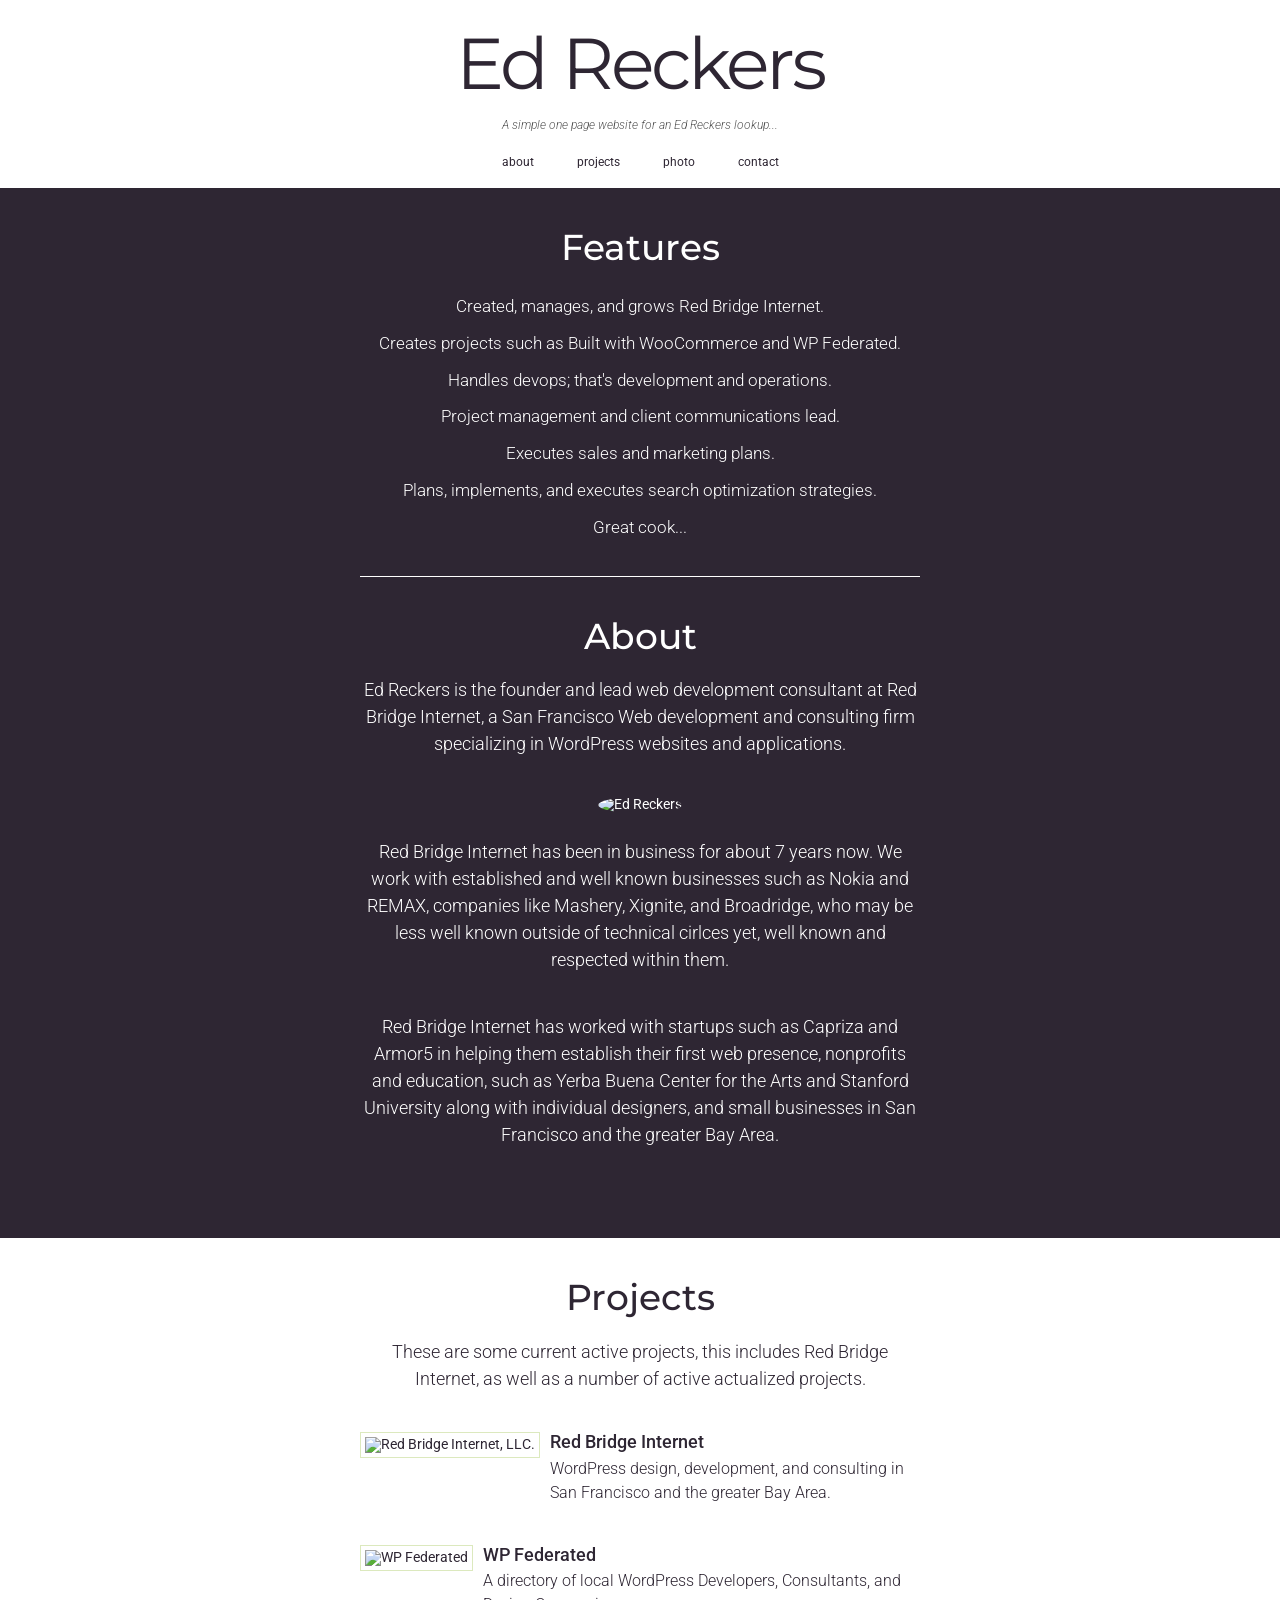
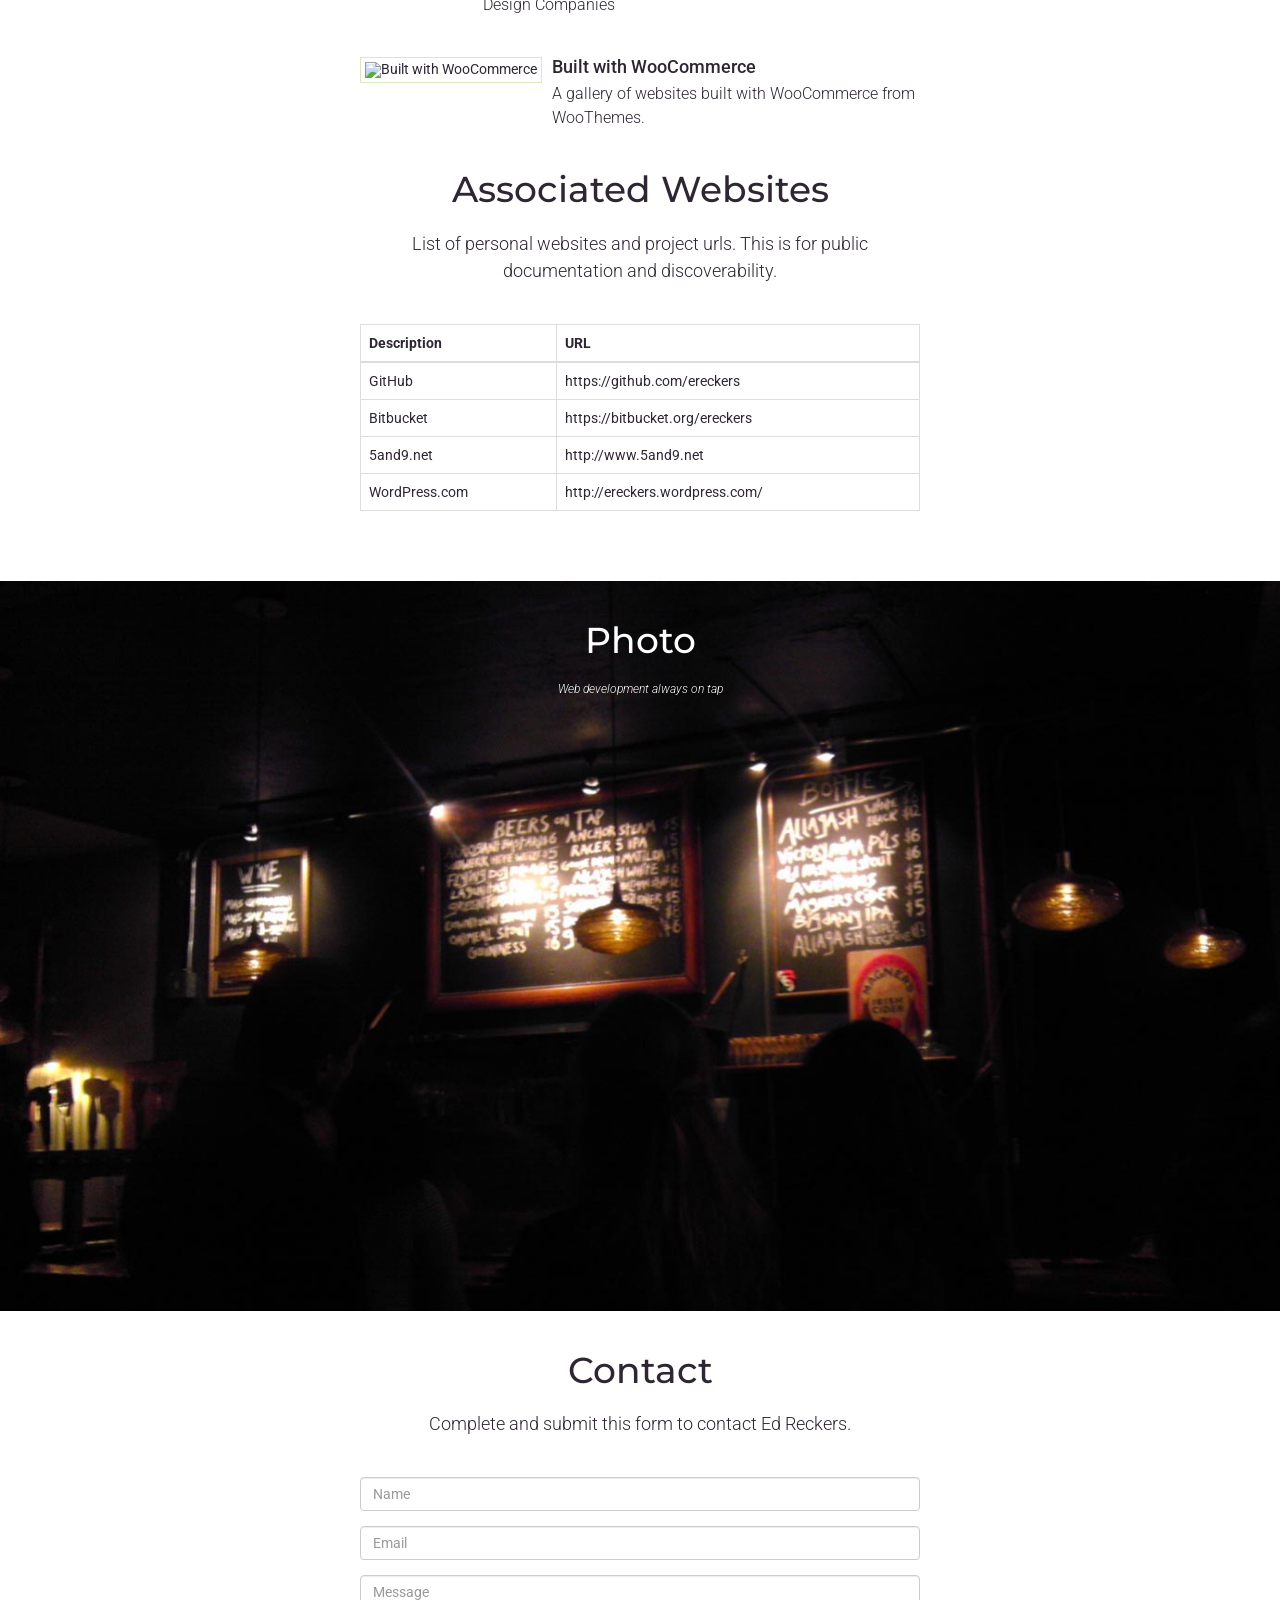
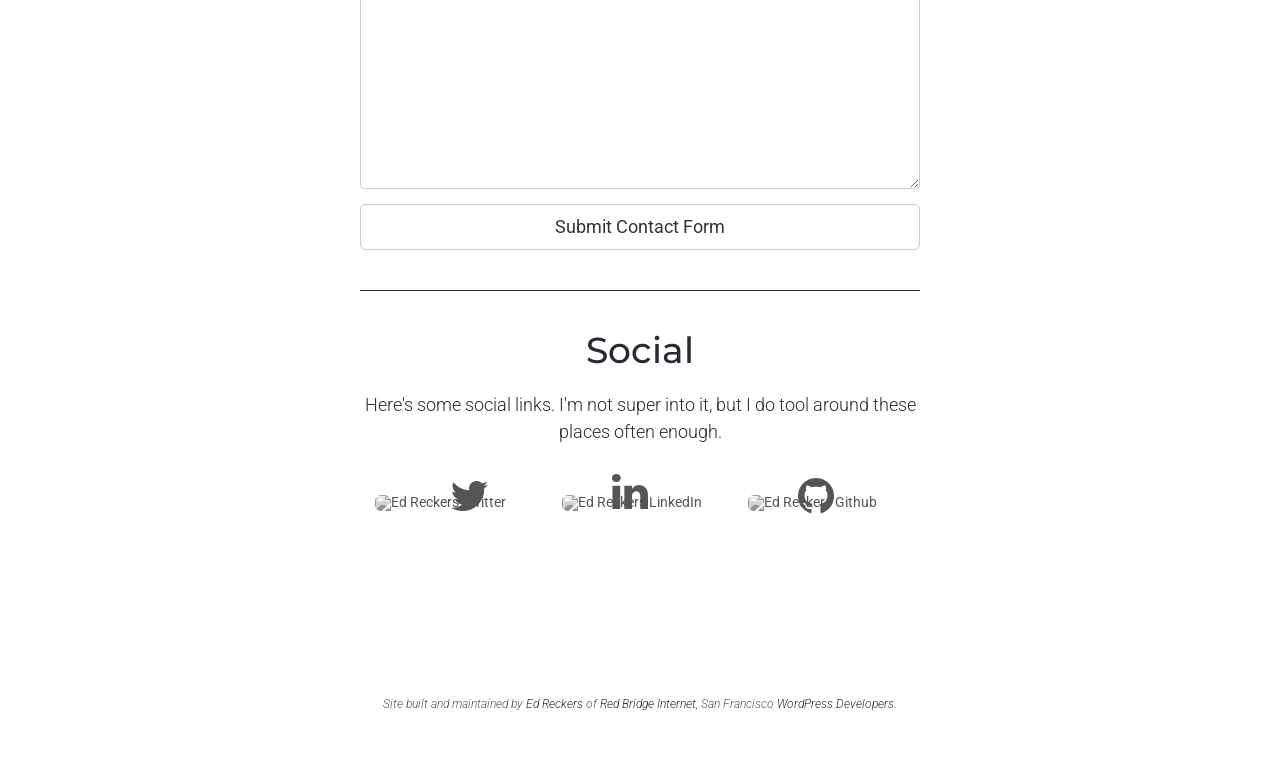
==== index.html @ 028825f4 "Remove extra code spaces" ====
<!DOCTYPE html>
<html lang="en">
<head>
<meta http-equiv="Content-Type" content="text/html; charset=utf-8" />
<meta name="viewport" content="width=device-width, initial-scale=1">
<link rel="shortcut icon" href="favicon.ico" type="image/x-icon">
<link rel="icon" href="favicon.ico" type="image/x-icon">
<title>Ed Reckers</title>
<meta name="description" content="The personal homepage and domain for Ed Reckers, founder of Red Bridge Internet; a working group of San Francisco WordPress Developers and Consultants.">
<!-- updated: May 31, 2014 3:42PM PST -->
<meta name="keywords" content="ed, reckers, ed reckers, eddie, edward, eddie reckers, edward reckers">
<!-- Open Graph -->
<meta property="og:title" content="Ed Reckers" />
<meta property="og:description" content="Ed Reckers is founder of Red Bridge Internet; a working group of San Francisco WordPress Developers and Consultants." />
<meta property="og:type" content="article" />
<meta property="og:url" content="https://ereckers.github.io/" />
<meta property="og:image" content="https://pbs.twimg.com/profile_images/3524118091/d044d9dc1612e42295d15289f94f2d0f_bigger.jpeg" />
<meta property="og:image:type" content="image/jpg" />
<meta property="og:image:width" content="73" />
<meta property="og:image:height" content="73" />
<!-- Twitter Card -->
<meta name="twitter:card" content="summary" />
<meta name="twitter:title" content="Ed Reckers" />
<meta name="twitter:description" content="Ed Reckers is founder of Red Bridge Internet; a working group of San Francisco WordPress Developers and Consultants." />
<meta name="twitter:creator" content="@ereckers" />
<meta name="twitter:image:src" content="https://pbs.twimg.com/profile_images/3524118091/d044d9dc1612e42295d15289f94f2d0f_bigger.jpeg" />
<meta name="twitter:domain" content="https://ereckers.github.io/" />
<!-- Google Fonts -->
<link href='https://fonts.googleapis.com/css?family=Montserrat:400,700' rel='stylesheet' type='text/css'>
<link href='https://fonts.googleapis.com/css?family=Roboto:300,100,500' rel='stylesheet' type='text/css'>
<!-- Latest compiled and minified Bootstrap CSS -->
<link rel="stylesheet" href="https://netdna.bootstrapcdn.com/bootstrap/3.1.1/css/bootstrap.min.css">
<!-- Font Awesome -->
<link href="https://netdna.bootstrapcdn.com/font-awesome/4.0.3/css/font-awesome.css" rel="stylesheet">
<!-- HTML5 shim and Respond.js IE8 support of HTML5 elements and media queries -->
<!--[if lt IE 9]>
<script src="https://oss.maxcdn.com/libs/html5shiv/3.7.0/html5shiv.js"></script>
<script src="https://oss.maxcdn.com/libs/respond.js/1.4.2/respond.min.js"></script>
<![endif]-->
<!-- Primary Stylesheet -->
<link rel="stylesheet" type="text/css" href="css/style.css">
<!-- Giggle Analytics -->
<script>
(function(i,s,o,g,r,a,m){i['GoogleAnalyticsObject']=r;i[r]=i[r]||function(){
(i[r].q=i[r].q||[]).push(arguments)},i[r].l=1*new Date();a=s.createElement(o),
m=s.getElementsByTagName(o)[0];a.async=1;a.src=g;m.parentNode.insertBefore(a,m)
})(window,document,'script','//www.google-analytics.com/analytics.js','ga');
ga('create', 'UA-24939861-1', 'edreckers.com');
ga('send', 'pageview');
</script>
</head>
<body>

<div class="header">
	<div class="header-content">
		<h1 class="title">Ed Reckers</h1>
		<p class="subheading">A simple one page website for an Ed Reckers lookup...</p>
		<ul class="nav">
			<li><a href="#about">about</a></li>
			<li><a href="#projects">projects</a></li>
				<li><a href="#photo">photo</a></li>
				<li><a href="#contact">contact</a></li>
			</ul>
		</div>
	</div>

	<div class="fixed-header">
		<div class="header-content">
			<h1 class="title"><a href="https://www.edreckers.com">Ed Reckers</a></h1>
			<p class="subheading">A simple one page website for an Ed Reckers lookup...</p>
			<ul class="nav">
				<li><a href="#about">about</a></li>
				<li><a href="#projects">projects</a></li>
				<li><a href="#photo">photo</a></li>
				<li><a href="#contact">contact</a></li>
			</ul>
		</div>
	</div>

	<section id="features" class="solid">
		<div class="content text-center">
			<h2>Features</h2>
			<ul class="features">
				<li>Created, manages, and grows <a href="https://www.redbridgenet.com">Red Bridge Internet</a>.</li>
				<li>Creates projects such as Built with WooCommerce and WP Federated.</a>
				<li>Handles devops; that's development and operations.</li>
				<li>Project management and client communications lead.</li>
				<li>Executes sales and marketing plans.</li>
				<li>Plans, implements, and executes search optimization strategies.</li>
				<li>Great cook...</li>
			</ul>
			<div id="about"></div>
			<hr>
			<h2>About</h2>
			<p>Ed Reckers is the founder and lead web development consultant at Red Bridge Internet, a San Francisco Web development and consulting firm specializing in WordPress websites and applications.</p>
			<img class="img-circle about-pic" src="https://pbs.twimg.com/profile_images/943246633663315968/tdgdxP-K_400x400.jpg" title="Ed Reckers" alt="Ed Reckers">
			<p>Red Bridge Internet has been in business for about 7 years now. We work with established and well known businesses such as Nokia and REMAX, companies like Mashery, Xignite, and Broadridge, who may be less well known outside of technical cirlces yet, well known and respected within them.<p>
			<p>Red Bridge Internet has worked with startups such as Capriza and Armor5 in helping them establish their first web presence, nonprofits and education, such as Yerba Buena Center for the Arts and Stanford University along with individual designers, and small businesses in San Francisco and the greater Bay Area.
	</section>

	<section id="projects" class="white">
		<div class="content">
			<h2>Projects</h2>
			<p>These are some current active projects, this includes Red Bridge Internet, as well as a number of active actualized projects.</p>

			<div class="media">
			  <a class="pull-left" href="https://www.redbridgenet.com">
				<img class="media-object" src="https://s.wordpress.com/mshots/v1/http%3A%2F%2Fwww.redbridgenet.com%2F?w=150" alt="Red Bridge Internet, LLC."></a>
			  <div class="media-body">
				<h4 class="media-heading">Red Bridge Internet</h4>
				WordPress design, development, and consulting in San Francisco and the greater Bay Area.
			  </div>
			</div>

			<div class="media">
			  <a class="pull-left" href="http://www.wpfederated.com">
				<img class="media-object" src="https://s.wordpress.com/mshots/v1/http%3A%2F%2Fwpfederated.com%2F?w=150" alt="WP Federated"></a>
			  <div class="media-body">
				<h4 class="media-heading">WP Federated</h4>
				A directory of local WordPress Developers, Consultants, and Design Companies
			  </div>
			</div>

			<div class="media">
			  <a class="pull-left" href="http://www.builtwithwoo.com">
				<img class="media-object" src="https://s.wordpress.com/mshots/v1/http%3A%2F%2Fbuiltwithwoo.com%2F?w=150" alt="Built with WooCommerce"></a>
			  <div class="media-body">
				<h4 class="media-heading">Built with WooCommerce</h4>
				A gallery of websites built with WooCommerce from WooThemes.
			  </div>
			</div>

			<h2>Associated Websites</h2>
			<p>List of personal websites and project urls. This is for public documentation and discoverability.</p>

			<table class="table table-bordered">
			<thead>
				<tr>
					<th>Description</th>
					<th>URL</th>
				</tr>
			</thead>
			<tbody>
				<tr>
					<td>GitHub</td>
					<td><a href="https://github.com/ereckers" title="Ed Reckers GitHub">https://github.com/ereckers</a></td>
				</tr>
				<tr>
					<td>Bitbucket</td>
					<td><a href="https://bitbucket.org/ereckers" title="Ed Reckers Bitbucket">https://bitbucket.org/ereckers</a></td>
				</tr>
				<tr>
					<td>5and9.net</td>
					<td><a href="http://www.5and9.net" title="Ed Reckers Very Old Homepage">http://www.5and9.net</a></td>
				</tr>
				<tr>
					<td>WordPress.com</td>
					<td><a href="http://ereckers.wordpress.com/" title="Ed Reckers on WordPress.com">http://ereckers.wordpress.com/</a></td>
				</tr>
			</tbody>
			</table>

		</div>
	</section>

	<section id="photo" class="solid glass down">
		<div class="content">
			<h2>Photo</h2>
			<p class="subheading">Web development always on tap</p>
		</div>
	</section>

	<section id="contact" class="white">
		<div class="content">
			<h2>Contact</h2>
			<p>Complete and submit this form to contact Ed Reckers.</p>

<div id="contact-form">

	<div class="alert alert-success success-message" role="alert">Thanks for Contacting Me!</div>

	<div id="container" class="ltr">

		<form id="contact_form" class="">
			<div class="form-group">
				<label for="Name">Name<span id="req_1" class="req">*</span></label>
				<div>
					<input id="name" name="name" type="text" class="field text medium form-control" placeholder="Name" value="" tabindex="1">
				</div>
			</div>
			<div class="form-group">
				<label for="Email">Email<span id="req_1" class="req">*</span></label>
				<div>
					<input id="email" name="email" type="email" class="field text medium form-control" placeholder="Email" value="" tabindex="2">
				</div>
			</div>
			<div class="form-group">
				<label for="Message">Message<span id="req_2" class="req">*</span></label>
				<div>
					<textarea id="message" name="message" class="field textarea small form-control" placeholder="Message" rows="10" cols="50" tabindex="3"></textarea>
				</div>
			</div>
			<div class="form-group">
				<div>
					<input id="submit" name="Submit" class="btTxt submit btn btn-default btn-lg btn-block" type="submit" tabindex="4" value="Submit Contact Form" />
				</div>
			</div>
		</form>
	</div><!--container-->

</div>

			<hr>
			<h2>Social</h2>

			<p>Here's some social links. I'm not super into it, but I do tool around these places often enough.</p>

			<div class="row social-row">
				<div class="col-xs-4">
					<div class="social-block">
						<a class="twitter" href="https://www.twitter.com/ereckers" title="Ed Reckers Twitter" target="_blank">
						<i class="fa fa-twitter fa-3x"></i>
						<img class="img-rounded twitter" src="https://pbs.twimg.com/profile_images/943246633663315968/tdgdxP-K_400x400.jpg" title="Ed Reckers Twitter">
						</a>
					</div>
				</div>
				<div class="col-xs-4">
					<div class="social-block">
						<a class="linkedin" href="https://www.linkedin.com/pub/ed-reckers/5/107/97b" title="Ed Reckers LinkedIn" target="_blank">
						<i class="fa fa-linkedin fa-3x"></i>
						<img class="img-rounded linkedin" src="https://pbs.twimg.com/profile_images/943246633663315968/tdgdxP-K_400x400.jpg" title="Ed Reckers LinkedIn">
						</a>
					</div>
				</div>
				<div class="col-xs-4">
					<div class="social-block">
						<a class="github" href="https://github.com/ereckers" title="Ed Reckers GitHub" target="_blank">
						<i class="fa fa-github fa-3x"></i>
						<img class="img-rounded github" src="https://avatars0.githubusercontent.com/u/694292?s=460"title="Ed Reckers Github">
						</a>
					</div>
				</div>
			</div>

			<p>&nbsp;</p>
			<p>&nbsp;</p>

			<p class="subheading">Site built and maintained by <a href="https://www.edreckers.com" title="Ed Reckers">Ed Reckers</a> of <a href="https://www.redbridgenet.com" title="Red Bridge Internet - San Francisco WordPress Experts">Red Bridge Internet</a>, San Francisco <a href="https://www.redbridgenet.com/san-francisco-wordpress-developers/" title="San Francisco WordPress Developers">WordPress Developers</a>.</p>

		</div>
	</section>

	<!-- jQuery (necessary for Bootstrap's JavaScript plugins) -->
	<script src="https://ajax.googleapis.com/ajax/libs/jquery/1.11.0/jquery.min.js"></script>
	<!-- Latest compiled and minified Bootstrap JavaScript -->
	<script src="https://netdna.bootstrapcdn.com/bootstrap/3.1.1/js/bootstrap.min.js"></script>
	<!-- Custom JavaScript -->
	<script type="text/javascript" src="js/scripts.js"></script>

<script>
jQuery(function($)  
{
	// hide success message
	$( ".success-message" ).hide();

    $("#contact_form").submit(function()
    {
        var email = $("#email").val(); // get email field value
        var name = $("#name").val(); // get name field value
        var message = $("#message").val(); // get message field value
        $.ajax(
        {
            type: "POST",
            url: "https://mandrillapp.com/api/1.0/messages/send.json",
            data: {
                'key': 'KIR92sHSFNlYIjMgCHoakw',
                'message': {
                    'from_email': email,
                    'from_name': name,
                    'headers': {
                        'Reply-To': email
                    }, 'subject': 'Contact from edreckers.com Form',
                    'text': message,
                    'to': [
                    {
                        'email': 'ed@redbridgenet.com',
                        'name': 'Ed Reckers',
                        'type': 'to'
                    }]
                }
            }
        })
        .done(function(response) {
            //alert('Your message has been sent. Thank you!'); // show success message
			$( ".success-message" ).show();
            $("#name").val(''); // reset field after successful submission
            $("#email").val(''); // reset field after successful submission
            $("#message").val(''); // reset field after successful submission
        })
        .fail(function(response) {
            alert('Error sending message.');
        });
        return false; // prevent page refresh
    });
});
</script>

</body>
</html>
---- css/style.css ----
/*
 * Name: Ed Reckers
 * Description: Simple single page website for Ed Reckers hosted on GitHub Pages.
 * Author: Ed Reckers
 * Version: 1.0.0
 * Author URI: https://ereckers.github.io
 * Business URI: https://www.redbridgenet.com
 *
 * Copyright (c) 2014 Ed Reckers. All rights reserved.
 * https://www.redbridgenet.com
 * 
 * References:
 * @palette https://www.colourlovers.com/palette/444487/Curiosity_Killed
 * @filters https://code.tutsplus.com/tutorials/say-hello-to-css3-filters--net-23318
 * @markup https://kenwheeler.github.io/slick/
 *
 */

* {
	-moz-box-sizing: border-box;
	box-sizing: border-box;
}

body,html {
	-moz-osx-font-smoothing: grayscale;
	-webkit-font-smoothing: antialiased;
	background: #fff;
	font-family: 'Roboto', sans-serif;
	height: 100%;
	line-height: 1;
	margin: 0;
	padding: 0;
	text-rendering: optimizeLegibility;
	width: 100%;
}
h1 {
	color: #2E2633;
	font-family: 'Montserrat', sans-serif;
	font-size: 72px;
	font-weight: 400; 
	line-height: 1.2;
	margin: 0 auto 10px;
	text-align: center;
}
h1.title {
	letter-spacing: -3px;
}
h2 {
	font-family: 'Montserrat', sans-serif;
	font-size: 36px;
	margin: 20px auto;
	text-align: center;
}
hr {
	background: #fff;
	border: 0;
	height: 1px;
	margin: 40px 0;
}
p,
.media-body {
	font-size: 18px;
	font-weight: 300;
	line-height: 1.5;
	margin-bottom: 40px;
}
p {
	text-align: center;
}
.media-body {
	font-size: 16px;
}

a {
	color: #2E2633;
}
a:hover {
	color: #99173C;
	text-decoration: none;
}
.solid a {
	color: #FFF;
}
.solid a:hover {
	color: #EFFFCD;
}

section {
	width: 100%;
}
.content {
	margin: auto;
	padding: 20px;
	padding-bottom: 50px;
	width: 600px;
}
.content:after,.buttons::after {
	clear: both;
	content: "";
	display: table;
}

.fixed-header {
	background: #FFF;
	box-shadow: 2px 0 5px rgba(0,0,0,0.5);
	display: none;
	padding: 10px;
	position: fixed;
	top: 0;
	width: 100%;
	z-index: 10000;
}
.fixed-header .header-content {
	margin: auto;
	width: 600px;
}
.fixed-header .subheading {
	display: none;
}
.fixed-header h1.title {
	float: left;
	font-size: 24px;
	letter-spacing: -2px;
	margin: 0;
}
.fixed-header h1.title a {
	text-decoration: none;
}
.fixed-header ul.nav {
	float: right;
	margin: 0;
	padding: 5px;
}
.fixed-header ul.nav li {
	margin: 0 0 0 10px;
}

.header {
	padding: 20px 0;
}
#photo {
	min-height: 730px;
	display: block;
	background-image: url(../img/doors-1400-50.jpg);
	background-image: url(../img/drink-menu-1400-50.jpg);
	background-image: url(../img/eucalyptus-1400-50.jpg);
	background-image: url(../img/drink-menu-1400-50.jpg);
	background-position: no-repeat center center;
	background-size: cover;
	overflow: hidden;
}
#photo h2 {
	color: #EFFFCD;
	color: #fff;
}

#photo .subheading {
	color: #fff;
}

.subheading {
	color: #555;
	font-size: 12px;
	font-style: italic;
	font-weight: 300;
	margin: 10px auto;
	margin-bottom: 20px;
	text-align: center;
}

.solid {
	background: #2E2633;
	color: #fff;
}
.solid h3 {
	background: #fff;
	color: #2E2633;
	font-size: 36px;
	line-height: 100px;
	margin: 10px;
	padding: 2%;
	position: relative;
	text-align: center;
}

.white {
	background: #fff;
	color: #2E2633;
}
.white pre,.white hr {
	background: #2E2633;
}

/* Bootstrap Navigation Overrides */
.nav>li>a {
	position: relative;
	display: block;
	padding: 0px;
}
ul.nav li {
	display: inline-block;
	list-style-type: none;
	margin: 0px;
}
ul.nav li a:hover {
	background-color: transparent;
	color: inherit;
	color: #99173C;
}
ul.nav li:hover {
	background-color: transparent;
}
/* Bootstrap Navigation Overrides END */

ul.nav {
	margin-bottom: 0;
	padding-left: 0;
	text-align: center;
}
ul.nav li {
	display: inline-block;
	list-style-type: none;
	margin: 0 20px;
}
ul.nav li a {
	font-size: 12px;
	text-decoration: none;
}

.features {
	display: block;
	list-style-type: none;
	margin-top: 30px;
	font-weight: 300;
	padding: 0;
	text-align: center;
	font-size: 1.2em;
}
.features li {
	margin: 20px 0;
}

/*
 * About
 */
img.about-pic {
	margin-bottom: 25px;
	max-width: 150px;
}

/*
 * Projects
 */
.media {
	margin-bottom: 40px;
}
.media img {
	padding: 4px;
	border: 1px solid #DCE9BE;
}
.media img:hover {
	padding: 0px;
	border: 5px solid #DCE9BE;
}

/*
 * Social Profile Images
 */
.social-row {
	margin: 50px auto;
}
.social-block {
	display: block;
}
.social-block img {
	max-height: 75px;
}
.social-block .fa {
	position: absolute;
	z-index: 8;
}
.social-block .fa-twitter {
	left: 90px;
	top: -20px;
}
a.twitter {
	color: #555;
}
a:hover.twitter {
	color: #2AA9E0;
}
.social-block .fa-linkedin {
	left: 65px;
	top: -24px;
}
a.linkedin {
	color: #555;
}
a:hover.linkedin {
	color: #0274b3;
}
.social-block .fa-google-plus {
	left: 73px;
	top: -20px;
}
a.google-plus {
	color: #555;
}
a:hover.google-plus {
	color: #da2713;
}
.social-block .fa-github {
	left: 65px;
	top: -20px;
}
a.github {
	color: #555;
}
a:hover.github {
	color: #333333;
}

img.img-rounded {
	-webkit-filter: grayscale(100%);
}
img.img-rounded:hover {
	-webkit-filter: grayscale(0%);
}

.footer {
	font-size: .9em;
}

label {
	display: none;
}

@media (max-width: 420px) {
	ul.nav li a {
		display: block;
		font-size: 10px;
	}
}

@media (max-width: 768px) {
	.solid h3 {
		font-size: 24px;
	}
	.content {
		margin: auto;
		padding: 20px 40px;
		width: auto;
	}
	.fixed-header .header-content {
		width: auto;
	}
}
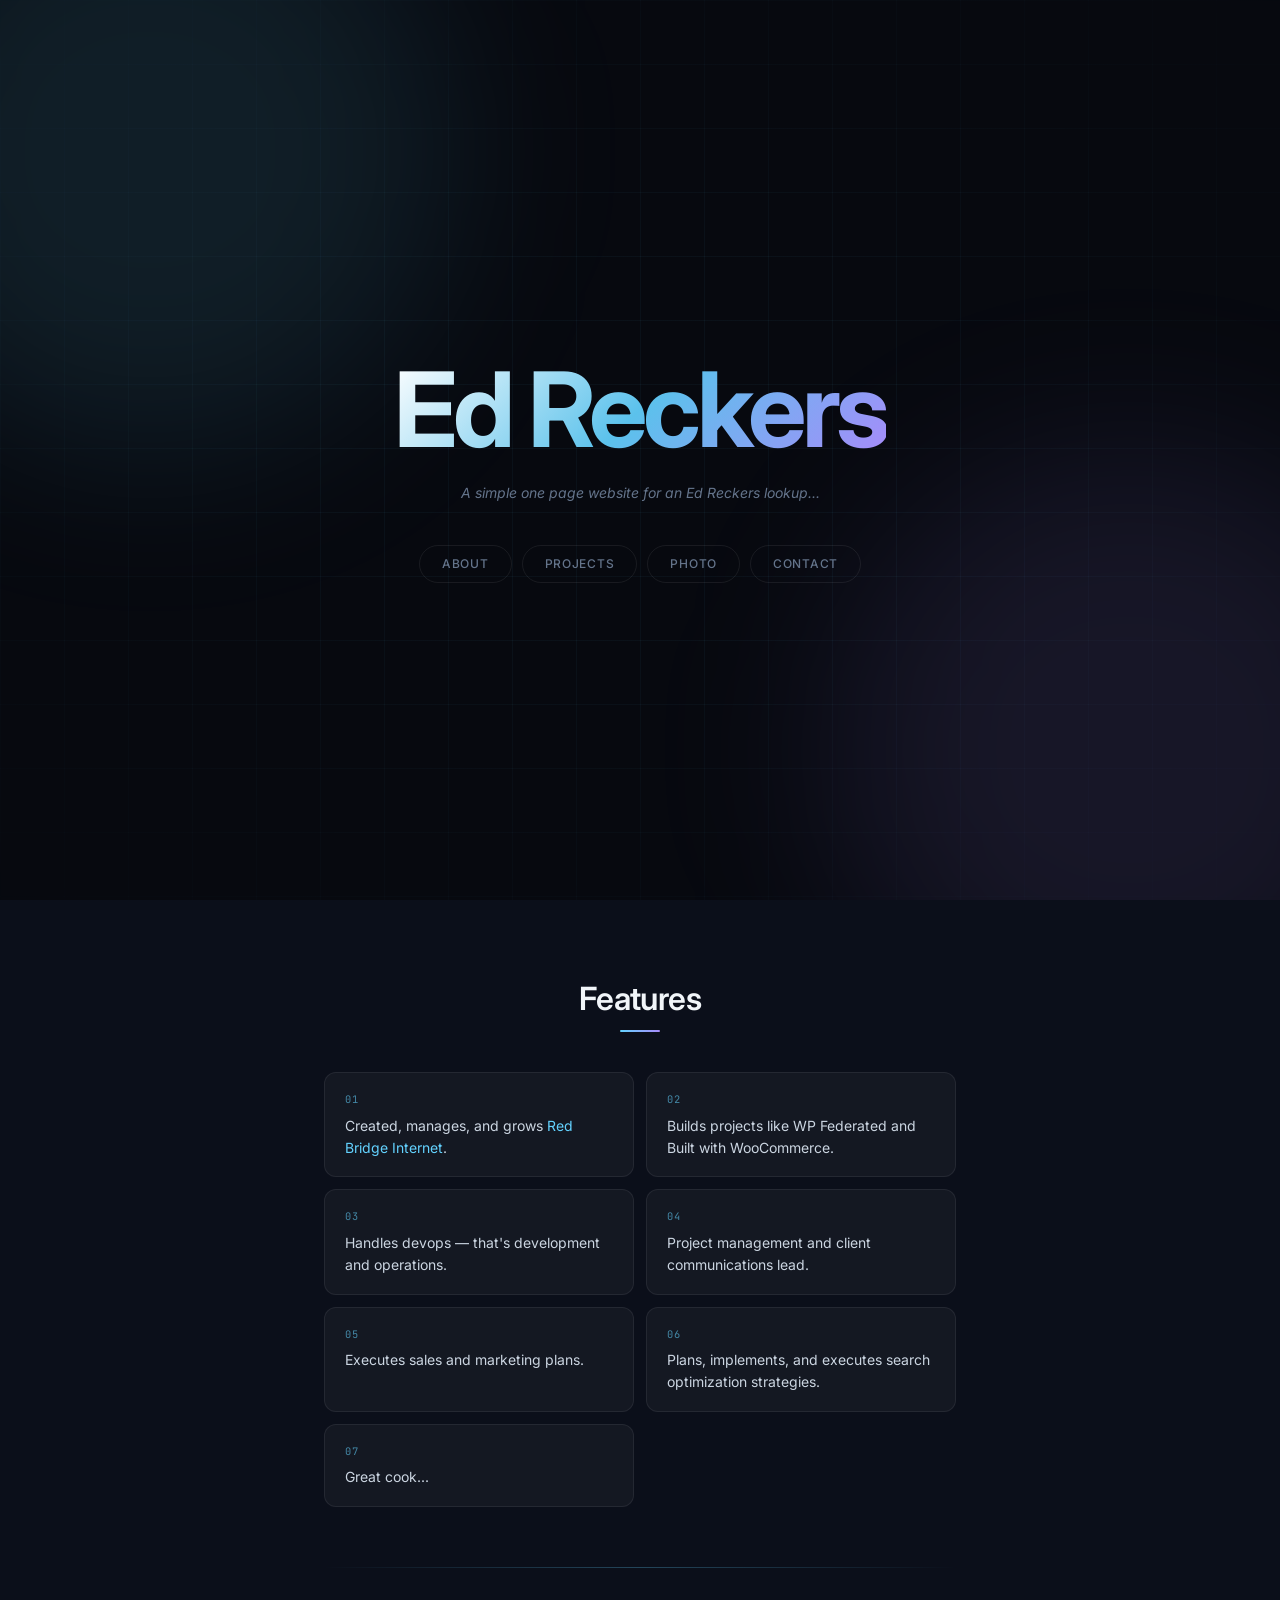
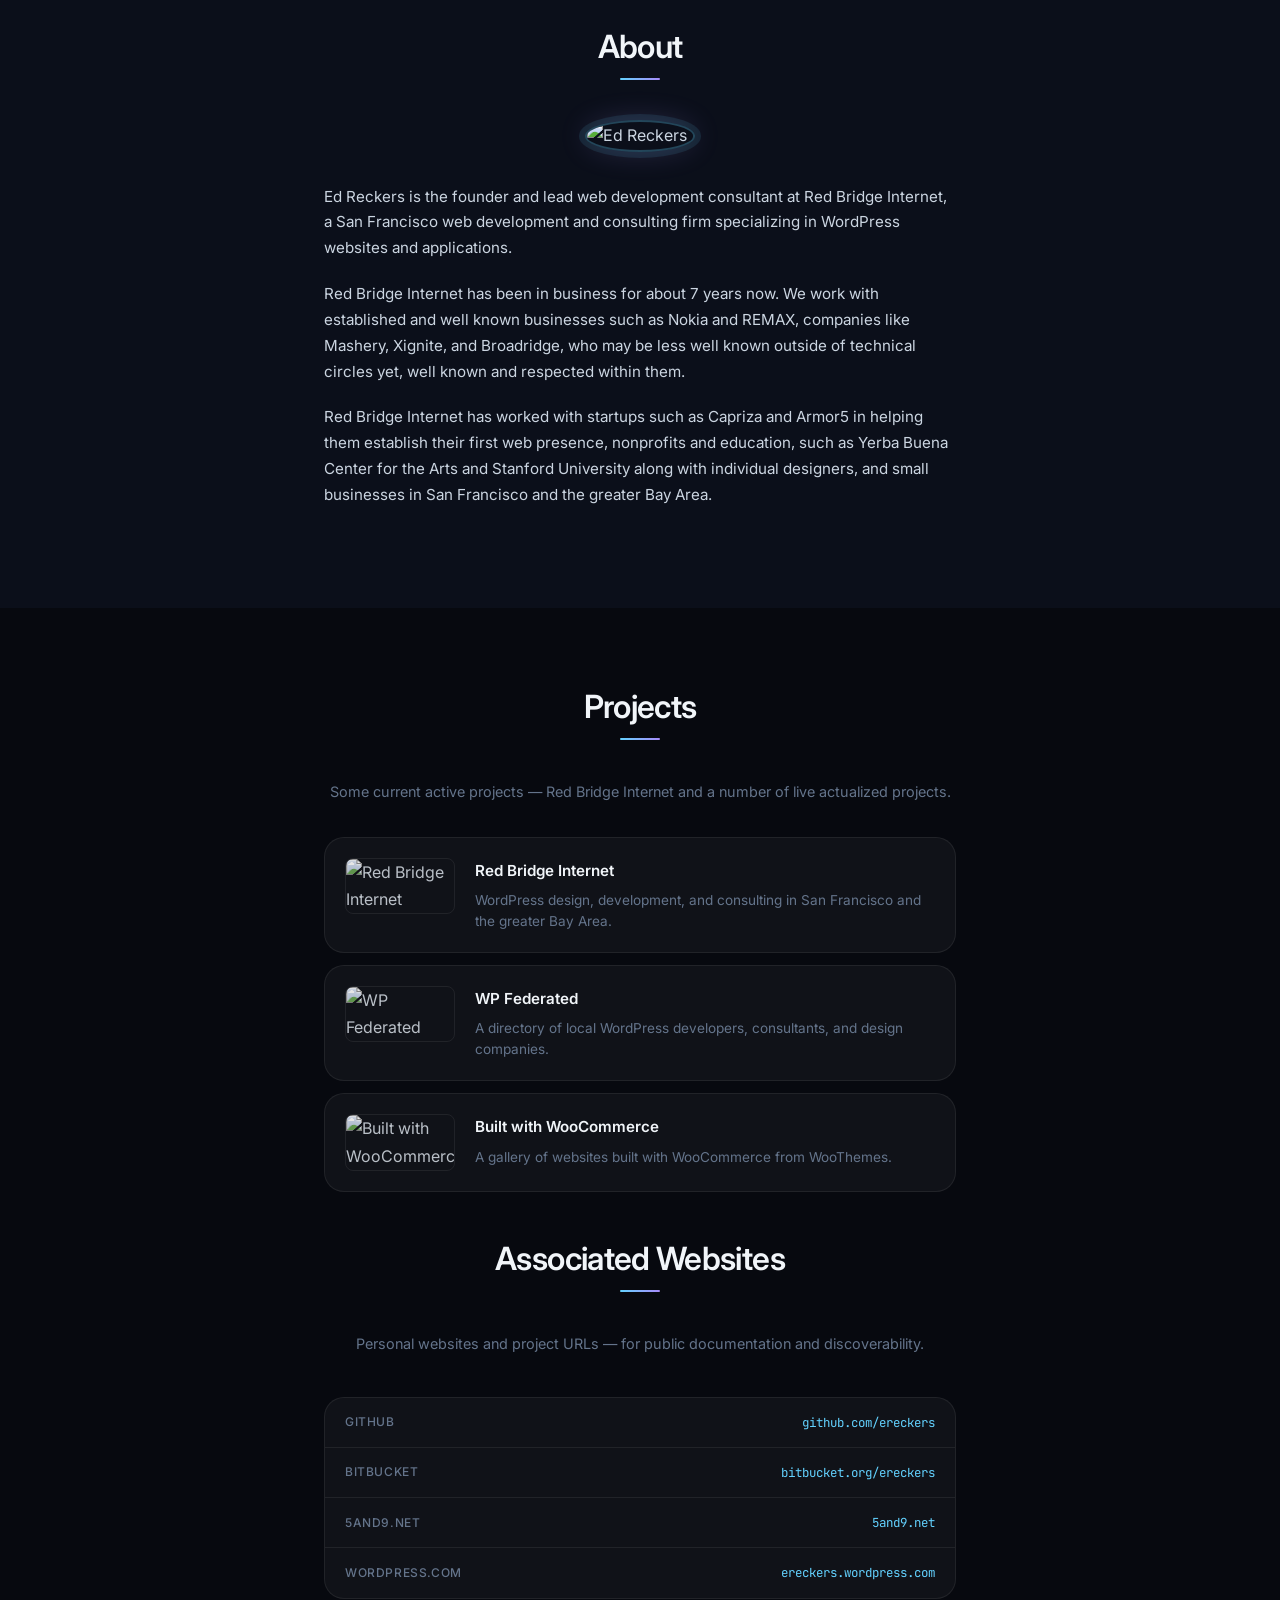
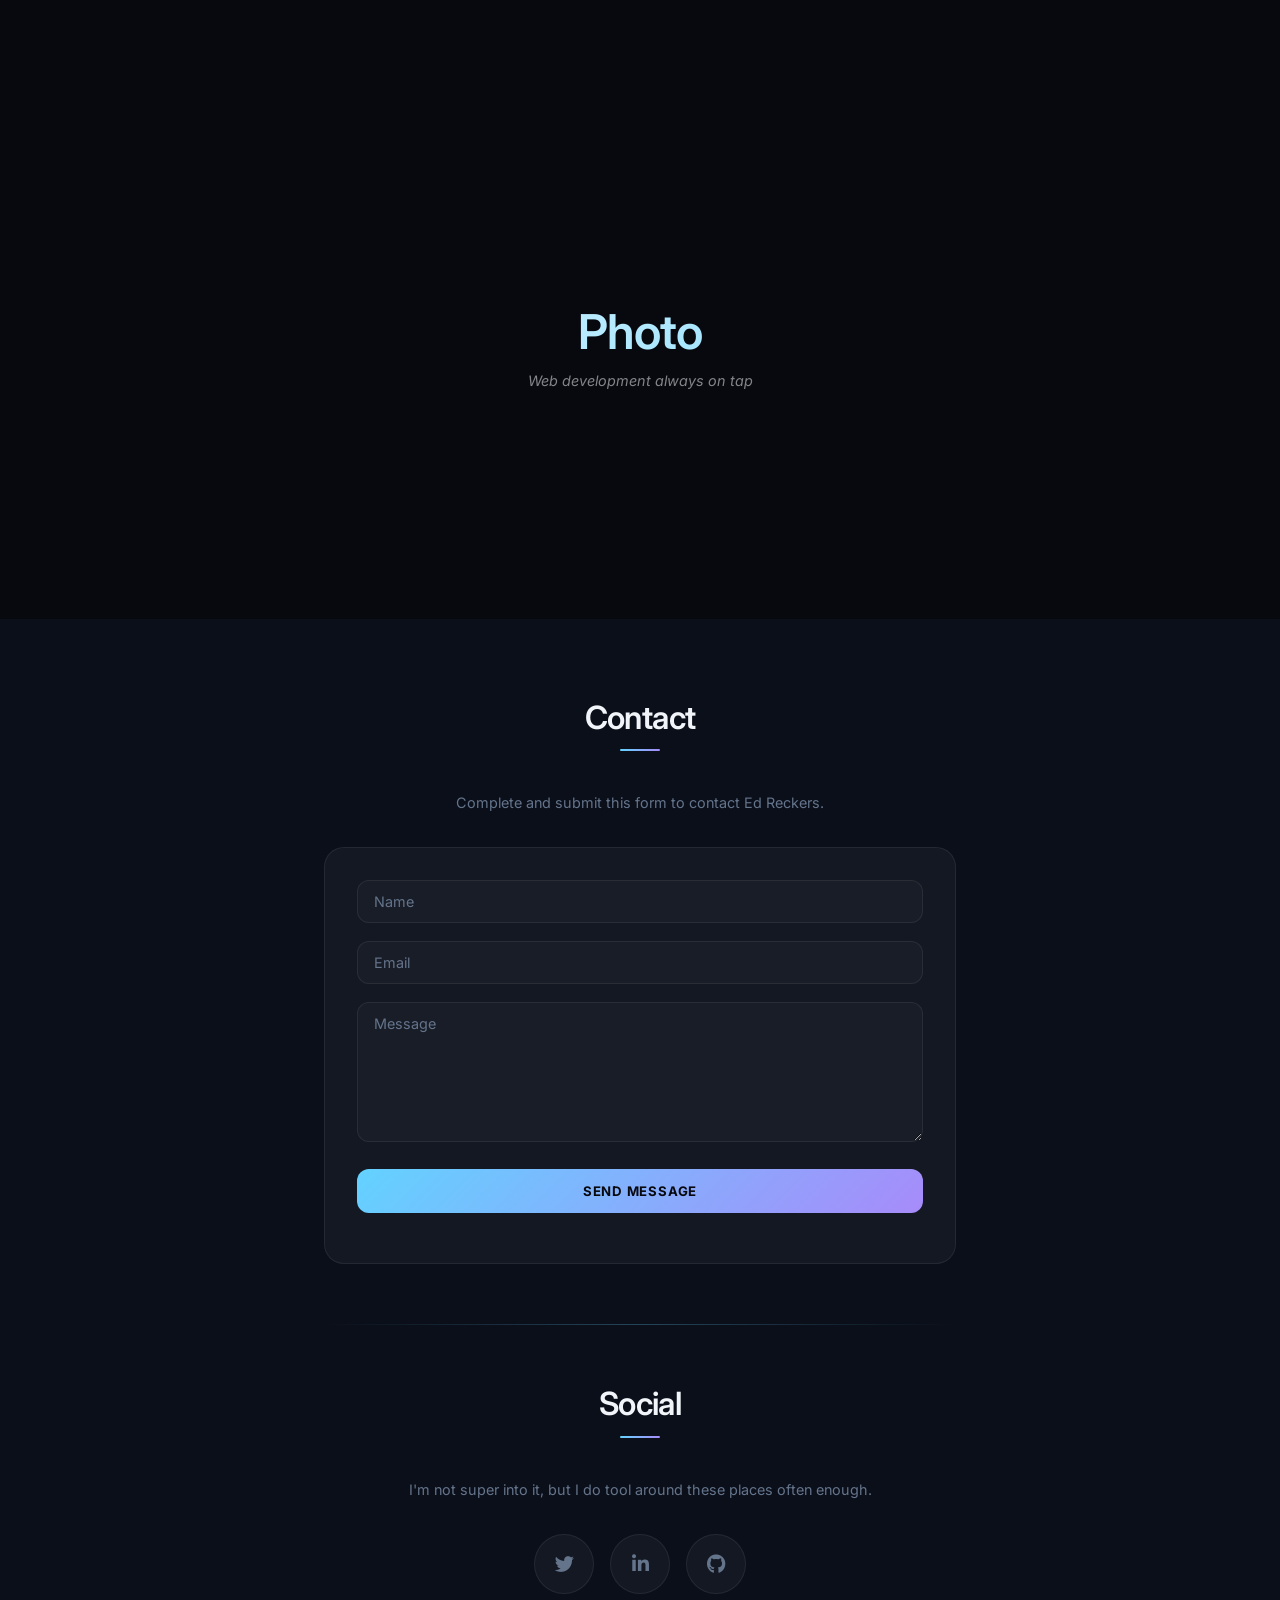
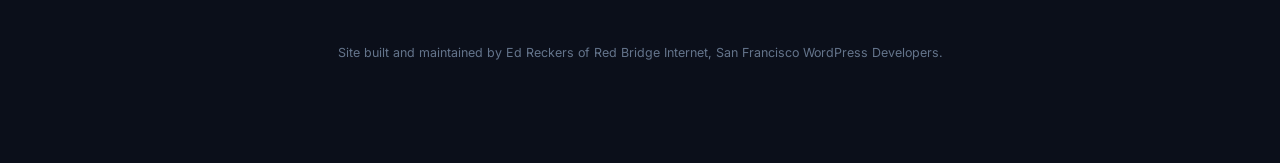
==== commit 2c02ba9f: "Modernize site with dark AI-aesthetic design Complete visual redesign: dark theme throughout, gradie" ====
--- a/index.html
+++ b/index.html
@@ -1,45 +1,34 @@
 <!DOCTYPE html>
 <html lang="en">
 <head>
-<meta http-equiv="Content-Type" content="text/html; charset=utf-8" />
+<meta charset="utf-8">
 <meta name="viewport" content="width=device-width, initial-scale=1">
 <link rel="shortcut icon" href="favicon.ico" type="image/x-icon">
 <link rel="icon" href="favicon.ico" type="image/x-icon">
 <title>Ed Reckers</title>
 <meta name="description" content="The personal homepage and domain for Ed Reckers, founder of Red Bridge Internet; a working group of San Francisco WordPress Developers and Consultants.">
-<!-- updated: May 31, 2014 3:42PM PST -->
-<meta name="keywords" content="ed, reckers, ed reckers, eddie, edward, eddie reckers, edward reckers">
+<meta name="keywords" content="ed reckers, edward reckers, red bridge internet, san francisco wordpress">
 <!-- Open Graph -->
-<meta property="og:title" content="Ed Reckers" />
-<meta property="og:description" content="Ed Reckers is founder of Red Bridge Internet; a working group of San Francisco WordPress Developers and Consultants." />
-<meta property="og:type" content="article" />
-<meta property="og:url" content="https://ereckers.github.io/" />
-<meta property="og:image" content="https://pbs.twimg.com/profile_images/3524118091/d044d9dc1612e42295d15289f94f2d0f_bigger.jpeg" />
-<meta property="og:image:type" content="image/jpg" />
-<meta property="og:image:width" content="73" />
-<meta property="og:image:height" content="73" />
+<meta property="og:title" content="Ed Reckers">
+<meta property="og:description" content="Ed Reckers is founder of Red Bridge Internet; a working group of San Francisco WordPress Developers and Consultants.">
+<meta property="og:type" content="website">
+<meta property="og:url" content="https://ereckers.github.io/">
+<meta property="og:image" content="https://pbs.twimg.com/profile_images/943246633663315968/tdgdxP-K_400x400.jpg">
 <!-- Twitter Card -->
-<meta name="twitter:card" content="summary" />
-<meta name="twitter:title" content="Ed Reckers" />
-<meta name="twitter:description" content="Ed Reckers is founder of Red Bridge Internet; a working group of San Francisco WordPress Developers and Consultants." />
-<meta name="twitter:creator" content="@ereckers" />
-<meta name="twitter:image:src" content="https://pbs.twimg.com/profile_images/3524118091/d044d9dc1612e42295d15289f94f2d0f_bigger.jpeg" />
-<meta name="twitter:domain" content="https://ereckers.github.io/" />
+<meta name="twitter:card" content="summary">
+<meta name="twitter:title" content="Ed Reckers">
+<meta name="twitter:description" content="Ed Reckers is founder of Red Bridge Internet; a working group of San Francisco WordPress Developers and Consultants.">
+<meta name="twitter:creator" content="@ereckers">
+<meta name="twitter:image" content="https://pbs.twimg.com/profile_images/943246633663315968/tdgdxP-K_400x400.jpg">
 <!-- Google Fonts -->
-<link href='https://fonts.googleapis.com/css?family=Montserrat:400,700' rel='stylesheet' type='text/css'>
-<link href='https://fonts.googleapis.com/css?family=Roboto:300,100,500' rel='stylesheet' type='text/css'>
-<!-- Latest compiled and minified Bootstrap CSS -->
-<link rel="stylesheet" href="https://netdna.bootstrapcdn.com/bootstrap/3.1.1/css/bootstrap.min.css">
-<!-- Font Awesome -->
-<link href="https://netdna.bootstrapcdn.com/font-awesome/4.0.3/css/font-awesome.css" rel="stylesheet">
-<!-- HTML5 shim and Respond.js IE8 support of HTML5 elements and media queries -->
-<!--[if lt IE 9]>
-<script src="https://oss.maxcdn.com/libs/html5shiv/3.7.0/html5shiv.js"></script>
-<script src="https://oss.maxcdn.com/libs/respond.js/1.4.2/respond.min.js"></script>
-<![endif]-->
+<link rel="preconnect" href="https://fonts.googleapis.com">
+<link rel="preconnect" href="https://fonts.gstatic.com" crossorigin>
+<link href="https://fonts.googleapis.com/css2?family=Inter:wght@300;400;500;600;700&family=JetBrains+Mono:wght@400;500&display=swap" rel="stylesheet">
+<!-- Font Awesome 6 -->
+<link rel="stylesheet" href="https://cdnjs.cloudflare.com/ajax/libs/font-awesome/6.5.1/css/all.min.css">
 <!-- Primary Stylesheet -->
-<link rel="stylesheet" type="text/css" href="css/style.css">
-<!-- Giggle Analytics -->
+<link rel="stylesheet" href="css/style.css">
+<!-- Google Analytics -->
 <script>
 (function(i,s,o,g,r,a,m){i['GoogleAnalyticsObject']=r;i[r]=i[r]||function(){
 (i[r].q=i[r].q||[]).push(arguments)},i[r].l=1*new Date();a=s.createElement(o),
@@ -51,257 +40,238 @@
 </head>
 <body>
 
-<div class="header">
-	<div class="header-content">
-		<h1 class="title">Ed Reckers</h1>
-		<p class="subheading">A simple one page website for an Ed Reckers lookup...</p>
-		<ul class="nav">
-			<li><a href="#about">about</a></li>
-			<li><a href="#projects">projects</a></li>
-				<li><a href="#photo">photo</a></li>
-				<li><a href="#contact">contact</a></li>
-			</ul>
-		</div>
-	</div>
-
-	<div class="fixed-header">
-		<div class="header-content">
-			<h1 class="title"><a href="https://www.edreckers.com">Ed Reckers</a></h1>
-			<p class="subheading">A simple one page website for an Ed Reckers lookup...</p>
-			<ul class="nav">
-				<li><a href="#about">about</a></li>
-				<li><a href="#projects">projects</a></li>
-				<li><a href="#photo">photo</a></li>
-				<li><a href="#contact">contact</a></li>
-			</ul>
-		</div>
-	</div>
-
-	<section id="features" class="solid">
-		<div class="content text-center">
-			<h2>Features</h2>
-			<ul class="features">
-				<li>Created, manages, and grows <a href="https://www.redbridgenet.com">Red Bridge Internet</a>.</li>
-				<li>Creates projects such as Built with WooCommerce and WP Federated.</a>
-				<li>Handles devops; that's development and operations.</li>
-				<li>Project management and client communications lead.</li>
-				<li>Executes sales and marketing plans.</li>
-				<li>Plans, implements, and executes search optimization strategies.</li>
-				<li>Great cook...</li>
-			</ul>
-			<div id="about"></div>
-			<hr>
-			<h2>About</h2>
-			<p>Ed Reckers is the founder and lead web development consultant at Red Bridge Internet, a San Francisco Web development and consulting firm specializing in WordPress websites and applications.</p>
-			<img class="img-circle about-pic" src="https://pbs.twimg.com/profile_images/943246633663315968/tdgdxP-K_400x400.jpg" title="Ed Reckers" alt="Ed Reckers">
-			<p>Red Bridge Internet has been in business for about 7 years now. We work with established and well known businesses such as Nokia and REMAX, companies like Mashery, Xignite, and Broadridge, who may be less well known outside of technical cirlces yet, well known and respected within them.<p>
-			<p>Red Bridge Internet has worked with startups such as Capriza and Armor5 in helping them establish their first web presence, nonprofits and education, such as Yerba Buena Center for the Arts and Stanford University along with individual designers, and small businesses in San Francisco and the greater Bay Area.
-	</section>
-
-	<section id="projects" class="white">
-		<div class="content">
-			<h2>Projects</h2>
-			<p>These are some current active projects, this includes Red Bridge Internet, as well as a number of active actualized projects.</p>
-
-			<div class="media">
-			  <a class="pull-left" href="https://www.redbridgenet.com">
-				<img class="media-object" src="https://s.wordpress.com/mshots/v1/http%3A%2F%2Fwww.redbridgenet.com%2F?w=150" alt="Red Bridge Internet, LLC."></a>
-			  <div class="media-body">
-				<h4 class="media-heading">Red Bridge Internet</h4>
-				WordPress design, development, and consulting in San Francisco and the greater Bay Area.
-			  </div>
-			</div>
-
-			<div class="media">
-			  <a class="pull-left" href="http://www.wpfederated.com">
-				<img class="media-object" src="https://s.wordpress.com/mshots/v1/http%3A%2F%2Fwpfederated.com%2F?w=150" alt="WP Federated"></a>
-			  <div class="media-body">
-				<h4 class="media-heading">WP Federated</h4>
-				A directory of local WordPress Developers, Consultants, and Design Companies
-			  </div>
-			</div>
-
-			<div class="media">
-			  <a class="pull-left" href="http://www.builtwithwoo.com">
-				<img class="media-object" src="https://s.wordpress.com/mshots/v1/http%3A%2F%2Fbuiltwithwoo.com%2F?w=150" alt="Built with WooCommerce"></a>
-			  <div class="media-body">
-				<h4 class="media-heading">Built with WooCommerce</h4>
-				A gallery of websites built with WooCommerce from WooThemes.
-			  </div>
-			</div>
-
-			<h2>Associated Websites</h2>
-			<p>List of personal websites and project urls. This is for public documentation and discoverability.</p>
-
-			<table class="table table-bordered">
-			<thead>
-				<tr>
-					<th>Description</th>
-					<th>URL</th>
-				</tr>
-			</thead>
-			<tbody>
-				<tr>
-					<td>GitHub</td>
-					<td><a href="https://github.com/ereckers" title="Ed Reckers GitHub">https://github.com/ereckers</a></td>
-				</tr>
-				<tr>
-					<td>Bitbucket</td>
-					<td><a href="https://bitbucket.org/ereckers" title="Ed Reckers Bitbucket">https://bitbucket.org/ereckers</a></td>
-				</tr>
-				<tr>
-					<td>5and9.net</td>
-					<td><a href="http://www.5and9.net" title="Ed Reckers Very Old Homepage">http://www.5and9.net</a></td>
-				</tr>
-				<tr>
-					<td>WordPress.com</td>
-					<td><a href="http://ereckers.wordpress.com/" title="Ed Reckers on WordPress.com">http://ereckers.wordpress.com/</a></td>
-				</tr>
-			</tbody>
-			</table>
-
-		</div>
-	</section>
-
-	<section id="photo" class="solid glass down">
-		<div class="content">
-			<h2>Photo</h2>
-			<p class="subheading">Web development always on tap</p>
-		</div>
-	</section>
-
-	<section id="contact" class="white">
-		<div class="content">
-			<h2>Contact</h2>
-			<p>Complete and submit this form to contact Ed Reckers.</p>
-
-<div id="contact-form">
-
-	<div class="alert alert-success success-message" role="alert">Thanks for Contacting Me!</div>
-
-	<div id="container" class="ltr">
-
-		<form id="contact_form" class="">
-			<div class="form-group">
-				<label for="Name">Name<span id="req_1" class="req">*</span></label>
-				<div>
-					<input id="name" name="name" type="text" class="field text medium form-control" placeholder="Name" value="" tabindex="1">
-				</div>
-			</div>
-			<div class="form-group">
-				<label for="Email">Email<span id="req_1" class="req">*</span></label>
-				<div>
-					<input id="email" name="email" type="email" class="field text medium form-control" placeholder="Email" value="" tabindex="2">
-				</div>
-			</div>
-			<div class="form-group">
-				<label for="Message">Message<span id="req_2" class="req">*</span></label>
-				<div>
-					<textarea id="message" name="message" class="field textarea small form-control" placeholder="Message" rows="10" cols="50" tabindex="3"></textarea>
-				</div>
-			</div>
-			<div class="form-group">
-				<div>
-					<input id="submit" name="Submit" class="btTxt submit btn btn-default btn-lg btn-block" type="submit" tabindex="4" value="Submit Contact Form" />
-				</div>
-			</div>
-		</form>
-	</div><!--container-->
-
-</div>
-
-			<hr>
-			<h2>Social</h2>
-
-			<p>Here's some social links. I'm not super into it, but I do tool around these places often enough.</p>
-
-			<div class="row social-row">
-				<div class="col-xs-4">
-					<div class="social-block">
-						<a class="twitter" href="https://www.twitter.com/ereckers" title="Ed Reckers Twitter" target="_blank">
-						<i class="fa fa-twitter fa-3x"></i>
-						<img class="img-rounded twitter" src="https://pbs.twimg.com/profile_images/943246633663315968/tdgdxP-K_400x400.jpg" title="Ed Reckers Twitter">
-						</a>
-					</div>
-				</div>
-				<div class="col-xs-4">
-					<div class="social-block">
-						<a class="linkedin" href="https://www.linkedin.com/pub/ed-reckers/5/107/97b" title="Ed Reckers LinkedIn" target="_blank">
-						<i class="fa fa-linkedin fa-3x"></i>
-						<img class="img-rounded linkedin" src="https://pbs.twimg.com/profile_images/943246633663315968/tdgdxP-K_400x400.jpg" title="Ed Reckers LinkedIn">
-						</a>
-					</div>
-				</div>
-				<div class="col-xs-4">
-					<div class="social-block">
-						<a class="github" href="https://github.com/ereckers" title="Ed Reckers GitHub" target="_blank">
-						<i class="fa fa-github fa-3x"></i>
-						<img class="img-rounded github" src="https://avatars0.githubusercontent.com/u/694292?s=460"title="Ed Reckers Github">
-						</a>
-					</div>
-				</div>
-			</div>
-
-			<p>&nbsp;</p>
-			<p>&nbsp;</p>
-
-			<p class="subheading">Site built and maintained by <a href="https://www.edreckers.com" title="Ed Reckers">Ed Reckers</a> of <a href="https://www.redbridgenet.com" title="Red Bridge Internet - San Francisco WordPress Experts">Red Bridge Internet</a>, San Francisco <a href="https://www.redbridgenet.com/san-francisco-wordpress-developers/" title="San Francisco WordPress Developers">WordPress Developers</a>.</p>
-
-		</div>
-	</section>
-
-	<!-- jQuery (necessary for Bootstrap's JavaScript plugins) -->
-	<script src="https://ajax.googleapis.com/ajax/libs/jquery/1.11.0/jquery.min.js"></script>
-	<!-- Latest compiled and minified Bootstrap JavaScript -->
-	<script src="https://netdna.bootstrapcdn.com/bootstrap/3.1.1/js/bootstrap.min.js"></script>
-	<!-- Custom JavaScript -->
-	<script type="text/javascript" src="js/scripts.js"></script>
-
+<!-- Fixed Nav -->
+<nav class="nav-fixed" id="nav-fixed">
+  <div class="nav-inner">
+    <a class="nav-logo" href="https://www.edreckers.com">Ed Reckers</a>
+    <ul class="nav-links">
+      <li><a href="#about">about</a></li>
+      <li><a href="#projects">projects</a></li>
+      <li><a href="#photo">photo</a></li>
+      <li><a href="#contact">contact</a></li>
+    </ul>
+  </div>
+</nav>
+
+<!-- Hero -->
+<header class="hero" id="hero">
+  <div class="hero-grid"></div>
+  <div class="hero-glow hero-glow-1"></div>
+  <div class="hero-glow hero-glow-2"></div>
+  <div class="hero-content">
+    <h1 class="hero-title">Ed Reckers</h1>
+    <p class="hero-subtitle">A simple one page website for an Ed Reckers lookup...</p>
+    <nav class="hero-nav">
+      <a href="#about">about</a>
+      <a href="#projects">projects</a>
+      <a href="#photo">photo</a>
+      <a href="#contact">contact</a>
+    </nav>
+  </div>
+</header>
+
+<!-- Features & About -->
+<section id="about">
+  <div class="container">
+
+    <h2 class="section-title">Features</h2>
+    <div class="features-grid">
+      <div class="feature-item">
+        <div class="feature-num">01</div>
+        <p class="feature-text">Created, manages, and grows <a href="https://www.redbridgenet.com">Red Bridge Internet</a>.</p>
+      </div>
+      <div class="feature-item">
+        <div class="feature-num">02</div>
+        <p class="feature-text">Builds projects like WP Federated and Built with WooCommerce.</p>
+      </div>
+      <div class="feature-item">
+        <div class="feature-num">03</div>
+        <p class="feature-text">Handles devops — that's development and operations.</p>
+      </div>
+      <div class="feature-item">
+        <div class="feature-num">04</div>
+        <p class="feature-text">Project management and client communications lead.</p>
+      </div>
+      <div class="feature-item">
+        <div class="feature-num">05</div>
+        <p class="feature-text">Executes sales and marketing plans.</p>
+      </div>
+      <div class="feature-item">
+        <div class="feature-num">06</div>
+        <p class="feature-text">Plans, implements, and executes search optimization strategies.</p>
+      </div>
+      <div class="feature-item">
+        <div class="feature-num">07</div>
+        <p class="feature-text">Great cook...</p>
+      </div>
+    </div>
+
+    <div class="divider"></div>
+
+    <h2 class="section-title">About</h2>
+    <img class="about-pic" src="https://pbs.twimg.com/profile_images/943246633663315968/tdgdxP-K_400x400.jpg" title="Ed Reckers" alt="Ed Reckers">
+    <div class="about-text">
+      <p>Ed Reckers is the founder and lead web development consultant at Red Bridge Internet, a San Francisco web development and consulting firm specializing in WordPress websites and applications.</p>
+      <p>Red Bridge Internet has been in business for about 7 years now. We work with established and well known businesses such as Nokia and REMAX, companies like Mashery, Xignite, and Broadridge, who may be less well known outside of technical circles yet, well known and respected within them.</p>
+      <p>Red Bridge Internet has worked with startups such as Capriza and Armor5 in helping them establish their first web presence, nonprofits and education, such as Yerba Buena Center for the Arts and Stanford University along with individual designers, and small businesses in San Francisco and the greater Bay Area.</p>
+    </div>
+
+  </div>
+</section>
+
+<!-- Projects -->
+<section id="projects">
+  <div class="container">
+
+    <h2 class="section-title">Projects</h2>
+    <p style="text-align:center;color:var(--text-dim);font-size:0.9rem;margin-bottom:2rem;">Some current active projects — Red Bridge Internet and a number of live actualized projects.</p>
+
+    <div class="project-card">
+      <div class="project-screenshot">
+        <img src="https://s.wordpress.com/mshots/v1/http%3A%2F%2Fwww.redbridgenet.com%2F?w=150" alt="Red Bridge Internet">
+      </div>
+      <div class="project-info">
+        <div class="project-title"><a href="https://www.redbridgenet.com">Red Bridge Internet</a></div>
+        <p class="project-desc">WordPress design, development, and consulting in San Francisco and the greater Bay Area.</p>
+      </div>
+    </div>
+
+    <div class="project-card">
+      <div class="project-screenshot">
+        <img src="https://s.wordpress.com/mshots/v1/http%3A%2F%2Fwpfederated.com%2F?w=150" alt="WP Federated">
+      </div>
+      <div class="project-info">
+        <div class="project-title"><a href="http://www.wpfederated.com">WP Federated</a></div>
+        <p class="project-desc">A directory of local WordPress developers, consultants, and design companies.</p>
+      </div>
+    </div>
+
+    <div class="project-card">
+      <div class="project-screenshot">
+        <img src="https://s.wordpress.com/mshots/v1/http%3A%2F%2Fbuiltwithwoo.com%2F?w=150" alt="Built with WooCommerce">
+      </div>
+      <div class="project-info">
+        <div class="project-title"><a href="http://www.builtwithwoo.com">Built with WooCommerce</a></div>
+        <p class="project-desc">A gallery of websites built with WooCommerce from WooThemes.</p>
+      </div>
+    </div>
+
+    <h2 class="section-title" style="margin-top:3rem;">Associated Websites</h2>
+    <p style="text-align:center;color:var(--text-dim);font-size:0.9rem;margin-bottom:2rem;">Personal websites and project URLs — for public documentation and discoverability.</p>
+
+    <div class="links-list">
+      <div class="link-item">
+        <span class="link-label">GitHub</span>
+        <a class="link-url" href="https://github.com/ereckers" title="Ed Reckers GitHub">github.com/ereckers</a>
+      </div>
+      <div class="link-item">
+        <span class="link-label">Bitbucket</span>
+        <a class="link-url" href="https://bitbucket.org/ereckers" title="Ed Reckers Bitbucket">bitbucket.org/ereckers</a>
+      </div>
+      <div class="link-item">
+        <span class="link-label">5and9.net</span>
+        <a class="link-url" href="http://www.5and9.net" title="Ed Reckers Very Old Homepage">5and9.net</a>
+      </div>
+      <div class="link-item">
+        <span class="link-label">WordPress.com</span>
+        <a class="link-url" href="http://ereckers.wordpress.com/" title="Ed Reckers on WordPress.com">ereckers.wordpress.com</a>
+      </div>
+    </div>
+
+  </div>
+</section>
+
+<!-- Photo -->
+<section id="photo">
+  <div class="photo-overlay"></div>
+  <div class="photo-content">
+    <h2>Photo</h2>
+    <p>Web development always on tap</p>
+  </div>
+</section>
+
+<!-- Contact -->
+<section id="contact">
+  <div class="container">
+
+    <h2 class="section-title">Contact</h2>
+    <p style="text-align:center;color:var(--text-dim);font-size:0.9rem;margin-bottom:2rem;">Complete and submit this form to contact Ed Reckers.</p>
+
+    <div class="form-card">
+      <div class="success-message" id="success-message">Thanks for reaching out!</div>
+      <form id="contact_form">
+        <div class="form-group">
+          <input id="name" name="name" type="text" class="form-control" placeholder="Name" tabindex="1">
+        </div>
+        <div class="form-group">
+          <input id="email" name="email" type="email" class="form-control" placeholder="Email" tabindex="2">
+        </div>
+        <div class="form-group">
+          <textarea id="message" name="message" class="form-control" placeholder="Message" tabindex="3"></textarea>
+        </div>
+        <div class="form-group">
+          <button type="submit" class="btn-submit" tabindex="4">Send Message</button>
+        </div>
+      </form>
+    </div>
+
+    <div class="divider"></div>
+
+    <h2 class="section-title">Social</h2>
+    <p style="text-align:center;color:var(--text-dim);font-size:0.9rem;">I'm not super into it, but I do tool around these places often enough.</p>
+
+    <div class="social-grid">
+      <a class="social-btn twitter" href="https://www.twitter.com/ereckers" title="Ed Reckers Twitter" target="_blank">
+        <i class="fa-brands fa-twitter"></i>
+      </a>
+      <a class="social-btn linkedin" href="https://www.linkedin.com/pub/ed-reckers/5/107/97b" title="Ed Reckers LinkedIn" target="_blank">
+        <i class="fa-brands fa-linkedin-in"></i>
+      </a>
+      <a class="social-btn github-link" href="https://github.com/ereckers" title="Ed Reckers GitHub" target="_blank">
+        <i class="fa-brands fa-github"></i>
+      </a>
+    </div>
+
+    <p class="footer-text">Site built and maintained by <a href="https://www.edreckers.com" title="Ed Reckers">Ed Reckers</a> of <a href="https://www.redbridgenet.com" title="Red Bridge Internet">Red Bridge Internet</a>, San Francisco <a href="https://www.redbridgenet.com/san-francisco-wordpress-developers/" title="San Francisco WordPress Developers">WordPress Developers</a>.</p>
+
+  </div>
+</section>
+
+<!-- Scripts -->
+<script src="https://code.jquery.com/jquery-3.7.1.min.js"></script>
+<script src="js/scripts.js"></script>
 <script>
-jQuery(function($)  
-{
-	// hide success message
-	$( ".success-message" ).hide();
-
-    $("#contact_form").submit(function()
-    {
-        var email = $("#email").val(); // get email field value
-        var name = $("#name").val(); // get name field value
-        var message = $("#message").val(); // get message field value
-        $.ajax(
-        {
-            type: "POST",
-            url: "https://mandrillapp.com/api/1.0/messages/send.json",
-            data: {
-                'key': 'KIR92sHSFNlYIjMgCHoakw',
-                'message': {
-                    'from_email': email,
-                    'from_name': name,
-                    'headers': {
-                        'Reply-To': email
-                    }, 'subject': 'Contact from edreckers.com Form',
-                    'text': message,
-                    'to': [
-                    {
-                        'email': 'ed@redbridgenet.com',
-                        'name': 'Ed Reckers',
-                        'type': 'to'
-                    }]
-                }
-            }
-        })
-        .done(function(response) {
-            //alert('Your message has been sent. Thank you!'); // show success message
-			$( ".success-message" ).show();
-            $("#name").val(''); // reset field after successful submission
-            $("#email").val(''); // reset field after successful submission
-            $("#message").val(''); // reset field after successful submission
-        })
-        .fail(function(response) {
-            alert('Error sending message.');
-        });
-        return false; // prevent page refresh
+jQuery(function($) {
+  $('#success-message').hide();
+
+  $('#contact_form').submit(function() {
+    var email   = $('#email').val();
+    var name    = $('#name').val();
+    var message = $('#message').val();
+    $.ajax({
+      type: 'POST',
+      url: 'https://mandrillapp.com/api/1.0/messages/send.json',
+      data: {
+        'key': 'KIR92sHSFNlYIjMgCHoakw',
+        'message': {
+          'from_email': email,
+          'from_name':  name,
+          'headers':    { 'Reply-To': email },
+          'subject':    'Contact from edreckers.com Form',
+          'text':       message,
+          'to': [{ 'email': 'ed@redbridgenet.com', 'name': 'Ed Reckers', 'type': 'to' }]
+        }
+      }
+    })
+    .done(function() {
+      $('#success-message').show();
+      $('#name, #email, #message').val('');
+    })
+    .fail(function() {
+      alert('Error sending message.');
     });
+    return false;
+  });
 });
 </script>
 
--- a/css/style.css
+++ b/css/style.css
@@ -1,357 +1,695 @@
 /*
  * Name: Ed Reckers
- * Description: Simple single page website for Ed Reckers hosted on GitHub Pages.
+ * Description: Modern AI-aesthetic single page site.
  * Author: Ed Reckers
- * Version: 1.0.0
+ * Version: 2.0.0
  * Author URI: https://ereckers.github.io
  * Business URI: https://www.redbridgenet.com
- *
- * Copyright (c) 2014 Ed Reckers. All rights reserved.
- * https://www.redbridgenet.com
- * 
- * References:
- * @palette https://www.colourlovers.com/palette/444487/Curiosity_Killed
- * @filters https://code.tutsplus.com/tutorials/say-hello-to-css3-filters--net-23318
- * @markup https://kenwheeler.github.io/slick/
- *
  */
 
-* {
-	-moz-box-sizing: border-box;
-	box-sizing: border-box;
-}
-
-body,html {
-	-moz-osx-font-smoothing: grayscale;
-	-webkit-font-smoothing: antialiased;
-	background: #fff;
-	font-family: 'Roboto', sans-serif;
-	height: 100%;
-	line-height: 1;
-	margin: 0;
-	padding: 0;
-	text-rendering: optimizeLegibility;
-	width: 100%;
-}
-h1 {
-	color: #2E2633;
-	font-family: 'Montserrat', sans-serif;
-	font-size: 72px;
-	font-weight: 400; 
-	line-height: 1.2;
-	margin: 0 auto 10px;
-	text-align: center;
-}
-h1.title {
-	letter-spacing: -3px;
-}
-h2 {
-	font-family: 'Montserrat', sans-serif;
-	font-size: 36px;
-	margin: 20px auto;
-	text-align: center;
-}
-hr {
-	background: #fff;
-	border: 0;
-	height: 1px;
-	margin: 40px 0;
-}
-p,
-.media-body {
-	font-size: 18px;
-	font-weight: 300;
-	line-height: 1.5;
-	margin-bottom: 40px;
-}
+/* ============================================
+   Custom Properties
+   ============================================ */
+:root {
+  --bg:          #07090f;
+  --bg-alt:      #0b0f1a;
+  --surface:     rgba(255, 255, 255, 0.04);
+  --surface-hover: rgba(255, 255, 255, 0.08);
+  --border:      rgba(255, 255, 255, 0.07);
+  --border-glow: rgba(99, 210, 255, 0.28);
+  --cyan:        #63d2ff;
+  --cyan-dim:    rgba(99, 210, 255, 0.1);
+  --purple:      #a78bfa;
+  --purple-dim:  rgba(167, 139, 250, 0.1);
+  --text:        #cbd5e1;
+  --text-bright: #f1f5f9;
+  --text-dim:    #64748b;
+  --radius:      12px;
+  --radius-lg:   20px;
+  --transition:  0.25s cubic-bezier(0.4, 0, 0.2, 1);
+  --max-width:   680px;
+  --glow-cyan:   0 0 30px rgba(99, 210, 255, 0.2);
+  --glow-purple: 0 0 30px rgba(167, 139, 250, 0.2);
+}
+
+/* ============================================
+   Reset & Base
+   ============================================ */
+*, *::before, *::after {
+  box-sizing: border-box;
+  margin: 0;
+  padding: 0;
+}
+
+html {
+  scroll-behavior: smooth;
+}
+
+body {
+  background: var(--bg);
+  color: var(--text);
+  font-family: 'Inter', 'Roboto', sans-serif;
+  font-size: 16px;
+  line-height: 1.7;
+  -webkit-font-smoothing: antialiased;
+  -moz-osx-font-smoothing: grayscale;
+  overflow-x: hidden;
+}
+
+h1, h2, h3, h4 {
+  color: var(--text-bright);
+  font-weight: 600;
+  letter-spacing: -0.02em;
+  line-height: 1.2;
+}
+
 p {
-	text-align: center;
-}
-.media-body {
-	font-size: 16px;
+  margin-bottom: 1.25rem;
 }
 
 a {
-	color: #2E2633;
-}
+  color: var(--cyan);
+  text-decoration: none;
+  transition: color var(--transition), opacity var(--transition);
+}
+
 a:hover {
-	color: #99173C;
-	text-decoration: none;
-}
-.solid a {
-	color: #FFF;
-}
-.solid a:hover {
-	color: #EFFFCD;
+  color: var(--purple);
+}
+
+/* ============================================
+   Layout
+   ============================================ */
+.container {
+  margin: 0 auto;
+  max-width: var(--max-width);
+  padding: 0 1.5rem;
 }
 
 section {
-	width: 100%;
-}
-.content {
-	margin: auto;
-	padding: 20px;
-	padding-bottom: 50px;
-	width: 600px;
-}
-.content:after,.buttons::after {
-	clear: both;
-	content: "";
-	display: table;
-}
-
-.fixed-header {
-	background: #FFF;
-	box-shadow: 2px 0 5px rgba(0,0,0,0.5);
-	display: none;
-	padding: 10px;
-	position: fixed;
-	top: 0;
-	width: 100%;
-	z-index: 10000;
-}
-.fixed-header .header-content {
-	margin: auto;
-	width: 600px;
-}
-.fixed-header .subheading {
-	display: none;
-}
-.fixed-header h1.title {
-	float: left;
-	font-size: 24px;
-	letter-spacing: -2px;
-	margin: 0;
-}
-.fixed-header h1.title a {
-	text-decoration: none;
-}
-.fixed-header ul.nav {
-	float: right;
-	margin: 0;
-	padding: 5px;
-}
-.fixed-header ul.nav li {
-	margin: 0 0 0 10px;
-}
-
-.header {
-	padding: 20px 0;
-}
+  padding: 80px 0;
+}
+
+/* ============================================
+   Section Titles
+   ============================================ */
+.section-title {
+  font-size: clamp(1.5rem, 4vw, 2rem);
+  margin-bottom: 2.5rem;
+  text-align: center;
+}
+
+.section-title::after {
+  background: linear-gradient(90deg, var(--cyan), var(--purple));
+  border-radius: 2px;
+  content: '';
+  display: block;
+  height: 2px;
+  margin: 0.75rem auto 0;
+  width: 40px;
+}
+
+/* ============================================
+   Divider
+   ============================================ */
+.divider {
+  background: linear-gradient(90deg, transparent, var(--border-glow), transparent);
+  height: 1px;
+  margin: 60px 0;
+}
+
+/* ============================================
+   Fixed Nav
+   ============================================ */
+.nav-fixed {
+  background: rgba(7, 9, 15, 0.85);
+  backdrop-filter: blur(20px);
+  -webkit-backdrop-filter: blur(20px);
+  border-bottom: 1px solid var(--border);
+  display: none;
+  left: 0;
+  padding: 12px 24px;
+  position: fixed;
+  right: 0;
+  top: 0;
+  z-index: 1000;
+}
+
+.nav-fixed.visible {
+  display: block;
+}
+
+.nav-inner {
+  align-items: center;
+  display: flex;
+  justify-content: space-between;
+  margin: 0 auto;
+  max-width: var(--max-width);
+}
+
+.nav-logo {
+  color: var(--text-bright);
+  font-size: 0.9rem;
+  font-weight: 600;
+  letter-spacing: -0.01em;
+}
+
+.nav-logo:hover {
+  color: var(--cyan);
+}
+
+.nav-links {
+  display: flex;
+  gap: 1.5rem;
+  list-style: none;
+}
+
+.nav-links a {
+  color: var(--text-dim);
+  font-size: 0.75rem;
+  font-weight: 500;
+  letter-spacing: 0.06em;
+  text-transform: uppercase;
+  transition: color var(--transition);
+}
+
+.nav-links a:hover {
+  color: var(--cyan);
+}
+
+/* ============================================
+   Hero
+   ============================================ */
+.hero {
+  align-items: center;
+  display: flex;
+  justify-content: center;
+  min-height: 100vh;
+  overflow: hidden;
+  padding: 120px 1.5rem 80px;
+  position: relative;
+  text-align: center;
+}
+
+.hero-grid {
+  background-image:
+    linear-gradient(rgba(99, 210, 255, 0.045) 1px, transparent 1px),
+    linear-gradient(90deg, rgba(99, 210, 255, 0.045) 1px, transparent 1px);
+  background-size: 64px 64px;
+  inset: 0;
+  position: absolute;
+  mask-image: radial-gradient(ellipse 75% 75% at 50% 50%, black 30%, transparent 100%);
+  -webkit-mask-image: radial-gradient(ellipse 75% 75% at 50% 50%, black 30%, transparent 100%);
+}
+
+.hero-glow {
+  border-radius: 50%;
+  filter: blur(90px);
+  position: absolute;
+  animation: float 10s ease-in-out infinite;
+  pointer-events: none;
+}
+
+.hero-glow-1 {
+  background: rgba(99, 210, 255, 0.1);
+  height: 600px;
+  left: -150px;
+  top: -150px;
+  width: 600px;
+}
+
+.hero-glow-2 {
+  animation-delay: 5s;
+  background: rgba(167, 139, 250, 0.1);
+  bottom: -150px;
+  height: 600px;
+  right: -150px;
+  width: 600px;
+}
+
+@keyframes float {
+  0%, 100% { transform: translate(0, 0) scale(1); }
+  33%       { transform: translate(25px, -25px) scale(1.05); }
+  66%       { transform: translate(-15px, 15px) scale(0.95); }
+}
+
+.hero-content {
+  position: relative;
+  z-index: 1;
+}
+
+.hero-title {
+  background: linear-gradient(135deg, #fff 0%, rgba(99, 210, 255, 0.92) 50%, var(--purple) 100%);
+  -webkit-background-clip: text;
+  -webkit-text-fill-color: transparent;
+  background-clip: text;
+  font-size: clamp(3.5rem, 11vw, 6.5rem);
+  font-weight: 700;
+  letter-spacing: -0.04em;
+  line-height: 1;
+  margin-bottom: 1.25rem;
+}
+
+.hero-subtitle {
+  color: var(--text-dim);
+  font-size: 0.875rem;
+  font-style: italic;
+  margin-bottom: 2.5rem;
+}
+
+.hero-nav {
+  display: flex;
+  flex-wrap: wrap;
+  gap: 0.625rem;
+  justify-content: center;
+}
+
+.hero-nav a {
+  border: 1px solid var(--border);
+  border-radius: 100px;
+  color: var(--text-dim);
+  font-size: 0.75rem;
+  font-weight: 500;
+  letter-spacing: 0.06em;
+  padding: 8px 22px;
+  text-transform: uppercase;
+  transition: all var(--transition);
+}
+
+.hero-nav a:hover {
+  background: var(--cyan-dim);
+  border-color: var(--border-glow);
+  box-shadow: var(--glow-cyan);
+  color: var(--cyan);
+}
+
+/* ============================================
+   Features & About
+   ============================================ */
+#about {
+  background: var(--bg-alt);
+}
+
+.features-grid {
+  display: grid;
+  gap: 0.75rem;
+  grid-template-columns: 1fr 1fr;
+  margin-bottom: 2rem;
+}
+
+.feature-item {
+  background: var(--surface);
+  border: 1px solid var(--border);
+  border-radius: var(--radius);
+  padding: 1.125rem 1.25rem;
+  transition: all var(--transition);
+}
+
+.feature-item:hover {
+  background: var(--surface-hover);
+  border-color: var(--border-glow);
+  box-shadow: var(--glow-cyan);
+}
+
+.feature-num {
+  color: var(--cyan);
+  font-family: 'JetBrains Mono', 'Fira Code', 'Courier New', monospace;
+  font-size: 0.65rem;
+  letter-spacing: 0.1em;
+  margin-bottom: 0.375rem;
+  opacity: 0.6;
+}
+
+.feature-text {
+  color: var(--text);
+  font-size: 0.875rem;
+  line-height: 1.55;
+  margin: 0;
+}
+
+.feature-text a {
+  color: var(--cyan);
+}
+
+.about-pic {
+  border: 2px solid var(--border-glow);
+  border-radius: 50%;
+  box-shadow: 0 0 0 6px var(--cyan-dim), var(--glow-purple);
+  display: block;
+  margin: 0 auto 2rem;
+  max-width: 110px;
+}
+
+.about-text {
+  color: var(--text);
+  font-size: 0.95rem;
+}
+
+.about-text p {
+  text-align: left;
+}
+
+/* ============================================
+   Projects
+   ============================================ */
+#projects {
+  background: var(--bg);
+}
+
+.project-card {
+  align-items: flex-start;
+  background: var(--surface);
+  border: 1px solid var(--border);
+  border-radius: var(--radius-lg);
+  display: flex;
+  gap: 1.25rem;
+  margin-bottom: 0.75rem;
+  padding: 1.25rem;
+  transition: all var(--transition);
+}
+
+.project-card:hover {
+  background: var(--surface-hover);
+  border-color: var(--border-glow);
+  box-shadow: var(--glow-cyan);
+  transform: translateY(-2px);
+}
+
+.project-screenshot {
+  border: 1px solid var(--border);
+  border-radius: 8px;
+  flex-shrink: 0;
+  overflow: hidden;
+  width: 110px;
+}
+
+.project-screenshot img {
+  display: block;
+  filter: saturate(0.7) brightness(0.9);
+  transition: filter var(--transition);
+  width: 100%;
+}
+
+.project-card:hover .project-screenshot img {
+  filter: saturate(1) brightness(1);
+}
+
+.project-info {
+  flex: 1;
+  min-width: 0;
+}
+
+.project-title {
+  color: var(--text-bright);
+  font-size: 0.95rem;
+  font-weight: 600;
+  margin-bottom: 0.4rem;
+}
+
+.project-title a {
+  color: var(--text-bright);
+  transition: color var(--transition);
+}
+
+.project-title a:hover {
+  color: var(--cyan);
+}
+
+.project-desc {
+  color: var(--text-dim);
+  font-size: 0.85rem;
+  line-height: 1.55;
+  margin: 0;
+}
+
+/* Associated Links */
+.links-list {
+  background: var(--surface);
+  border: 1px solid var(--border);
+  border-radius: var(--radius-lg);
+  margin-top: 2.5rem;
+  overflow: hidden;
+}
+
+.link-item {
+  align-items: center;
+  border-bottom: 1px solid var(--border);
+  display: flex;
+  justify-content: space-between;
+  gap: 1rem;
+  padding: 0.875rem 1.25rem;
+  transition: background var(--transition);
+}
+
+.link-item:last-child {
+  border-bottom: none;
+}
+
+.link-item:hover {
+  background: var(--surface-hover);
+}
+
+.link-label {
+  color: var(--text-dim);
+  font-size: 0.75rem;
+  font-weight: 500;
+  letter-spacing: 0.05em;
+  text-transform: uppercase;
+  flex-shrink: 0;
+}
+
+.link-url {
+  color: var(--cyan);
+  font-family: 'JetBrains Mono', 'Fira Code', 'Courier New', monospace;
+  font-size: 0.78rem;
+  overflow: hidden;
+  text-overflow: ellipsis;
+  white-space: nowrap;
+}
+
+.link-url:hover {
+  color: var(--purple);
+}
+
+/* ============================================
+   Photo
+   ============================================ */
 #photo {
-	min-height: 730px;
-	display: block;
-	background-image: url(../img/doors-1400-50.jpg);
-	background-image: url(../img/drink-menu-1400-50.jpg);
-	background-image: url(../img/eucalyptus-1400-50.jpg);
-	background-image: url(../img/drink-menu-1400-50.jpg);
-	background-position: no-repeat center center;
-	background-size: cover;
-	overflow: hidden;
-}
-#photo h2 {
-	color: #EFFFCD;
-	color: #fff;
-}
-
-#photo .subheading {
-	color: #fff;
-}
-
-.subheading {
-	color: #555;
-	font-size: 12px;
-	font-style: italic;
-	font-weight: 300;
-	margin: 10px auto;
-	margin-bottom: 20px;
-	text-align: center;
-}
-
-.solid {
-	background: #2E2633;
-	color: #fff;
-}
-.solid h3 {
-	background: #fff;
-	color: #2E2633;
-	font-size: 36px;
-	line-height: 100px;
-	margin: 10px;
-	padding: 2%;
-	position: relative;
-	text-align: center;
-}
-
-.white {
-	background: #fff;
-	color: #2E2633;
-}
-.white pre,.white hr {
-	background: #2E2633;
-}
-
-/* Bootstrap Navigation Overrides */
-.nav>li>a {
-	position: relative;
-	display: block;
-	padding: 0px;
-}
-ul.nav li {
-	display: inline-block;
-	list-style-type: none;
-	margin: 0px;
-}
-ul.nav li a:hover {
-	background-color: transparent;
-	color: inherit;
-	color: #99173C;
-}
-ul.nav li:hover {
-	background-color: transparent;
-}
-/* Bootstrap Navigation Overrides END */
-
-ul.nav {
-	margin-bottom: 0;
-	padding-left: 0;
-	text-align: center;
-}
-ul.nav li {
-	display: inline-block;
-	list-style-type: none;
-	margin: 0 20px;
-}
-ul.nav li a {
-	font-size: 12px;
-	text-decoration: none;
-}
-
-.features {
-	display: block;
-	list-style-type: none;
-	margin-top: 30px;
-	font-weight: 300;
-	padding: 0;
-	text-align: center;
-	font-size: 1.2em;
-}
-.features li {
-	margin: 20px 0;
-}
-
-/*
- * About
- */
-img.about-pic {
-	margin-bottom: 25px;
-	max-width: 150px;
-}
-
-/*
- * Projects
- */
-.media {
-	margin-bottom: 40px;
-}
-.media img {
-	padding: 4px;
-	border: 1px solid #DCE9BE;
-}
-.media img:hover {
-	padding: 0px;
-	border: 5px solid #DCE9BE;
-}
-
-/*
- * Social Profile Images
- */
-.social-row {
-	margin: 50px auto;
-}
-.social-block {
-	display: block;
-}
-.social-block img {
-	max-height: 75px;
-}
-.social-block .fa {
-	position: absolute;
-	z-index: 8;
-}
-.social-block .fa-twitter {
-	left: 90px;
-	top: -20px;
-}
-a.twitter {
-	color: #555;
-}
-a:hover.twitter {
-	color: #2AA9E0;
-}
-.social-block .fa-linkedin {
-	left: 65px;
-	top: -24px;
-}
-a.linkedin {
-	color: #555;
-}
-a:hover.linkedin {
-	color: #0274b3;
-}
-.social-block .fa-google-plus {
-	left: 73px;
-	top: -20px;
-}
-a.google-plus {
-	color: #555;
-}
-a:hover.google-plus {
-	color: #da2713;
-}
-.social-block .fa-github {
-	left: 65px;
-	top: -20px;
-}
-a.github {
-	color: #555;
-}
-a:hover.github {
-	color: #333333;
-}
-
-img.img-rounded {
-	-webkit-filter: grayscale(100%);
-}
-img.img-rounded:hover {
-	-webkit-filter: grayscale(0%);
-}
-
-.footer {
-	font-size: .9em;
-}
-
-label {
-	display: none;
-}
-
-@media (max-width: 420px) {
-	ul.nav li a {
-		display: block;
-		font-size: 10px;
-	}
-}
-
-@media (max-width: 768px) {
-	.solid h3 {
-		font-size: 24px;
-	}
-	.content {
-		margin: auto;
-		padding: 20px 40px;
-		width: auto;
-	}
-	.fixed-header .header-content {
-		width: auto;
-	}
-}
+  align-items: center;
+  background-attachment: fixed;
+  background-image: url(../img/drink-menu-1400-50.jpg);
+  background-position: center;
+  background-size: cover;
+  display: flex;
+  min-height: 60vh;
+  padding: 80px 1.5rem;
+  position: relative;
+}
+
+.photo-overlay {
+  background: linear-gradient(
+    to bottom,
+    rgba(7, 9, 15, 0.82) 0%,
+    rgba(7, 9, 15, 0.45) 50%,
+    rgba(7, 9, 15, 0.82) 100%
+  );
+  inset: 0;
+  position: absolute;
+}
+
+.photo-content {
+  position: relative;
+  text-align: center;
+  width: 100%;
+  z-index: 1;
+}
+
+.photo-content h2 {
+  background: linear-gradient(135deg, #fff, var(--cyan));
+  -webkit-background-clip: text;
+  -webkit-text-fill-color: transparent;
+  background-clip: text;
+  font-size: clamp(2rem, 6vw, 3rem);
+  margin-bottom: 0.5rem;
+}
+
+.photo-content p {
+  color: rgba(255, 255, 255, 0.5);
+  font-size: 0.9rem;
+  font-style: italic;
+  margin: 0;
+}
+
+/* ============================================
+   Contact
+   ============================================ */
+#contact {
+  background: var(--bg-alt);
+}
+
+.form-card {
+  background: var(--surface);
+  border: 1px solid var(--border);
+  border-radius: var(--radius-lg);
+  padding: 2rem;
+}
+
+.form-group {
+  margin-bottom: 1.125rem;
+}
+
+.form-control {
+  background: rgba(255, 255, 255, 0.025);
+  border: 1px solid var(--border);
+  border-radius: var(--radius);
+  color: var(--text-bright);
+  font-family: inherit;
+  font-size: 0.9rem;
+  outline: none;
+  padding: 0.75rem 1rem;
+  transition: all var(--transition);
+  width: 100%;
+}
+
+.form-control::placeholder {
+  color: var(--text-dim);
+}
+
+.form-control:focus {
+  background: var(--cyan-dim);
+  border-color: var(--border-glow);
+  box-shadow: 0 0 0 3px rgba(99, 210, 255, 0.08);
+}
+
+textarea.form-control {
+  min-height: 140px;
+  resize: vertical;
+}
+
+.btn-submit {
+  background: linear-gradient(135deg, var(--cyan) 0%, var(--purple) 100%);
+  border: none;
+  border-radius: var(--radius);
+  color: #07090f;
+  cursor: pointer;
+  display: block;
+  font-family: inherit;
+  font-size: 0.825rem;
+  font-weight: 700;
+  letter-spacing: 0.06em;
+  padding: 0.9rem 2rem;
+  text-transform: uppercase;
+  transition: all var(--transition);
+  width: 100%;
+}
+
+.btn-submit:hover {
+  box-shadow: var(--glow-cyan);
+  filter: brightness(1.1);
+  transform: translateY(-1px);
+}
+
+.success-message {
+  background: rgba(52, 211, 153, 0.08);
+  border: 1px solid rgba(52, 211, 153, 0.3);
+  border-radius: var(--radius);
+  color: #34d399;
+  display: none;
+  font-size: 0.875rem;
+  margin-bottom: 1.25rem;
+  padding: 0.875rem 1rem;
+  text-align: center;
+}
+
+/* ============================================
+   Social
+   ============================================ */
+.social-grid {
+  display: flex;
+  gap: 1rem;
+  justify-content: center;
+  margin: 2rem 0 3rem;
+}
+
+.social-btn {
+  align-items: center;
+  background: var(--surface);
+  border: 1px solid var(--border);
+  border-radius: 50%;
+  color: var(--text-dim);
+  display: flex;
+  font-size: 1.2rem;
+  height: 60px;
+  justify-content: center;
+  transition: all var(--transition);
+  width: 60px;
+}
+
+.social-btn:hover {
+  transform: translateY(-3px);
+}
+
+.social-btn.twitter:hover {
+  background: rgba(29, 161, 242, 0.1);
+  border-color: rgba(29, 161, 242, 0.4);
+  box-shadow: 0 0 24px rgba(29, 161, 242, 0.2);
+  color: #1da1f2;
+}
+
+.social-btn.linkedin:hover {
+  background: rgba(2, 116, 179, 0.1);
+  border-color: rgba(2, 116, 179, 0.4);
+  box-shadow: 0 0 24px rgba(2, 116, 179, 0.2);
+  color: #0274b3;
+}
+
+.social-btn.github-link:hover {
+  background: rgba(241, 245, 249, 0.08);
+  border-color: rgba(241, 245, 249, 0.25);
+  box-shadow: 0 0 24px rgba(241, 245, 249, 0.08);
+  color: var(--text-bright);
+}
+
+/* ============================================
+   Footer Text
+   ============================================ */
+.footer-text {
+  color: var(--text-dim);
+  font-size: 0.78rem;
+  margin-top: 1rem;
+  text-align: center;
+}
+
+.footer-text a {
+  color: var(--text-dim);
+}
+
+.footer-text a:hover {
+  color: var(--cyan);
+}
+
+/* ============================================
+   Responsive
+   ============================================ */
+@media (max-width: 640px) {
+  .features-grid {
+    grid-template-columns: 1fr;
+  }
+
+  .project-card {
+    flex-direction: column;
+  }
+
+  .project-screenshot {
+    width: 100%;
+  }
+
+  .hero-nav a {
+    padding: 6px 14px;
+    font-size: 0.7rem;
+  }
+
+  #photo {
+    background-attachment: scroll;
+  }
+}
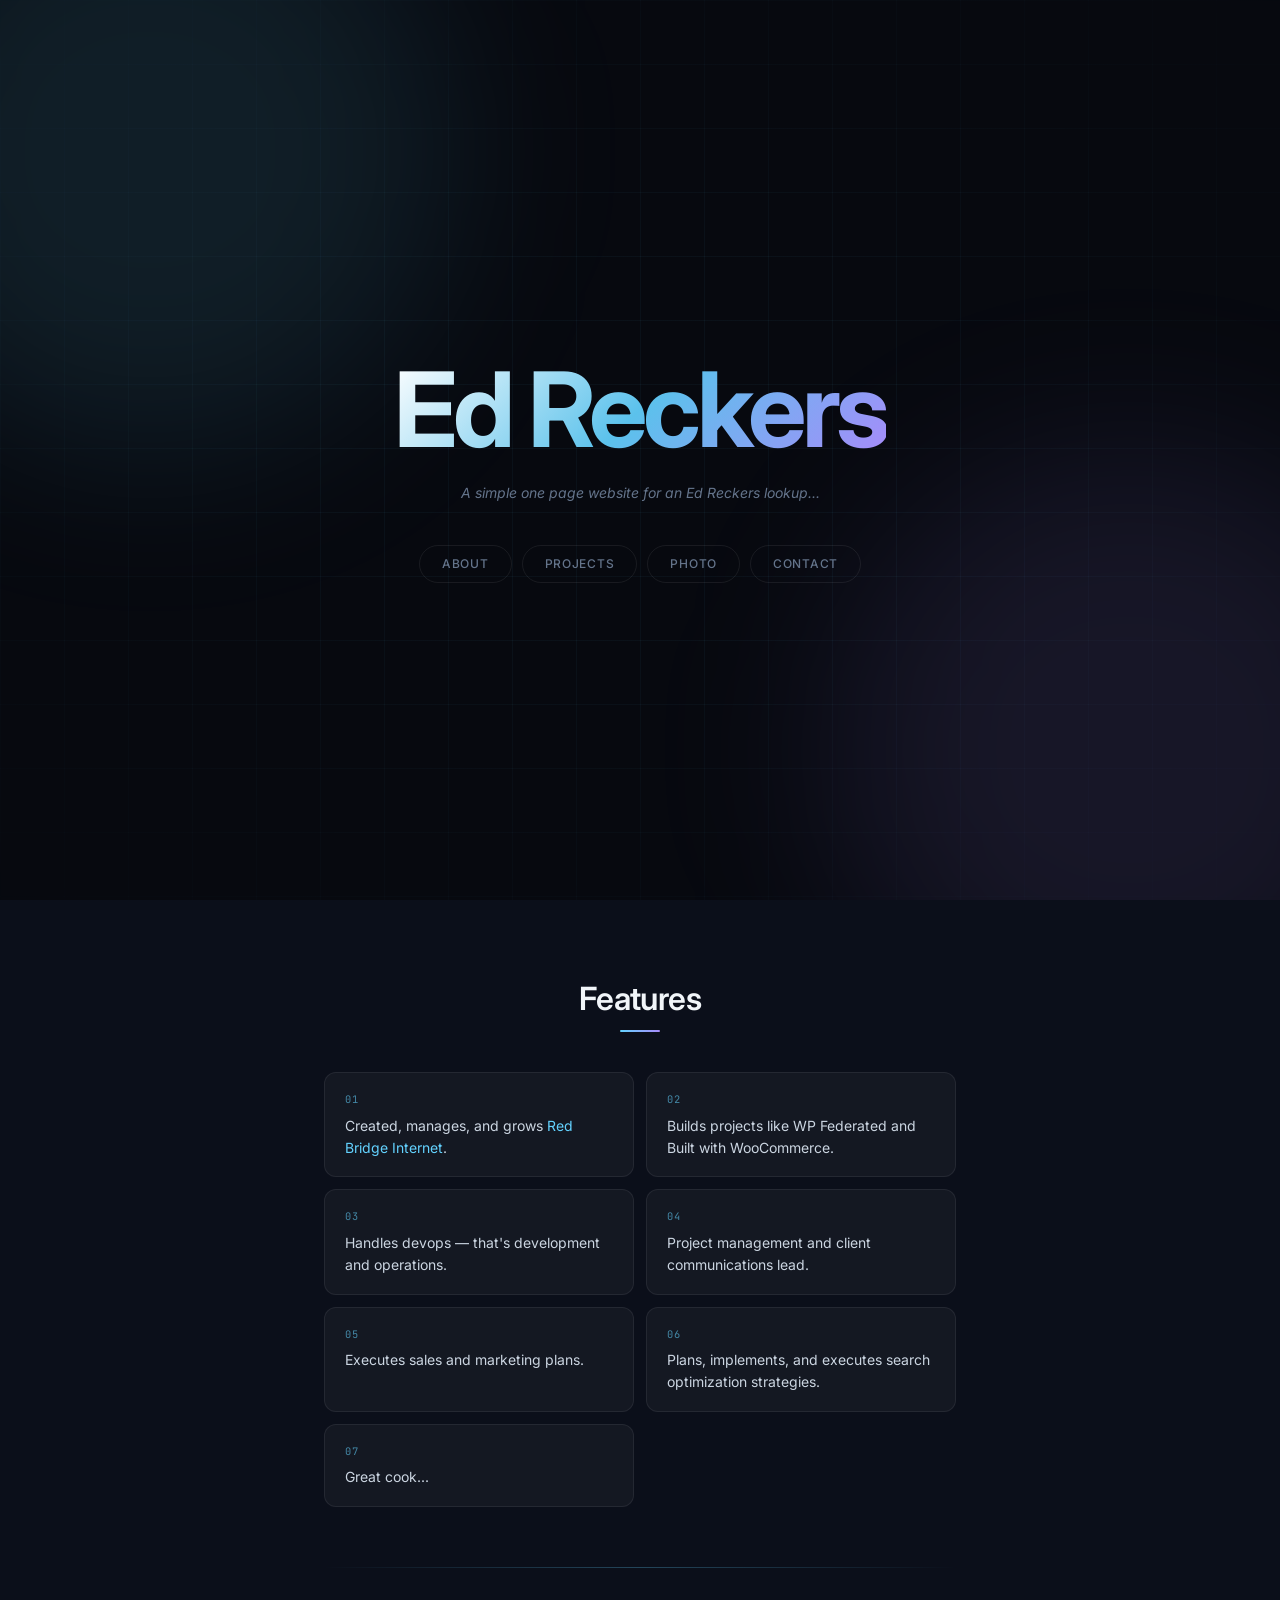
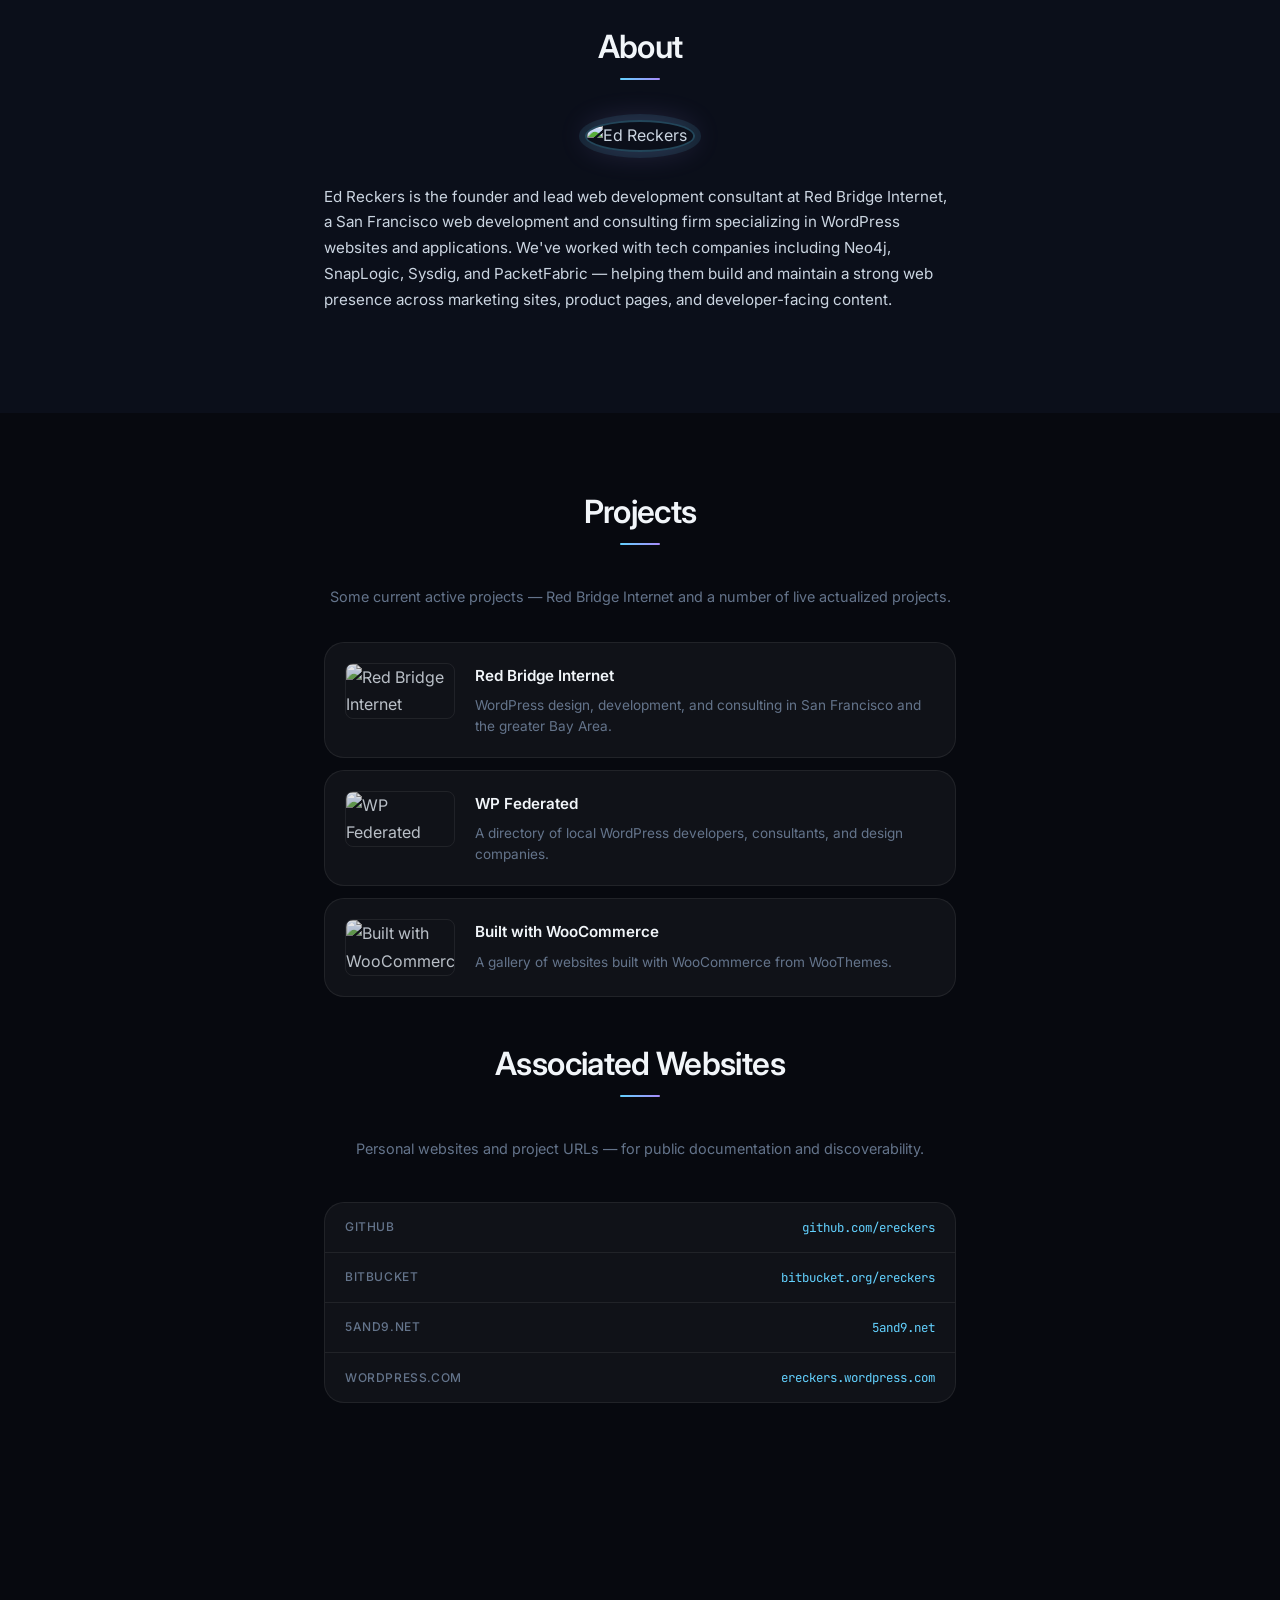
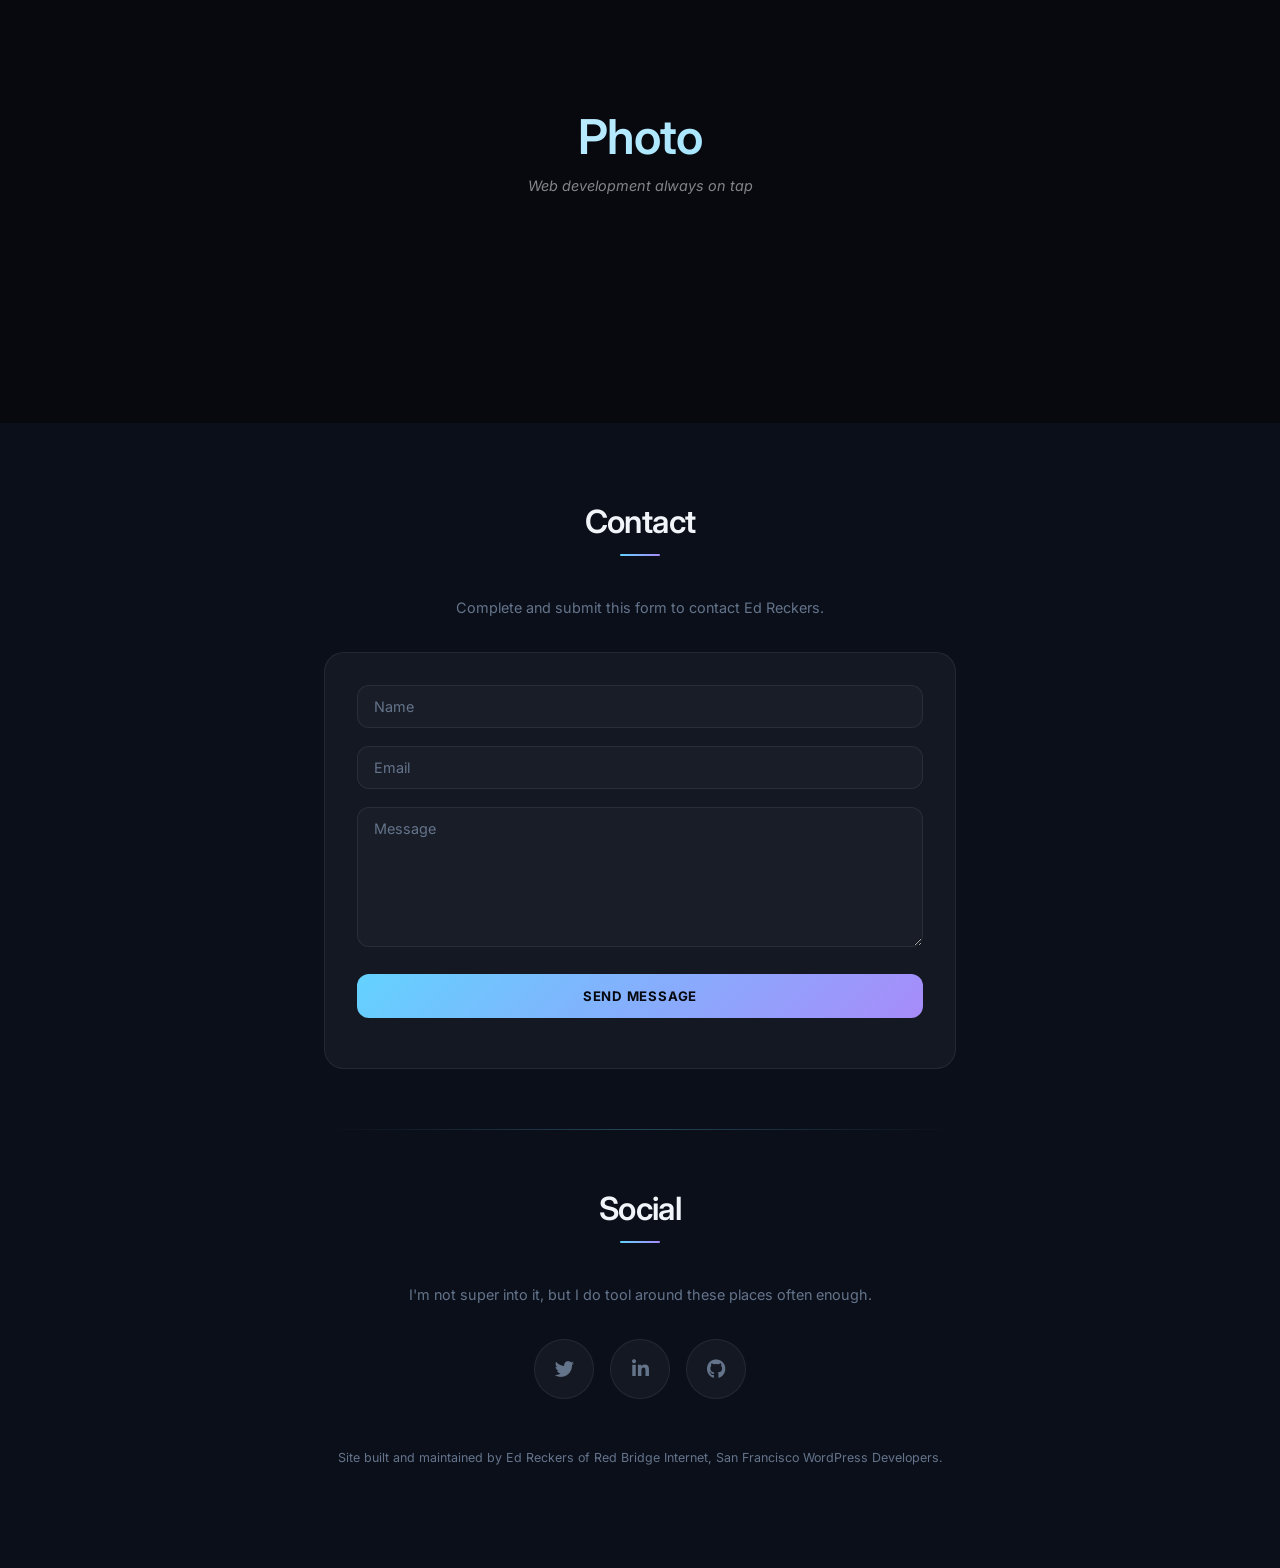
==== commit 6e77d87d: "Update about copy with current client roster Replace outdated client mentions with Neo4j, SnapLogic," ====
--- a/index.html
+++ b/index.html
@@ -111,9 +111,7 @@
     <h2 class="section-title">About</h2>
     <img class="about-pic" src="https://pbs.twimg.com/profile_images/943246633663315968/tdgdxP-K_400x400.jpg" title="Ed Reckers" alt="Ed Reckers">
     <div class="about-text">
-      <p>Ed Reckers is the founder and lead web development consultant at Red Bridge Internet, a San Francisco web development and consulting firm specializing in WordPress websites and applications.</p>
-      <p>Red Bridge Internet has been in business for about 7 years now. We work with established and well known businesses such as Nokia and REMAX, companies like Mashery, Xignite, and Broadridge, who may be less well known outside of technical circles yet, well known and respected within them.</p>
-      <p>Red Bridge Internet has worked with startups such as Capriza and Armor5 in helping them establish their first web presence, nonprofits and education, such as Yerba Buena Center for the Arts and Stanford University along with individual designers, and small businesses in San Francisco and the greater Bay Area.</p>
+      <p>Ed Reckers is the founder and lead web development consultant at Red Bridge Internet, a San Francisco web development and consulting firm specializing in WordPress websites and applications. We've worked with tech companies including Neo4j, SnapLogic, Sysdig, and PacketFabric — helping them build and maintain a strong web presence across marketing sites, product pages, and developer-facing content.</p>
     </div>
 
   </div>
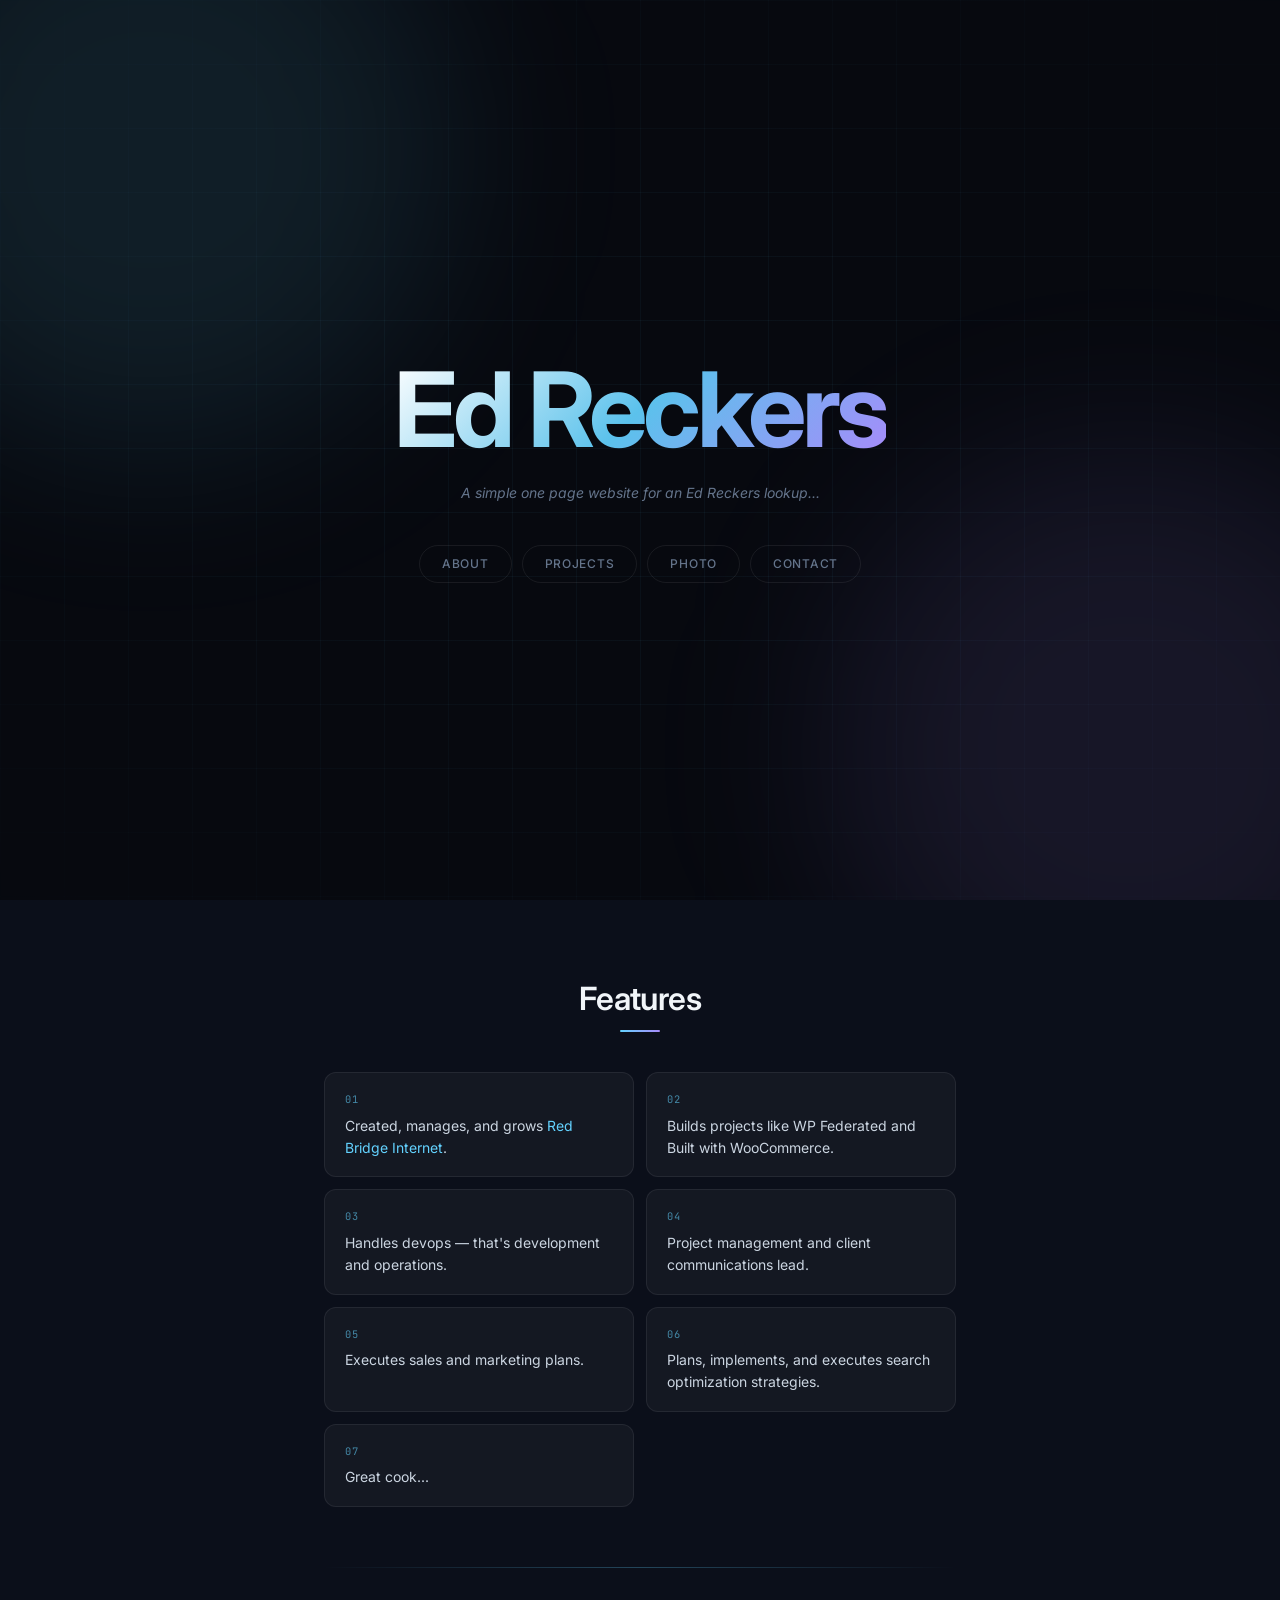
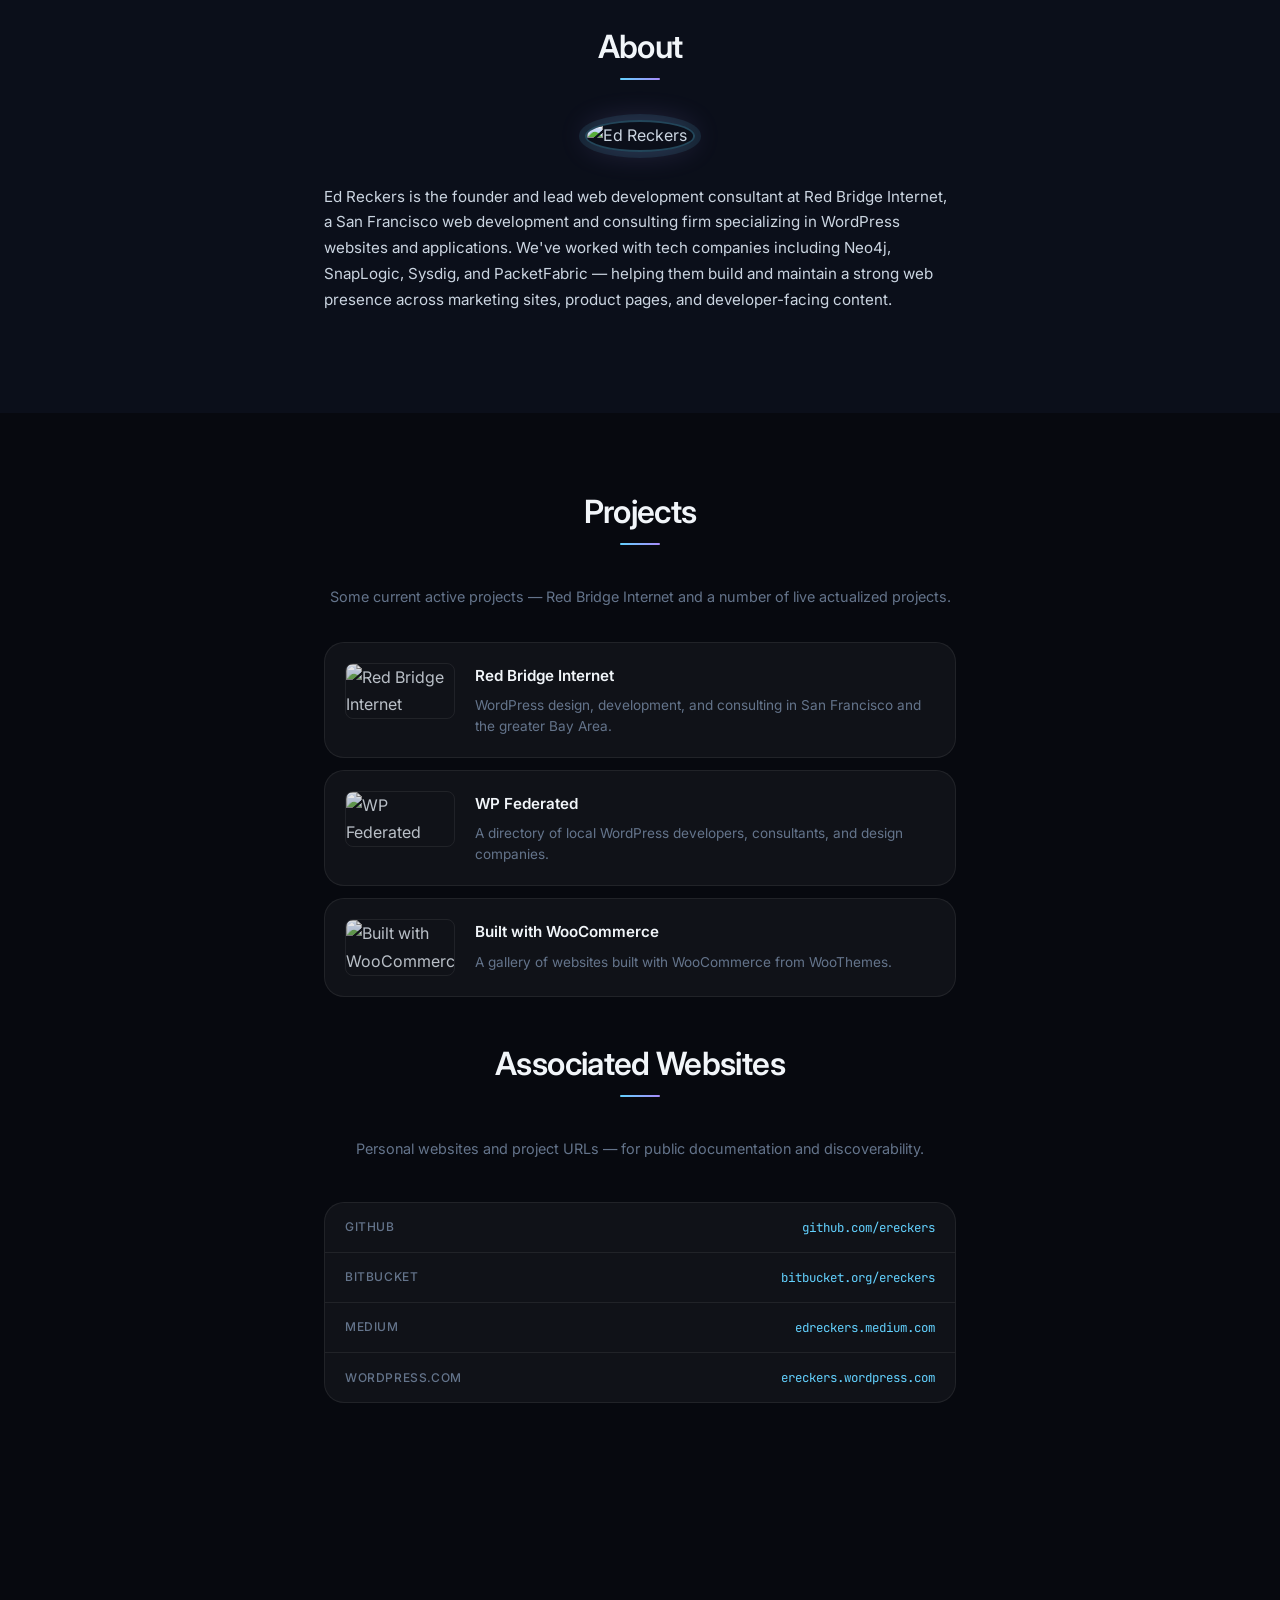
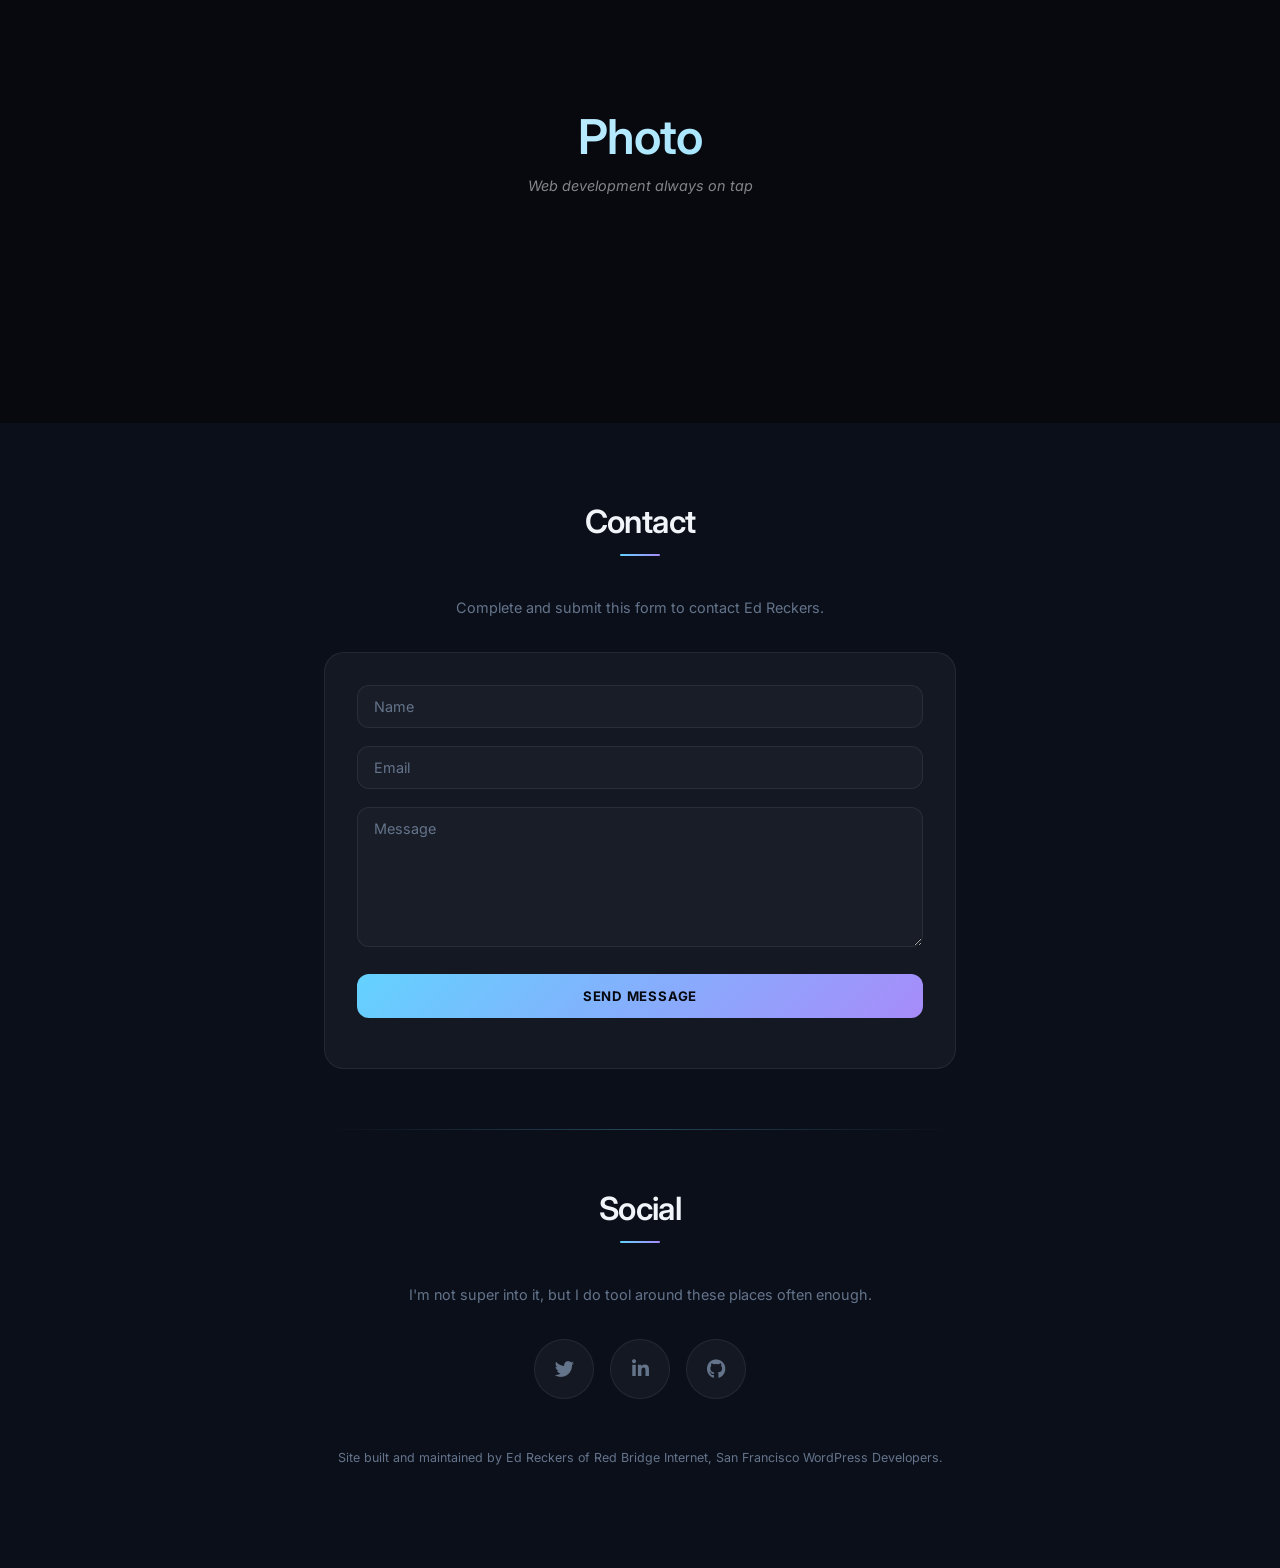
==== commit 9289488d: "Replace broken 5and9.net link with Medium profile Co-Authored-By: Claude Sonnet 4.6 <noreply@anthrop" ====
--- a/index.html
+++ b/index.html
@@ -167,8 +167,8 @@
         <a class="link-url" href="https://bitbucket.org/ereckers" title="Ed Reckers Bitbucket">bitbucket.org/ereckers</a>
       </div>
       <div class="link-item">
-        <span class="link-label">5and9.net</span>
-        <a class="link-url" href="http://www.5and9.net" title="Ed Reckers Very Old Homepage">5and9.net</a>
+        <span class="link-label">Medium</span>
+        <a class="link-url" href="https://edreckers.medium.com" title="Ed Reckers on Medium">edreckers.medium.com</a>
       </div>
       <div class="link-item">
         <span class="link-label">WordPress.com</span>
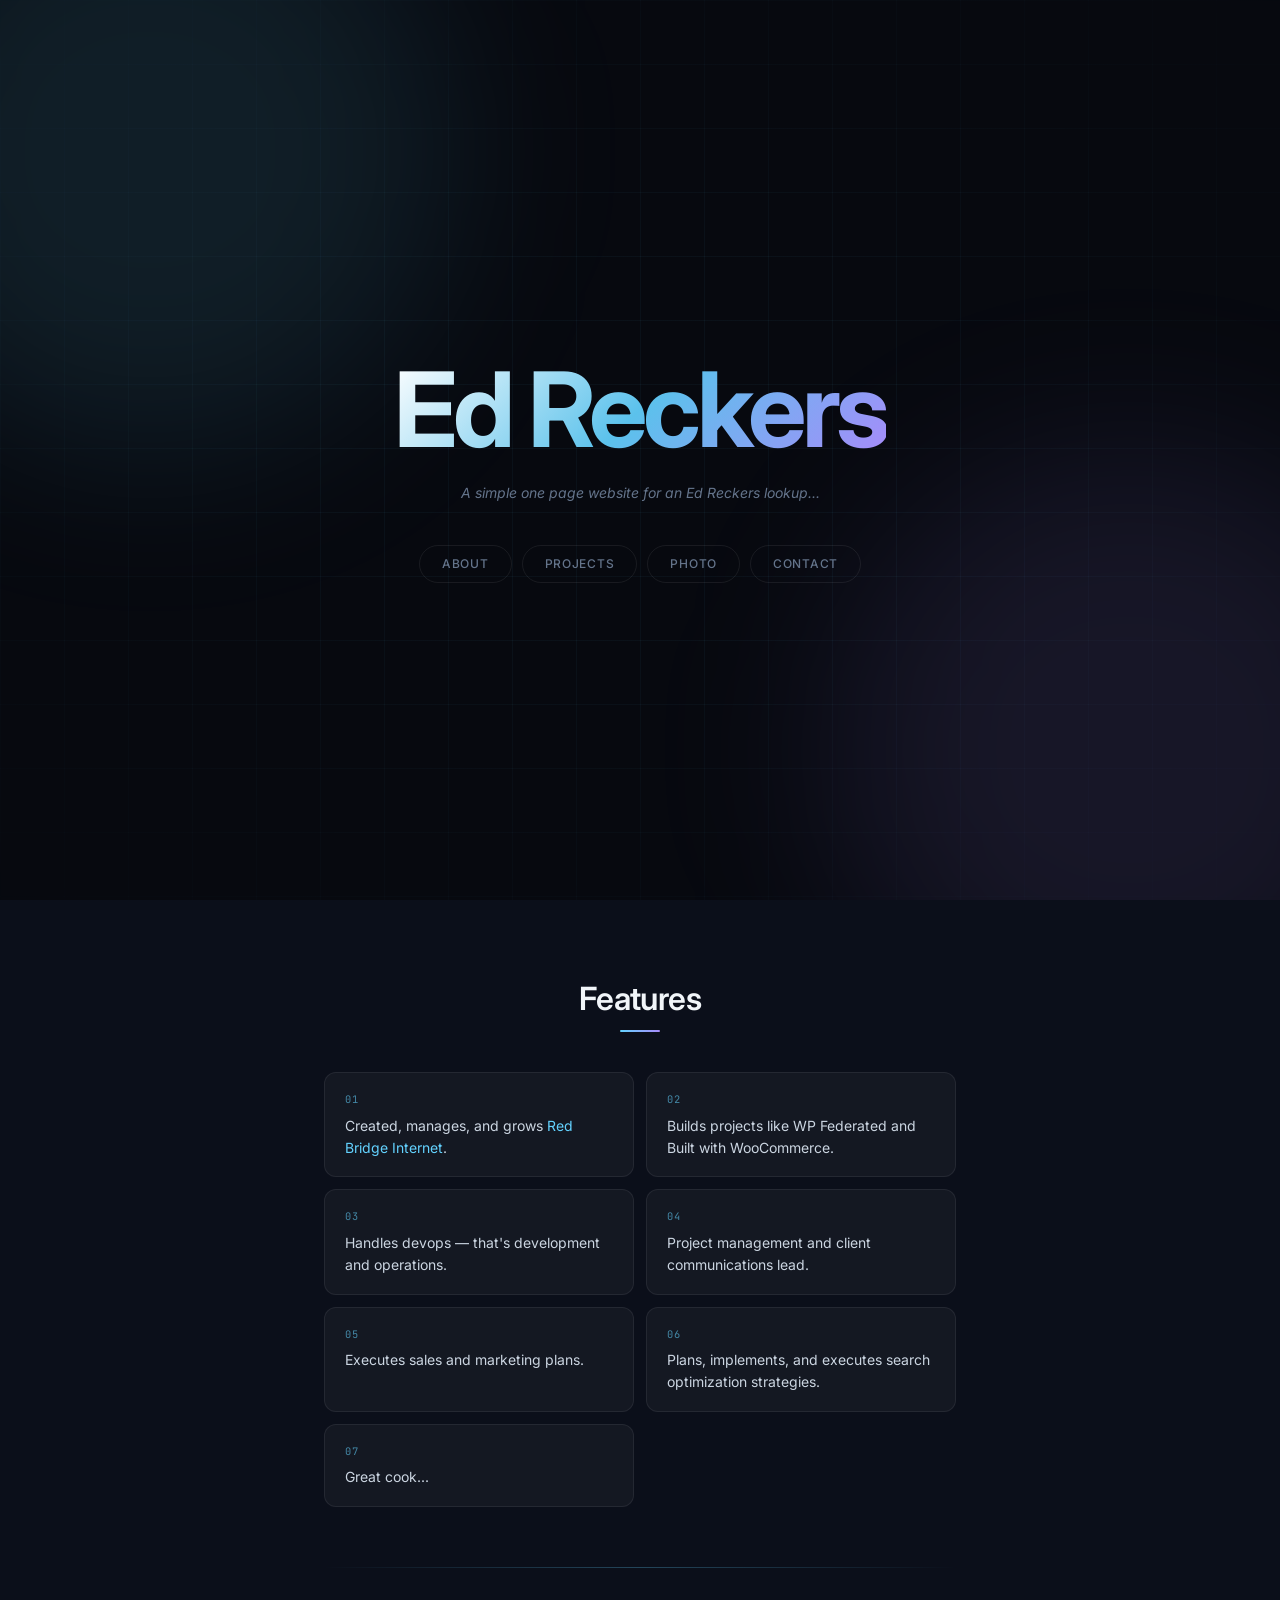
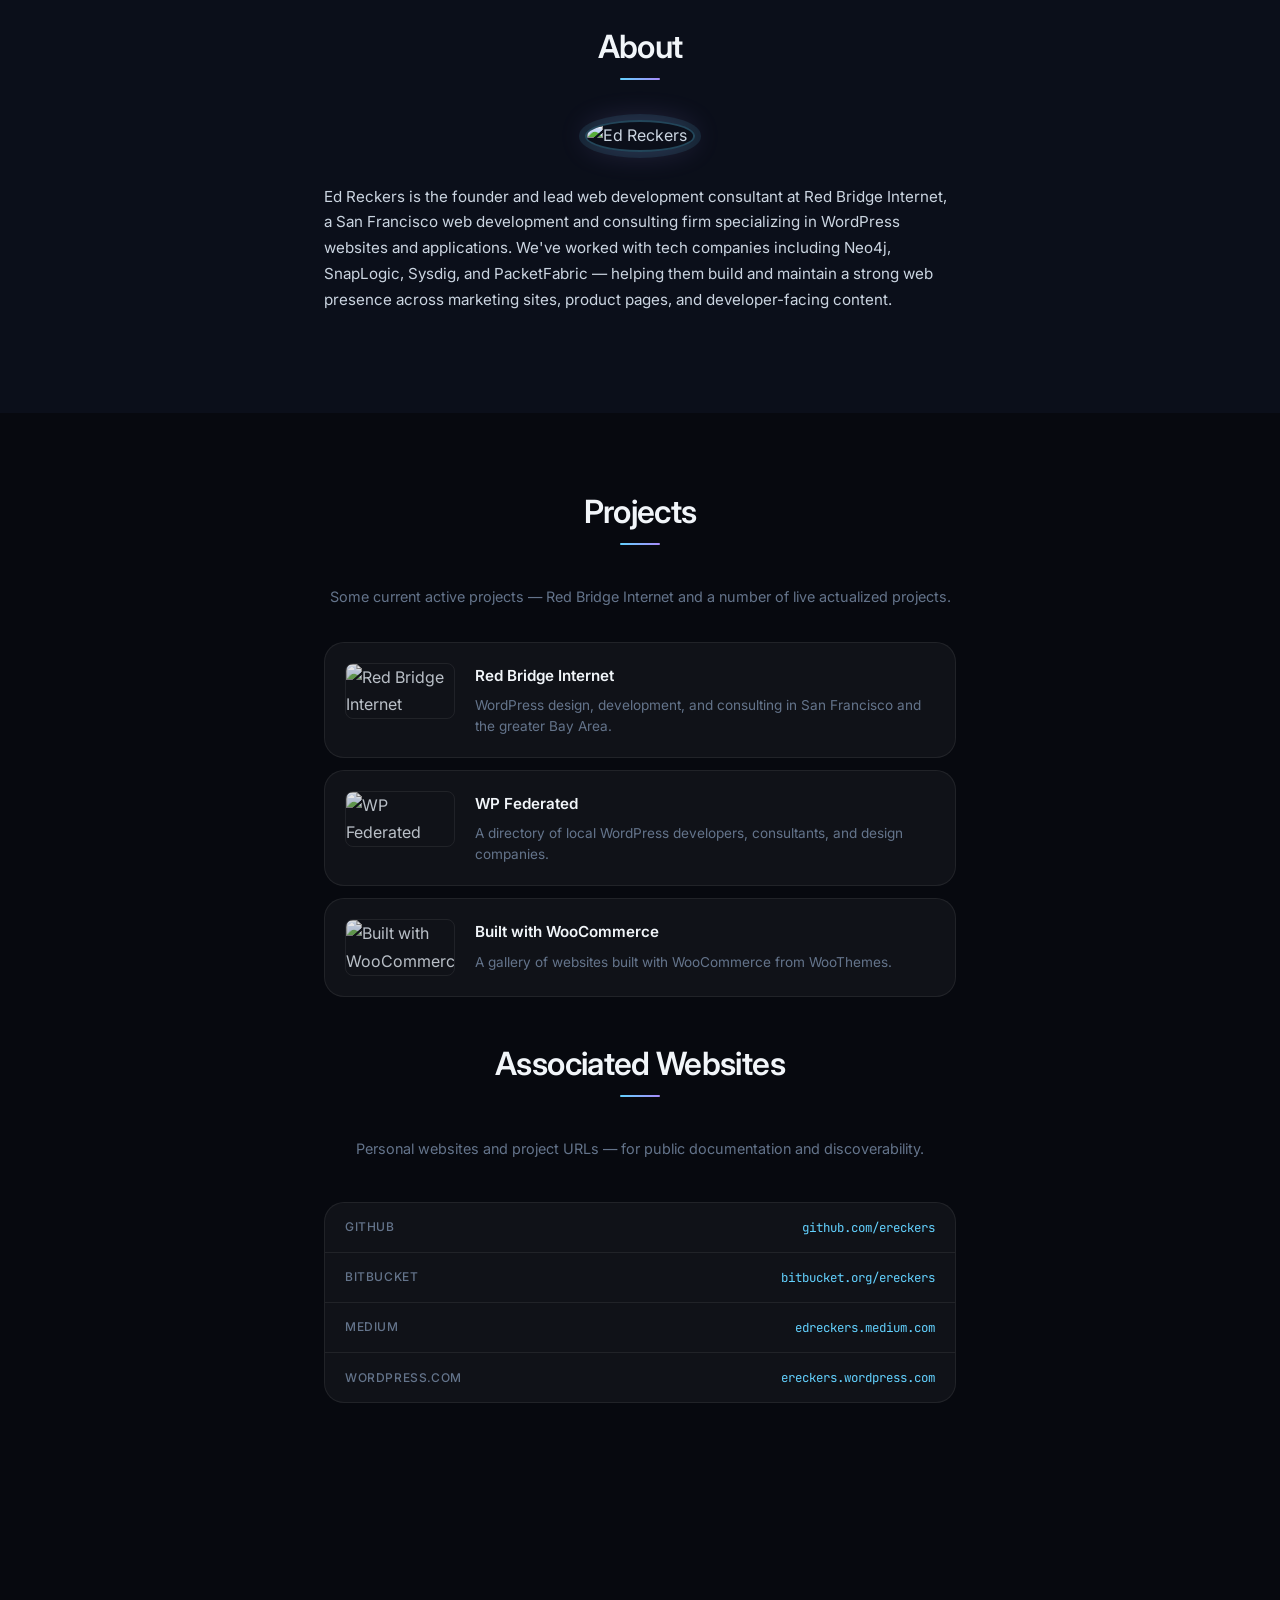
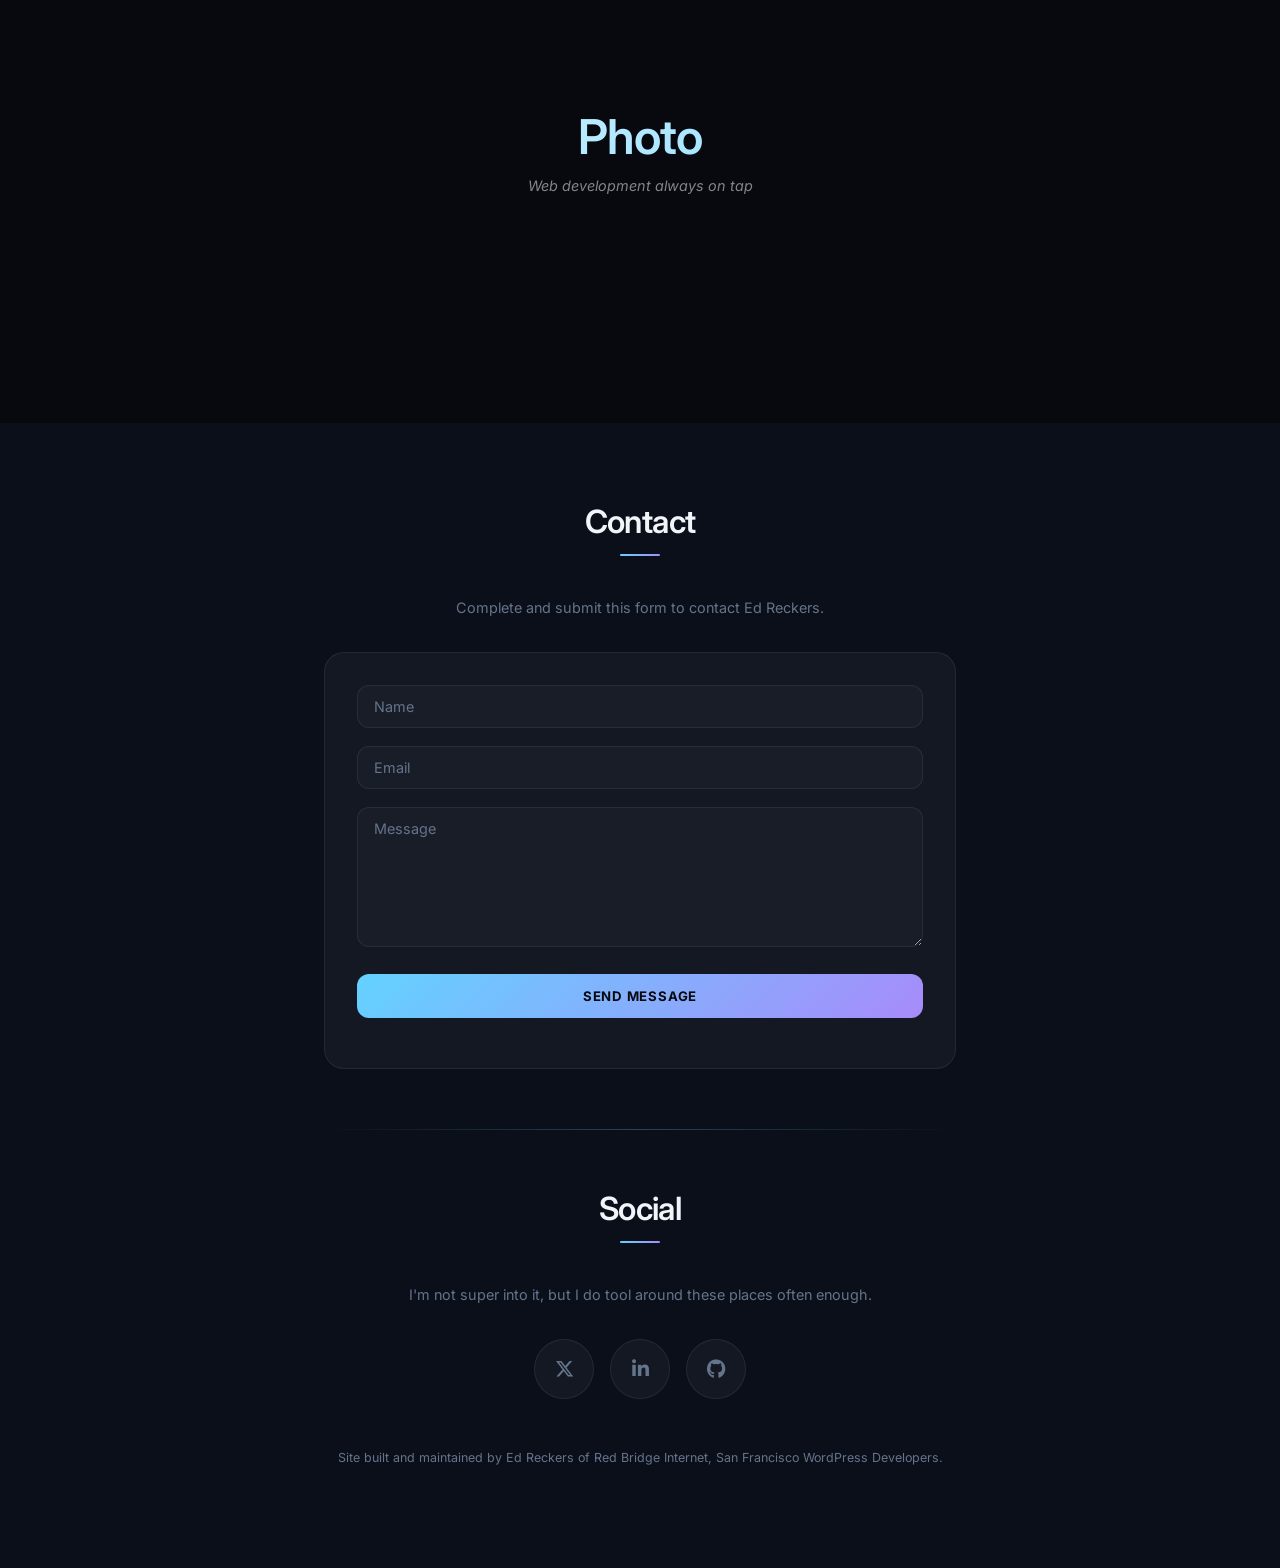
==== commit 03f98d93: "Replace Twitter social link and icon with X Co-Authored-By: Claude Sonnet 4.6 <noreply@anthropic.com" ====
--- a/index.html
+++ b/index.html
@@ -219,8 +219,8 @@
     <p style="text-align:center;color:var(--text-dim);font-size:0.9rem;">I'm not super into it, but I do tool around these places often enough.</p>
 
     <div class="social-grid">
-      <a class="social-btn twitter" href="https://www.twitter.com/ereckers" title="Ed Reckers Twitter" target="_blank">
-        <i class="fa-brands fa-twitter"></i>
+      <a class="social-btn x-twitter" href="https://www.x.com/ereckers" title="Ed Reckers X" target="_blank">
+        <i class="fa-brands fa-x-twitter"></i>
       </a>
       <a class="social-btn linkedin" href="https://www.linkedin.com/pub/ed-reckers/5/107/97b" title="Ed Reckers LinkedIn" target="_blank">
         <i class="fa-brands fa-linkedin-in"></i>
--- a/css/style.css
+++ b/css/style.css
@@ -629,9 +629,9 @@
   transform: translateY(-3px);
 }
 
-.social-btn.twitter:hover {
-  background: rgba(29, 161, 242, 0.1);
-  border-color: rgba(29, 161, 242, 0.4);
+.social-btn.x-twitter:hover {
+  background: rgba(255, 255, 255, 0.1);
+  border-color: rgba(255, 255, 255, 0.4);
   box-shadow: 0 0 24px rgba(29, 161, 242, 0.2);
   color: #1da1f2;
 }
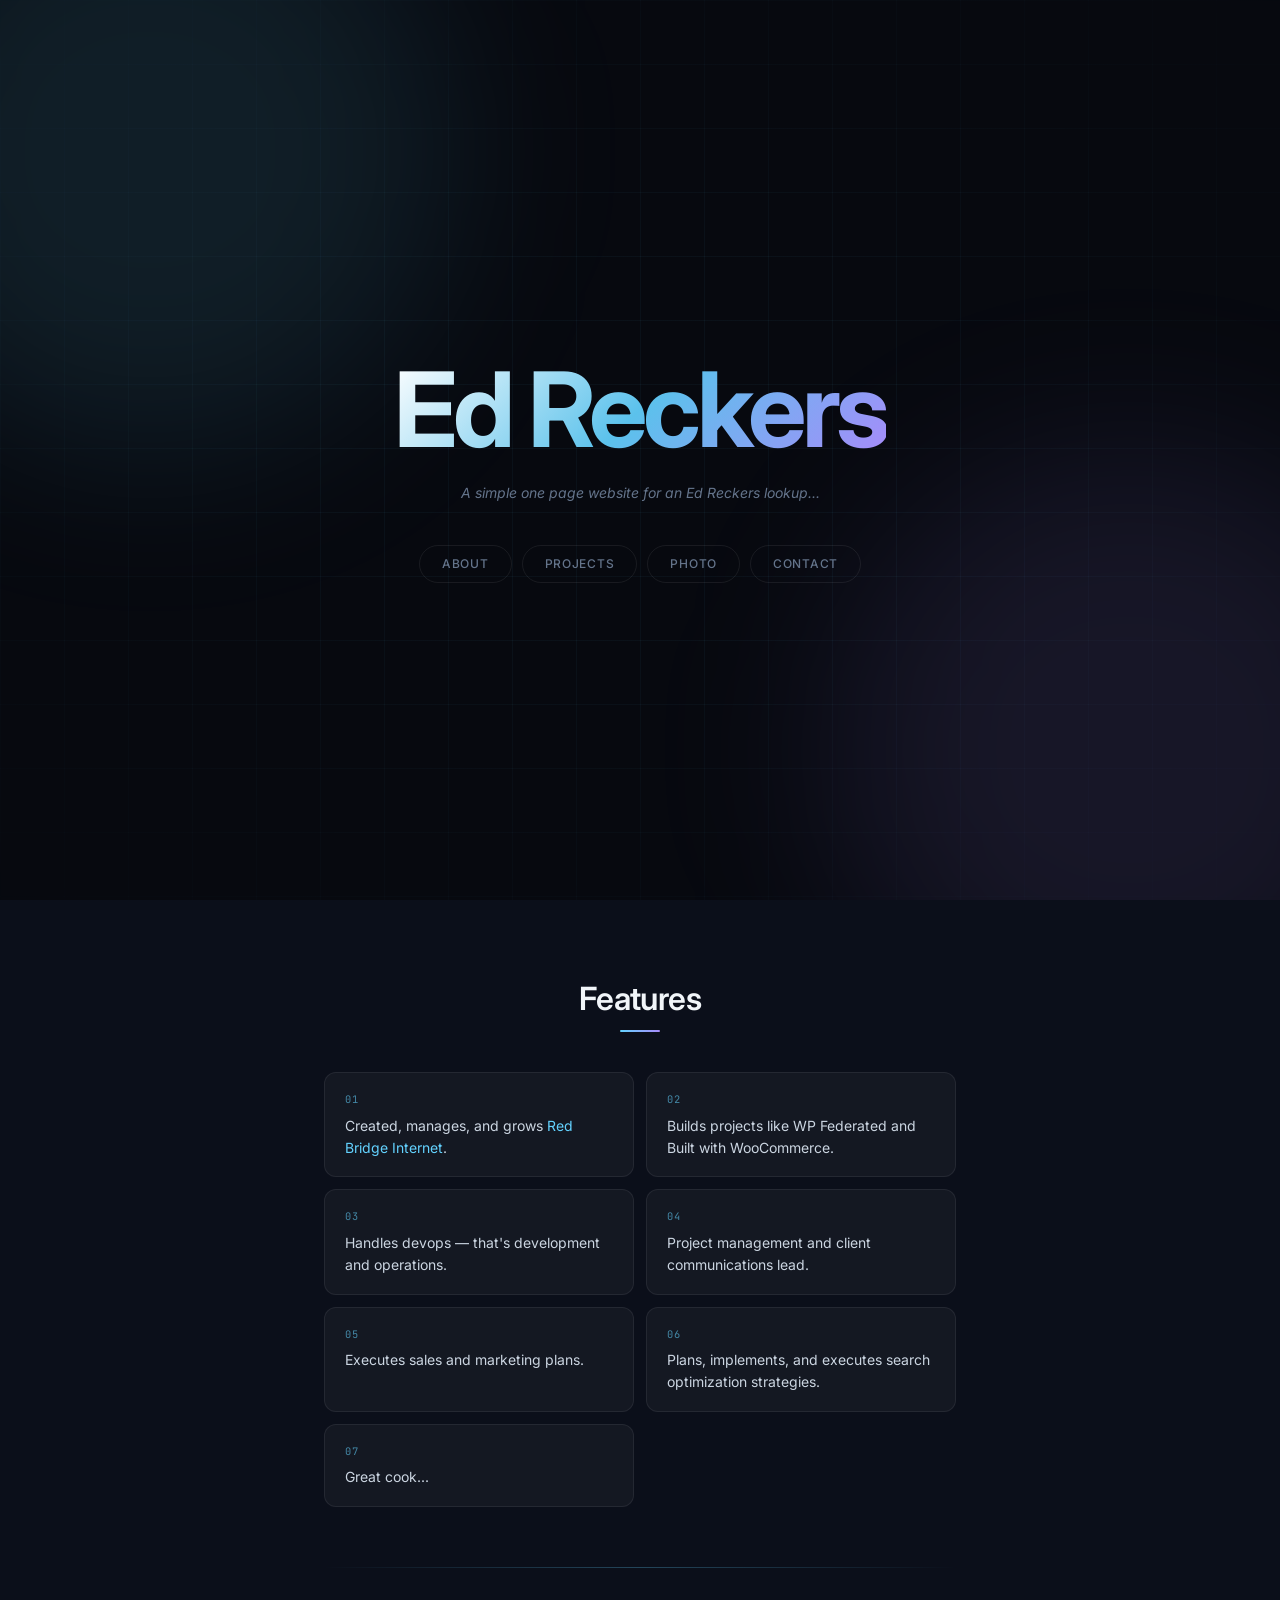
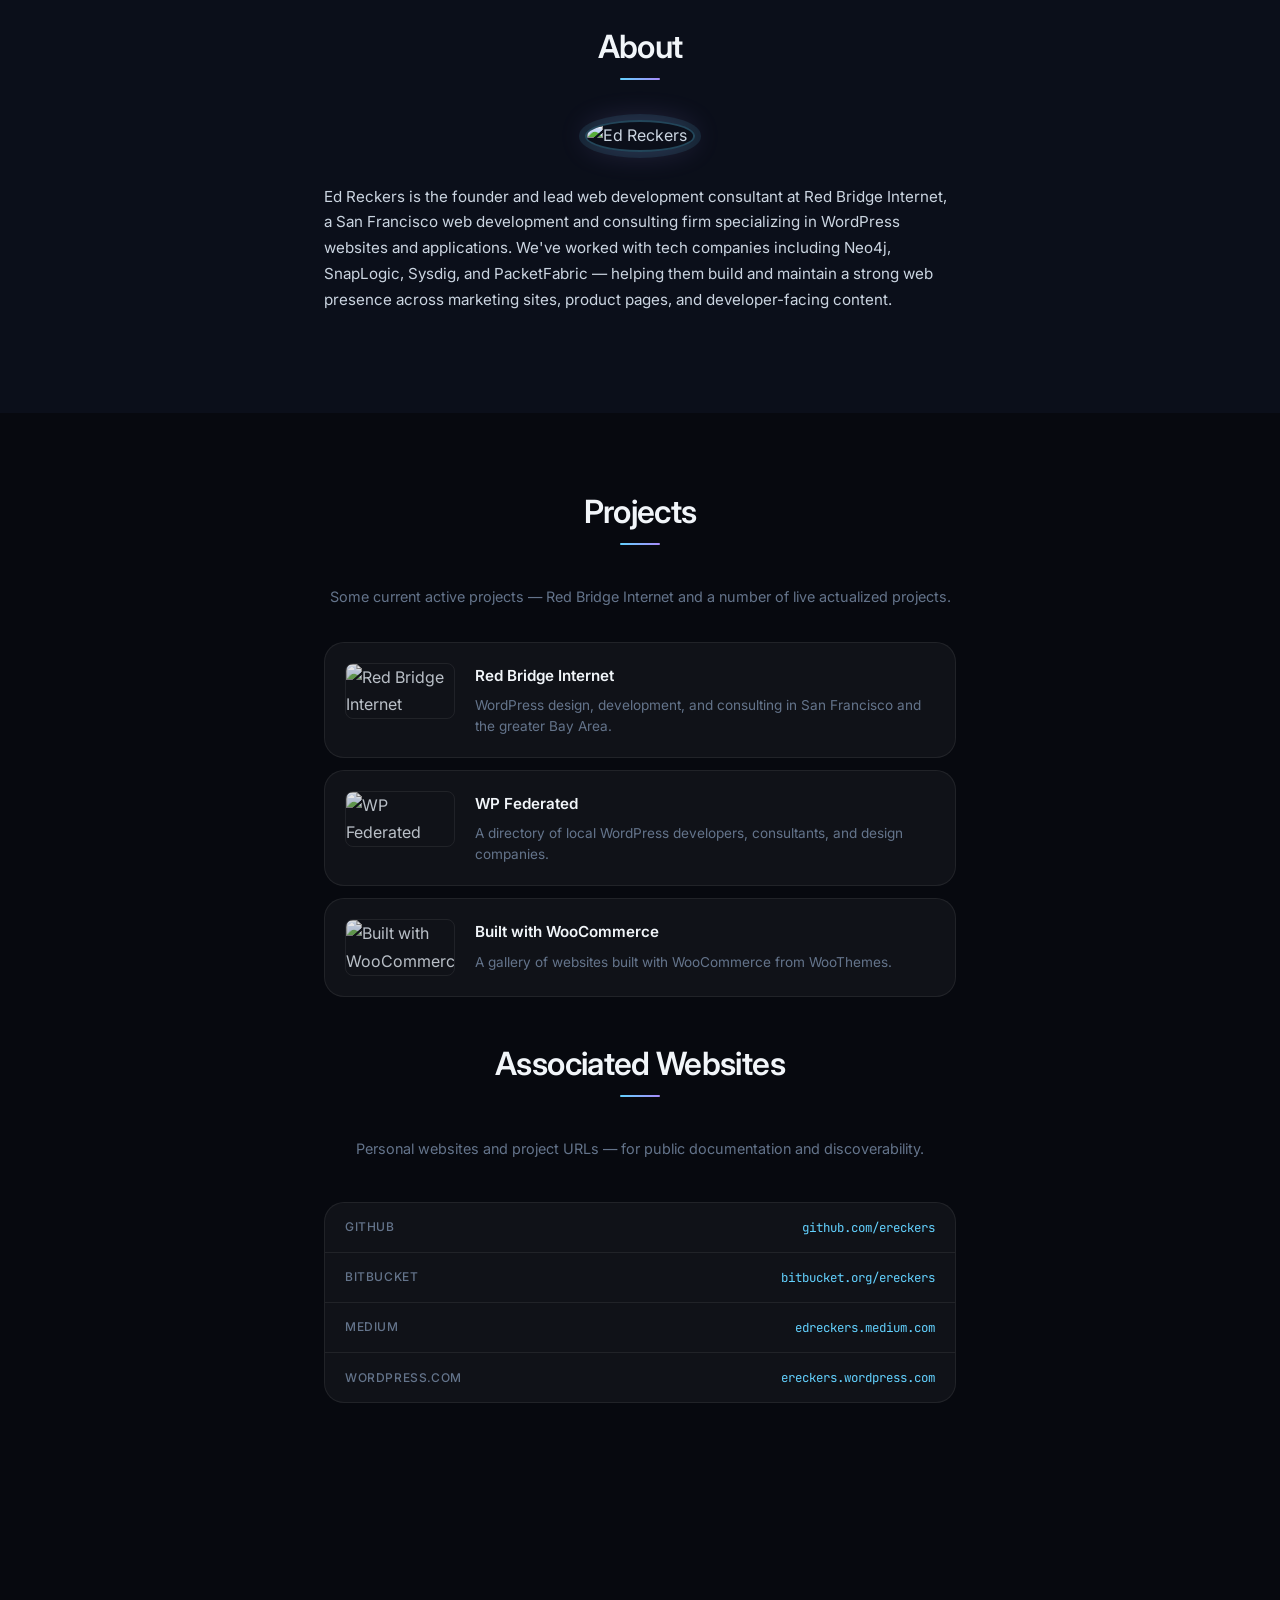
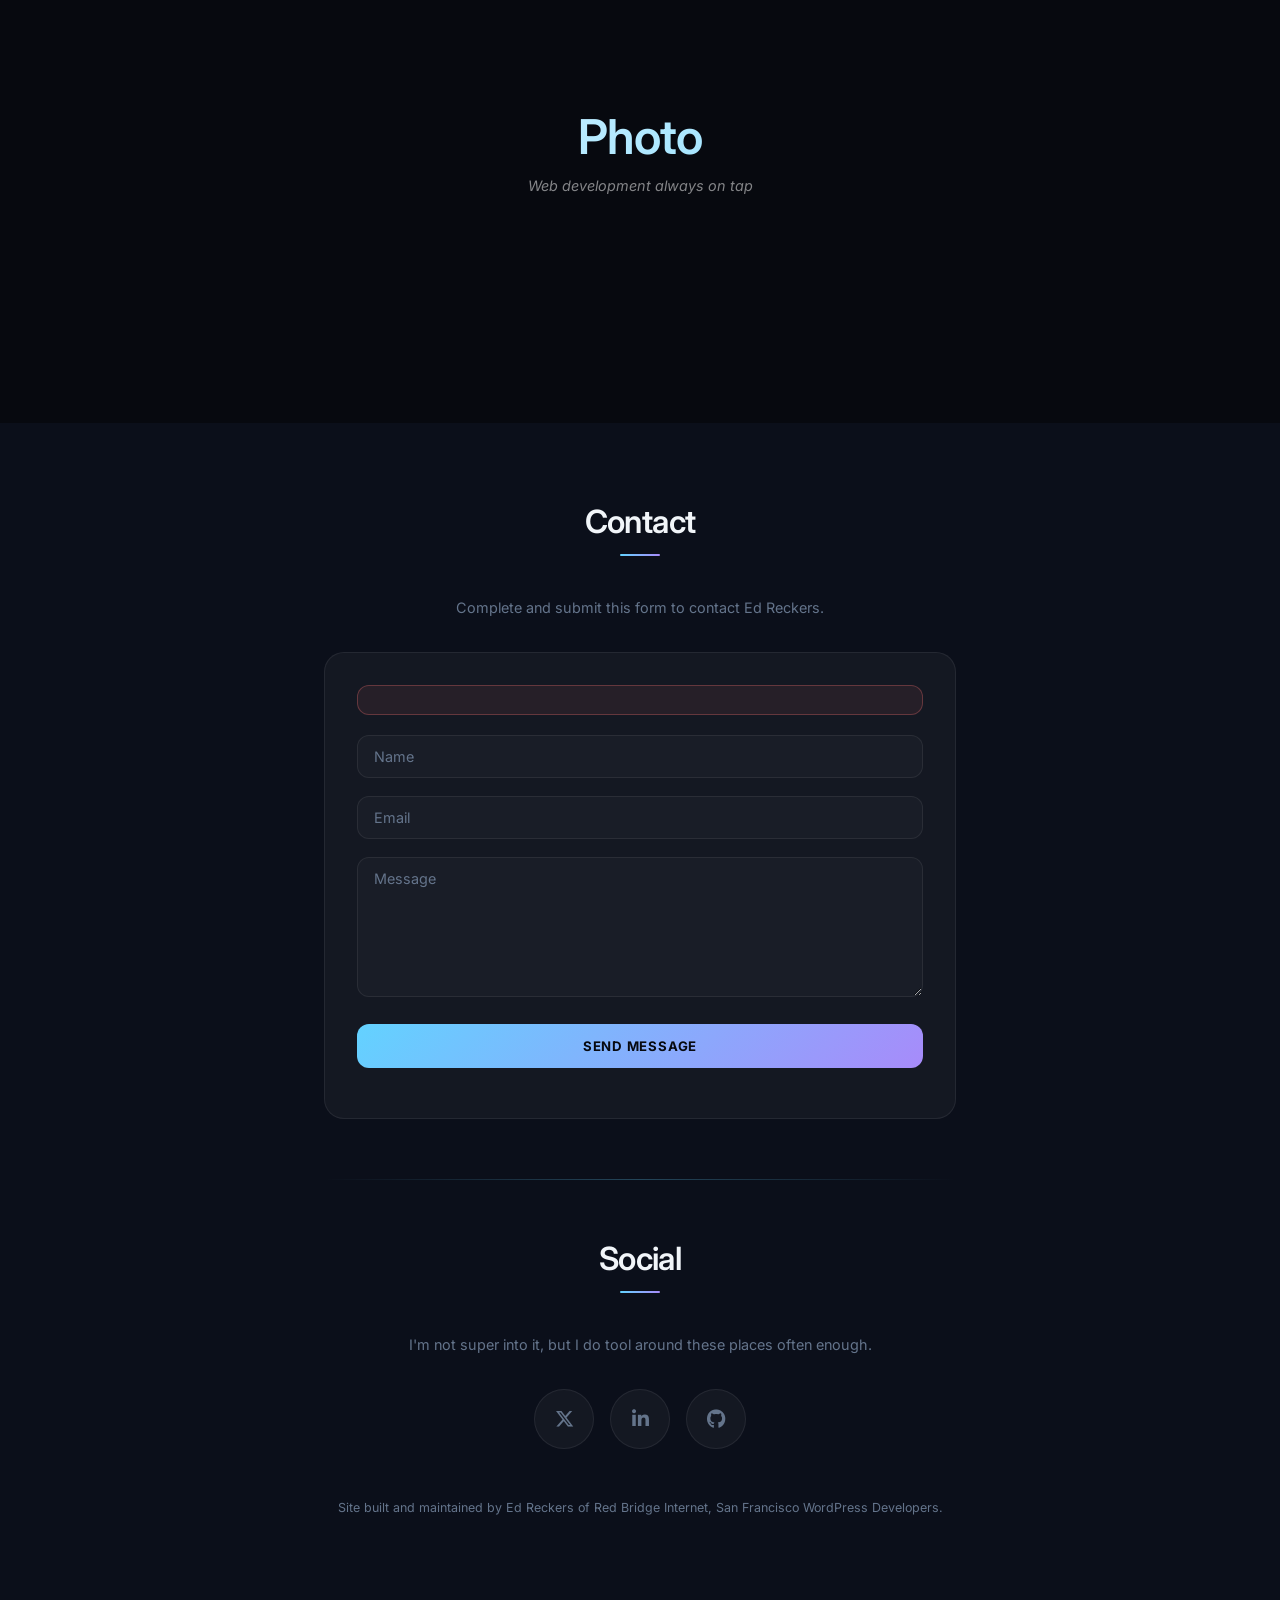
==== commit cf80d539: "Replace Mandrill contact form with Formspree Switches to @formspree/ajax CDN integration (xpqkajwz e" ====
--- a/index.html
+++ b/index.html
@@ -196,19 +196,23 @@
     <p style="text-align:center;color:var(--text-dim);font-size:0.9rem;margin-bottom:2rem;">Complete and submit this form to contact Ed Reckers.</p>
 
     <div class="form-card">
-      <div class="success-message" id="success-message">Thanks for reaching out!</div>
+      <div data-fs-success class="success-message">Thanks for reaching out!</div>
+      <div data-fs-error class="fs-form-error"></div>
       <form id="contact_form">
         <div class="form-group">
-          <input id="name" name="name" type="text" class="form-control" placeholder="Name" tabindex="1">
-        </div>
-        <div class="form-group">
-          <input id="email" name="email" type="email" class="form-control" placeholder="Email" tabindex="2">
-        </div>
-        <div class="form-group">
-          <textarea id="message" name="message" class="form-control" placeholder="Message" tabindex="3"></textarea>
-        </div>
-        <div class="form-group">
-          <button type="submit" class="btn-submit" tabindex="4">Send Message</button>
+          <input id="name" name="name" type="text" class="form-control" placeholder="Name" data-fs-field tabindex="1">
+          <span data-fs-error="name" class="fs-field-error"></span>
+        </div>
+        <div class="form-group">
+          <input id="email" name="email" type="email" class="form-control" placeholder="Email" data-fs-field tabindex="2">
+          <span data-fs-error="email" class="fs-field-error"></span>
+        </div>
+        <div class="form-group">
+          <textarea id="message" name="message" class="form-control" placeholder="Message" data-fs-field tabindex="3"></textarea>
+          <span data-fs-error="message" class="fs-field-error"></span>
+        </div>
+        <div class="form-group">
+          <button type="submit" class="btn-submit" data-fs-submit-btn tabindex="4">Send Message</button>
         </div>
       </form>
     </div>
@@ -239,39 +243,10 @@
 <script src="https://code.jquery.com/jquery-3.7.1.min.js"></script>
 <script src="js/scripts.js"></script>
 <script>
-jQuery(function($) {
-  $('#success-message').hide();
-
-  $('#contact_form').submit(function() {
-    var email   = $('#email').val();
-    var name    = $('#name').val();
-    var message = $('#message').val();
-    $.ajax({
-      type: 'POST',
-      url: 'https://mandrillapp.com/api/1.0/messages/send.json',
-      data: {
-        'key': 'KIR92sHSFNlYIjMgCHoakw',
-        'message': {
-          'from_email': email,
-          'from_name':  name,
-          'headers':    { 'Reply-To': email },
-          'subject':    'Contact from edreckers.com Form',
-          'text':       message,
-          'to': [{ 'email': 'ed@redbridgenet.com', 'name': 'Ed Reckers', 'type': 'to' }]
-        }
-      }
-    })
-    .done(function() {
-      $('#success-message').show();
-      $('#name, #email, #message').val('');
-    })
-    .fail(function() {
-      alert('Error sending message.');
-    });
-    return false;
-  });
-});
+  window.formspree = window.formspree || function () { (formspree.q = formspree.q || []).push(arguments); };
+  formspree('initForm', { formElement: '#contact_form', formId: 'xpqkajwz' });
 </script>
+<script src="https://unpkg.com/@formspree/ajax@1" defer></script>
 
 </body>
 </html>
--- a/css/style.css
+++ b/css/style.css
@@ -602,6 +602,34 @@
 }
 
 /* ============================================
+   Formspree error/success states
+   ============================================ */
+[data-fs-success] { display: none; }
+
+.fs-form-error {
+  background: rgba(248, 113, 113, 0.08);
+  border: 1px solid rgba(248, 113, 113, 0.3);
+  border-radius: var(--radius);
+  color: #f87171;
+  font-size: 0.875rem;
+  margin-bottom: 1.25rem;
+  padding: 0.875rem 1rem;
+  text-align: center;
+}
+
+.fs-field-error {
+  color: #f87171;
+  display: block;
+  font-size: 0.78rem;
+  margin-top: 0.375rem;
+}
+
+.form-control[aria-invalid="true"] {
+  border-color: rgba(248, 113, 113, 0.5);
+  box-shadow: 0 0 0 3px rgba(248, 113, 113, 0.08);
+}
+
+/* ============================================
    Social
    ============================================ */
 .social-grid {
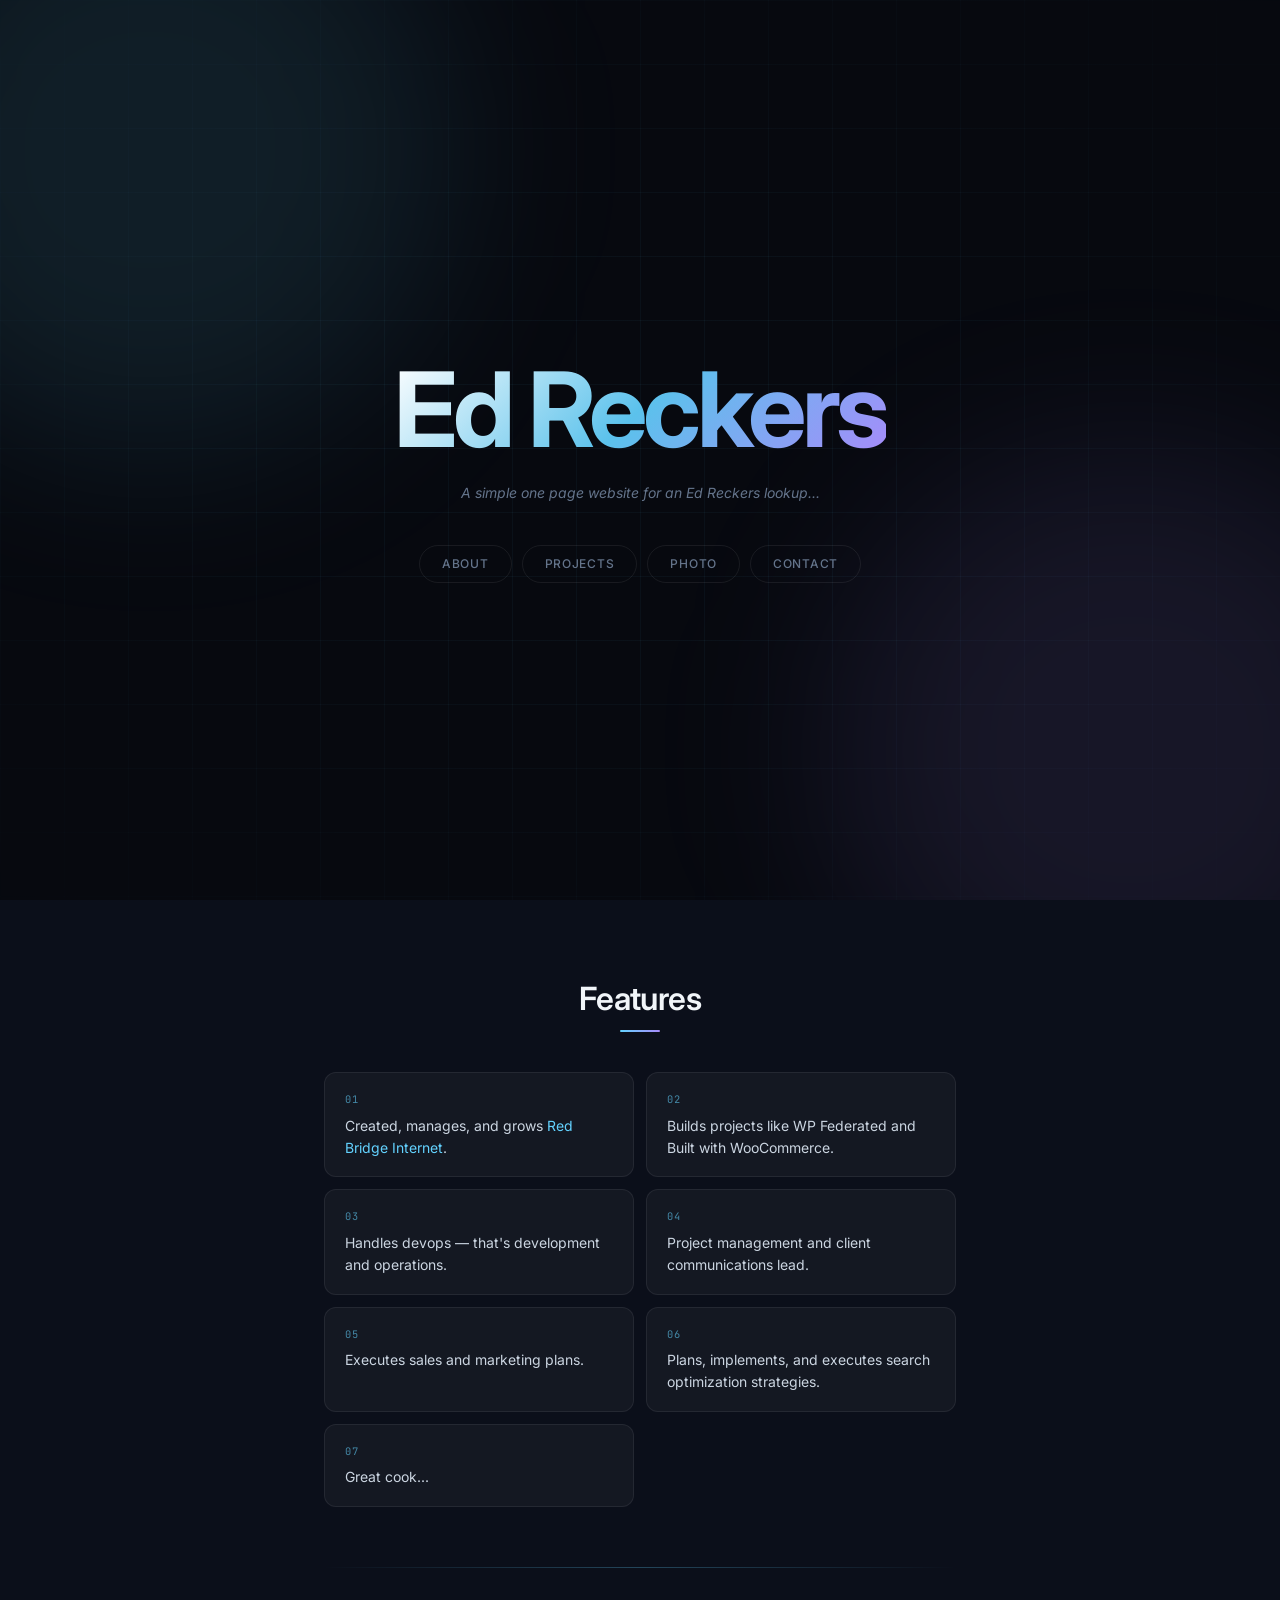
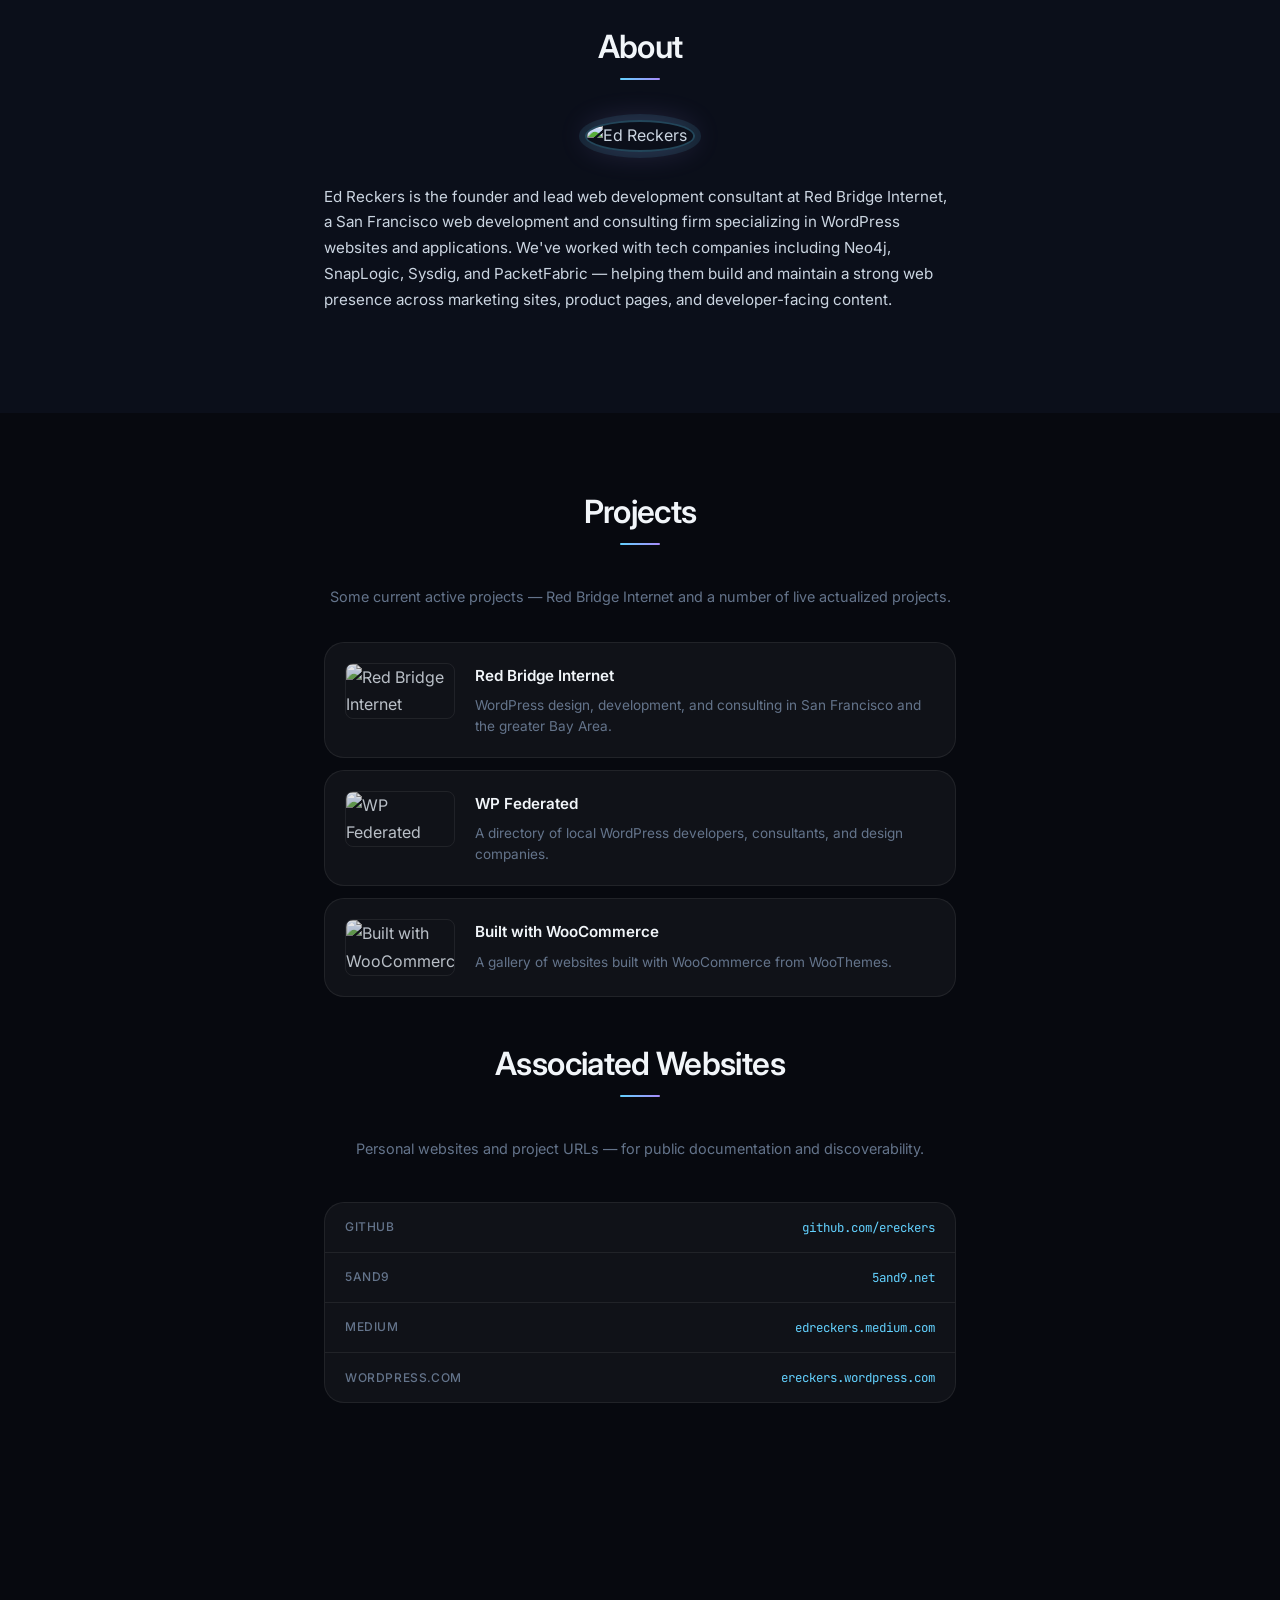
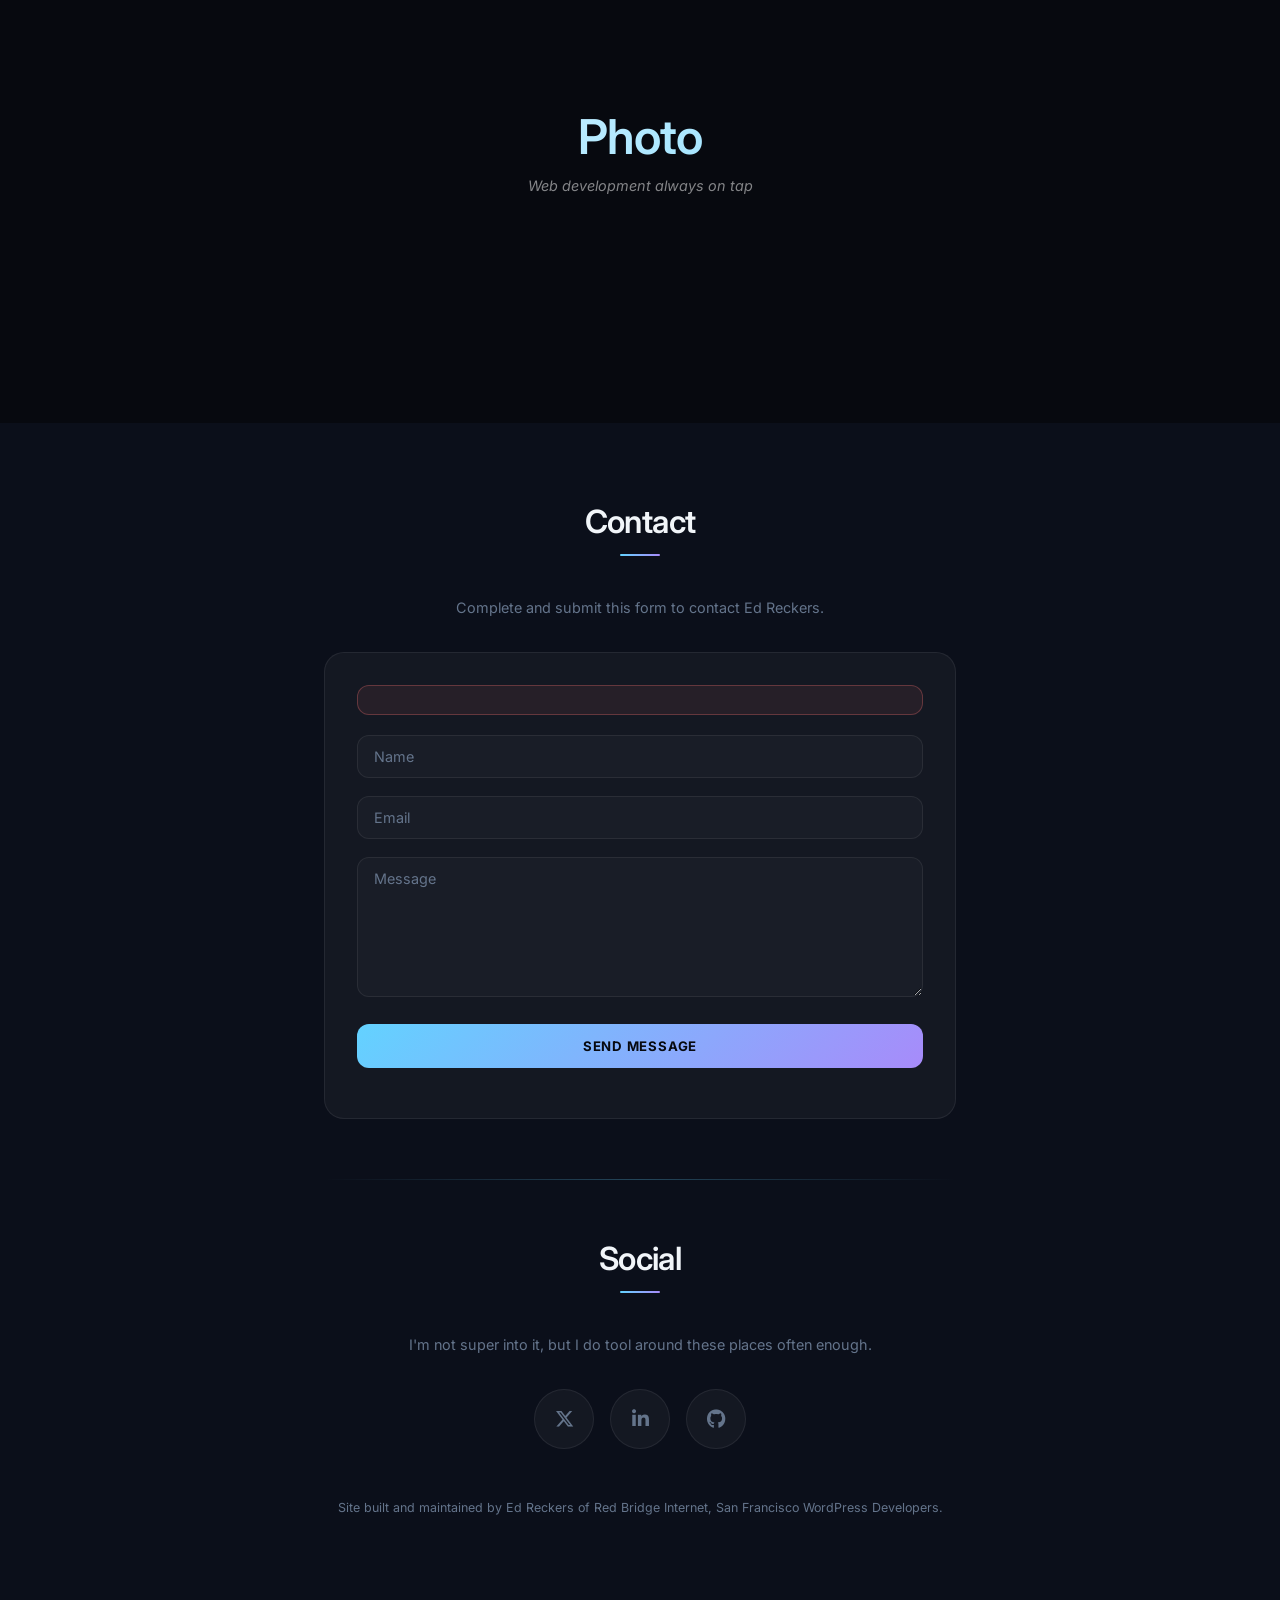
==== commit 4ff6fb82: "Replaced BitBucket with 5and9.net" ====
--- a/index.html
+++ b/index.html
@@ -163,8 +163,8 @@
         <a class="link-url" href="https://github.com/ereckers" title="Ed Reckers GitHub">github.com/ereckers</a>
       </div>
       <div class="link-item">
-        <span class="link-label">Bitbucket</span>
-        <a class="link-url" href="https://bitbucket.org/ereckers" title="Ed Reckers Bitbucket">bitbucket.org/ereckers</a>
+        <span class="link-label">5and9</span>
+        <a class="link-url" href="https://5and9.net" title="Ed Reckers Bitbucket">5and9.net</a>
       </div>
       <div class="link-item">
         <span class="link-label">Medium</span>
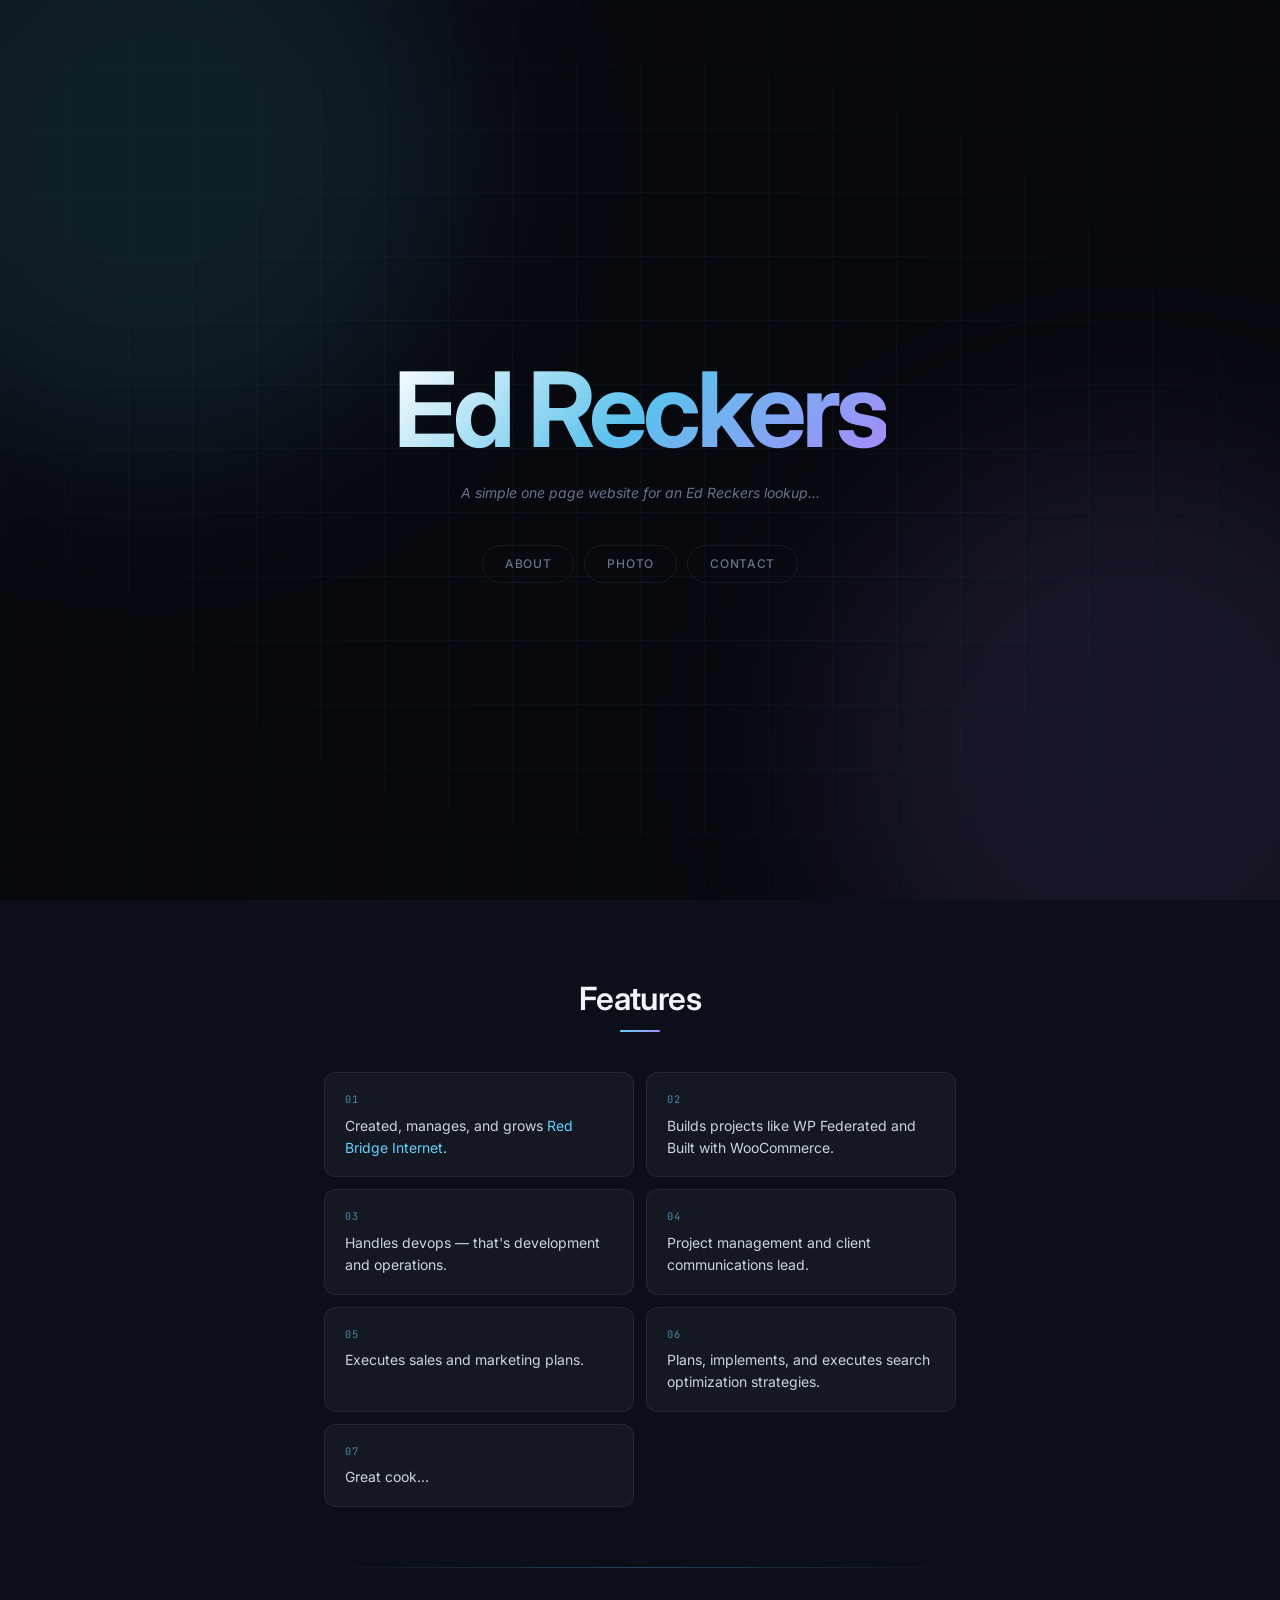
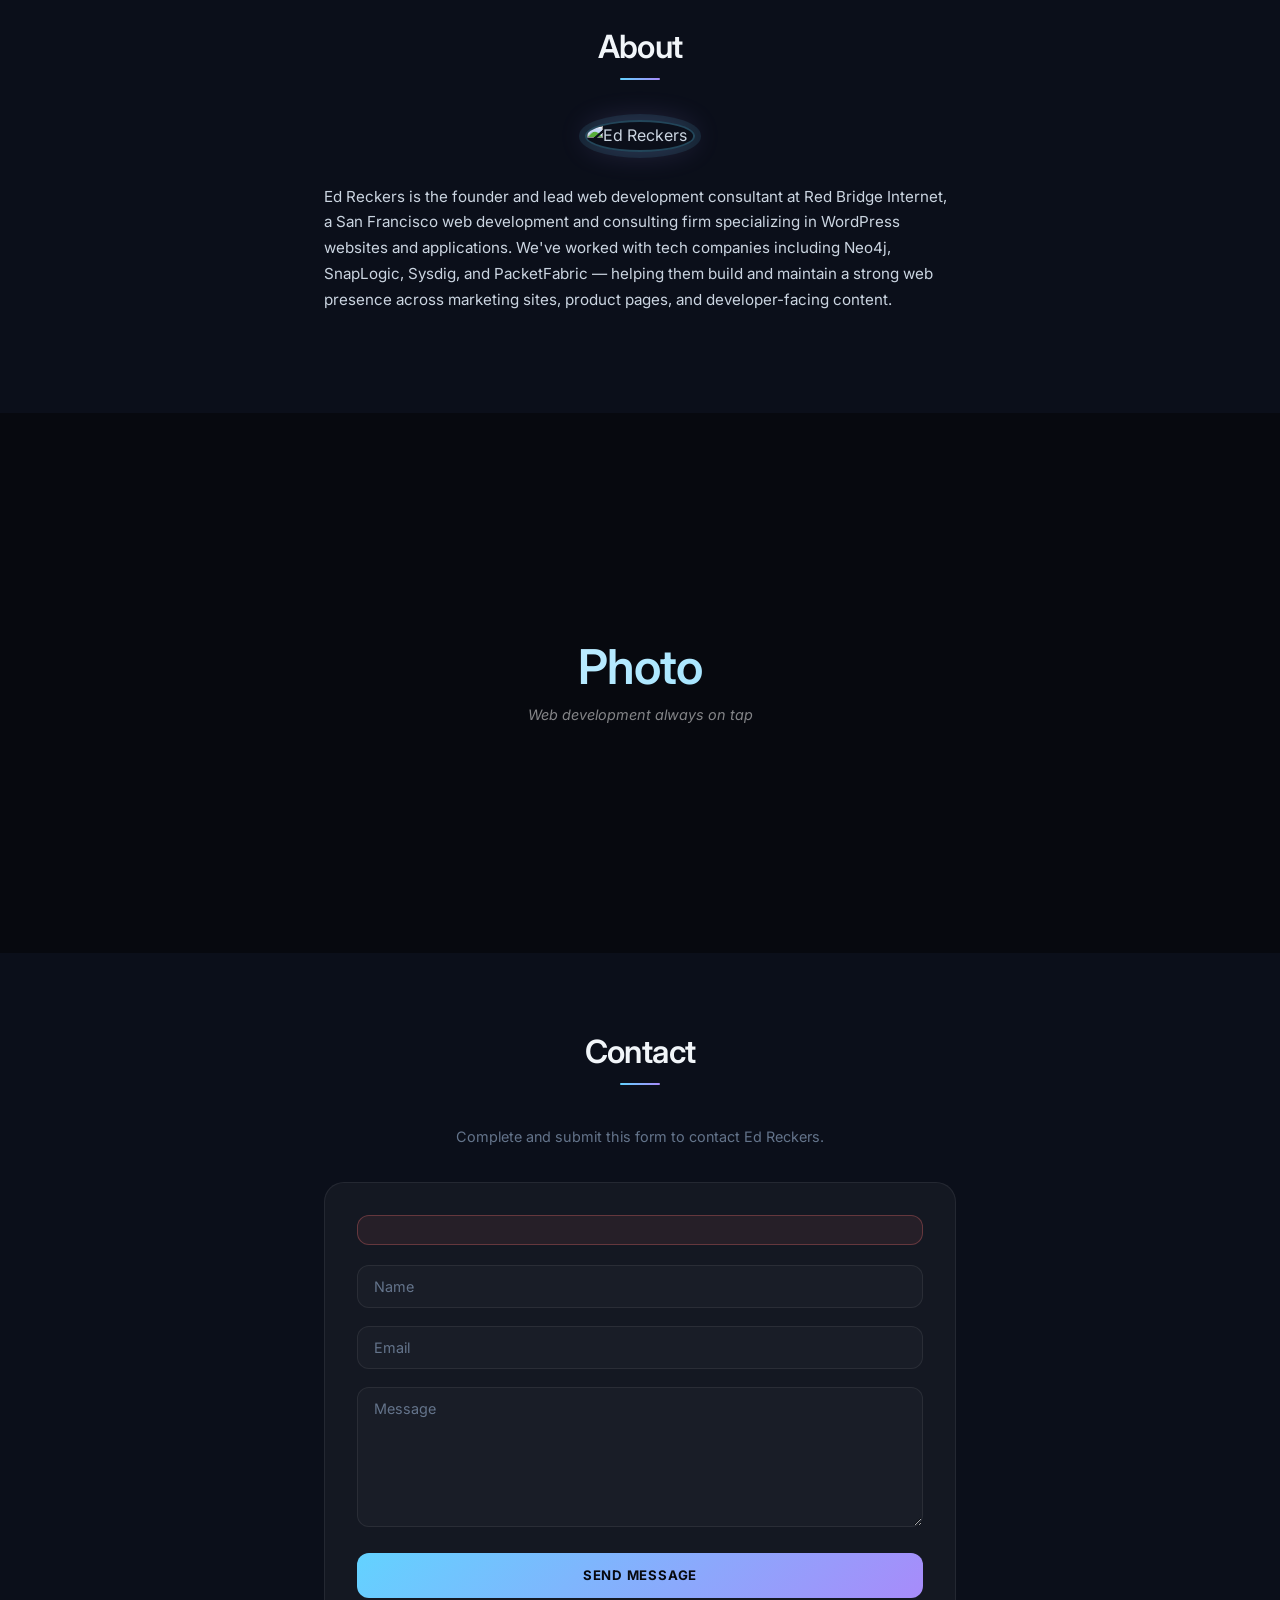
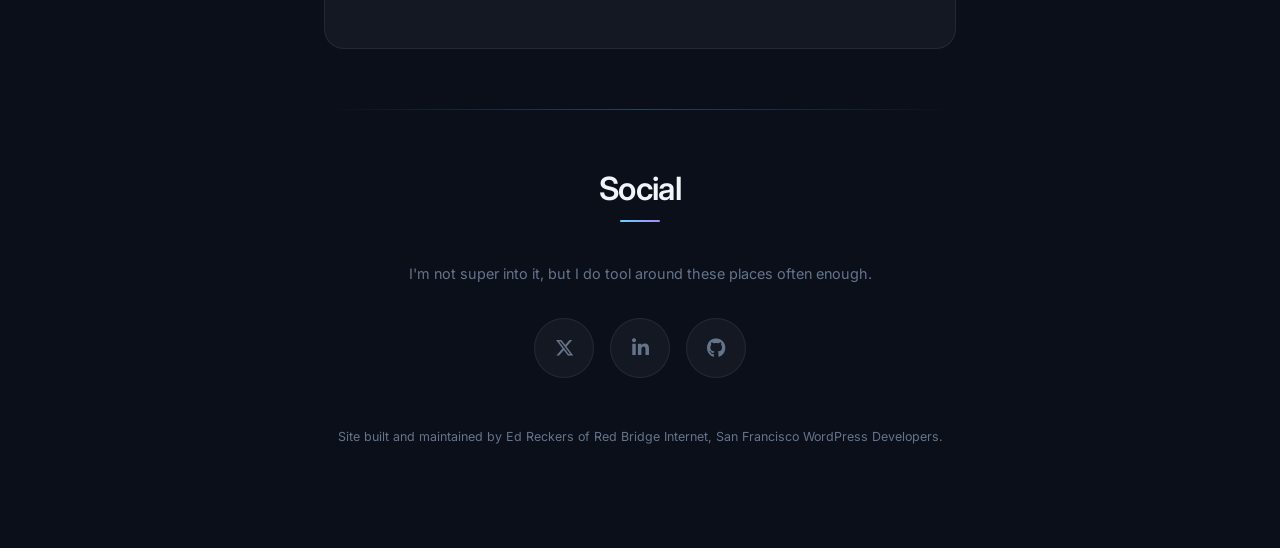
==== commit 2167844d: "Hide Projects and Associated Websites sections Comment out the projects section and remove its nav l" ====
--- a/index.html
+++ b/index.html
@@ -46,7 +46,6 @@
     <a class="nav-logo" href="https://www.edreckers.com">Ed Reckers</a>
     <ul class="nav-links">
       <li><a href="#about">about</a></li>
-      <li><a href="#projects">projects</a></li>
       <li><a href="#photo">photo</a></li>
       <li><a href="#contact">contact</a></li>
     </ul>
@@ -63,7 +62,6 @@
     <p class="hero-subtitle">A simple one page website for an Ed Reckers lookup...</p>
     <nav class="hero-nav">
       <a href="#about">about</a>
-      <a href="#projects">projects</a>
       <a href="#photo">photo</a>
       <a href="#contact">contact</a>
     </nav>
@@ -118,6 +116,7 @@
 </section>
 
 <!-- Projects -->
+<!-- TODO: Hidden for now — sections need updating. Restore when ready.
 <section id="projects">
   <div class="container">
 
@@ -178,6 +177,7 @@
 
   </div>
 </section>
+-->
 
 <!-- Photo -->
 <section id="photo">
